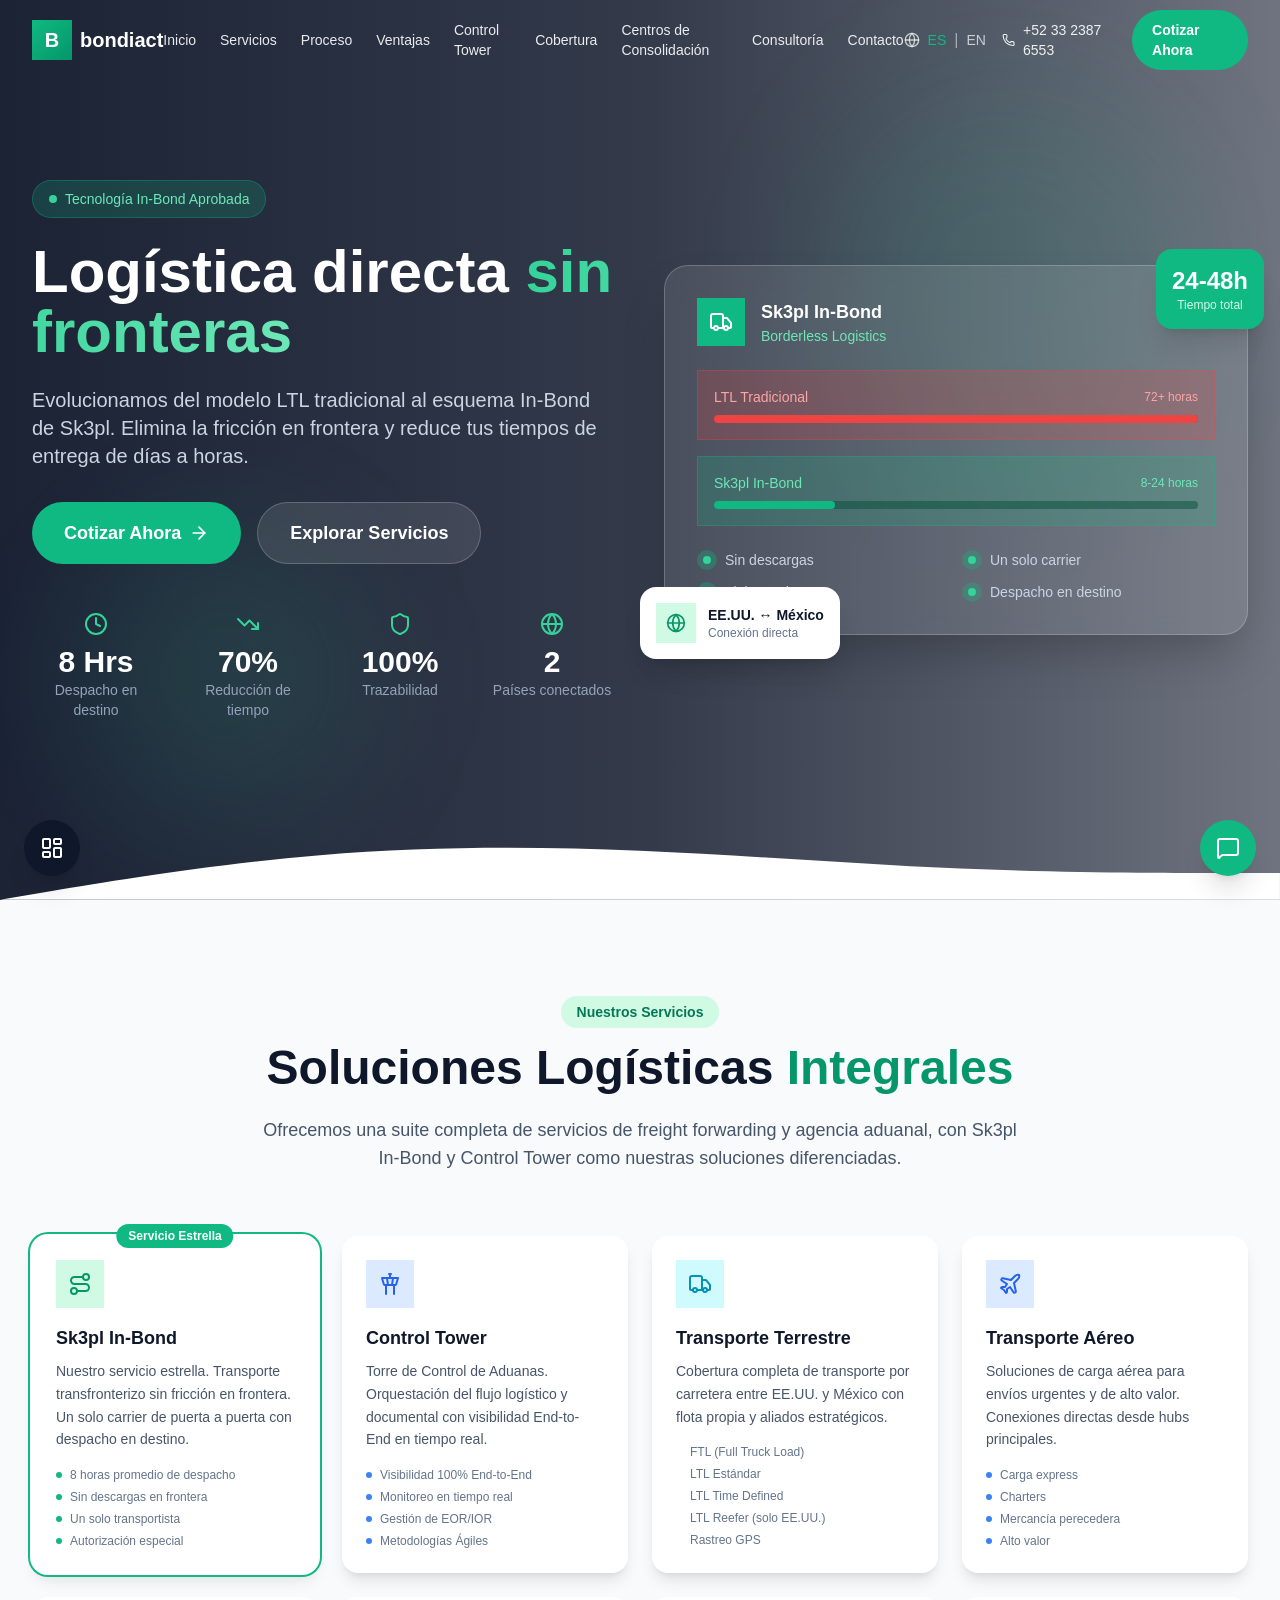
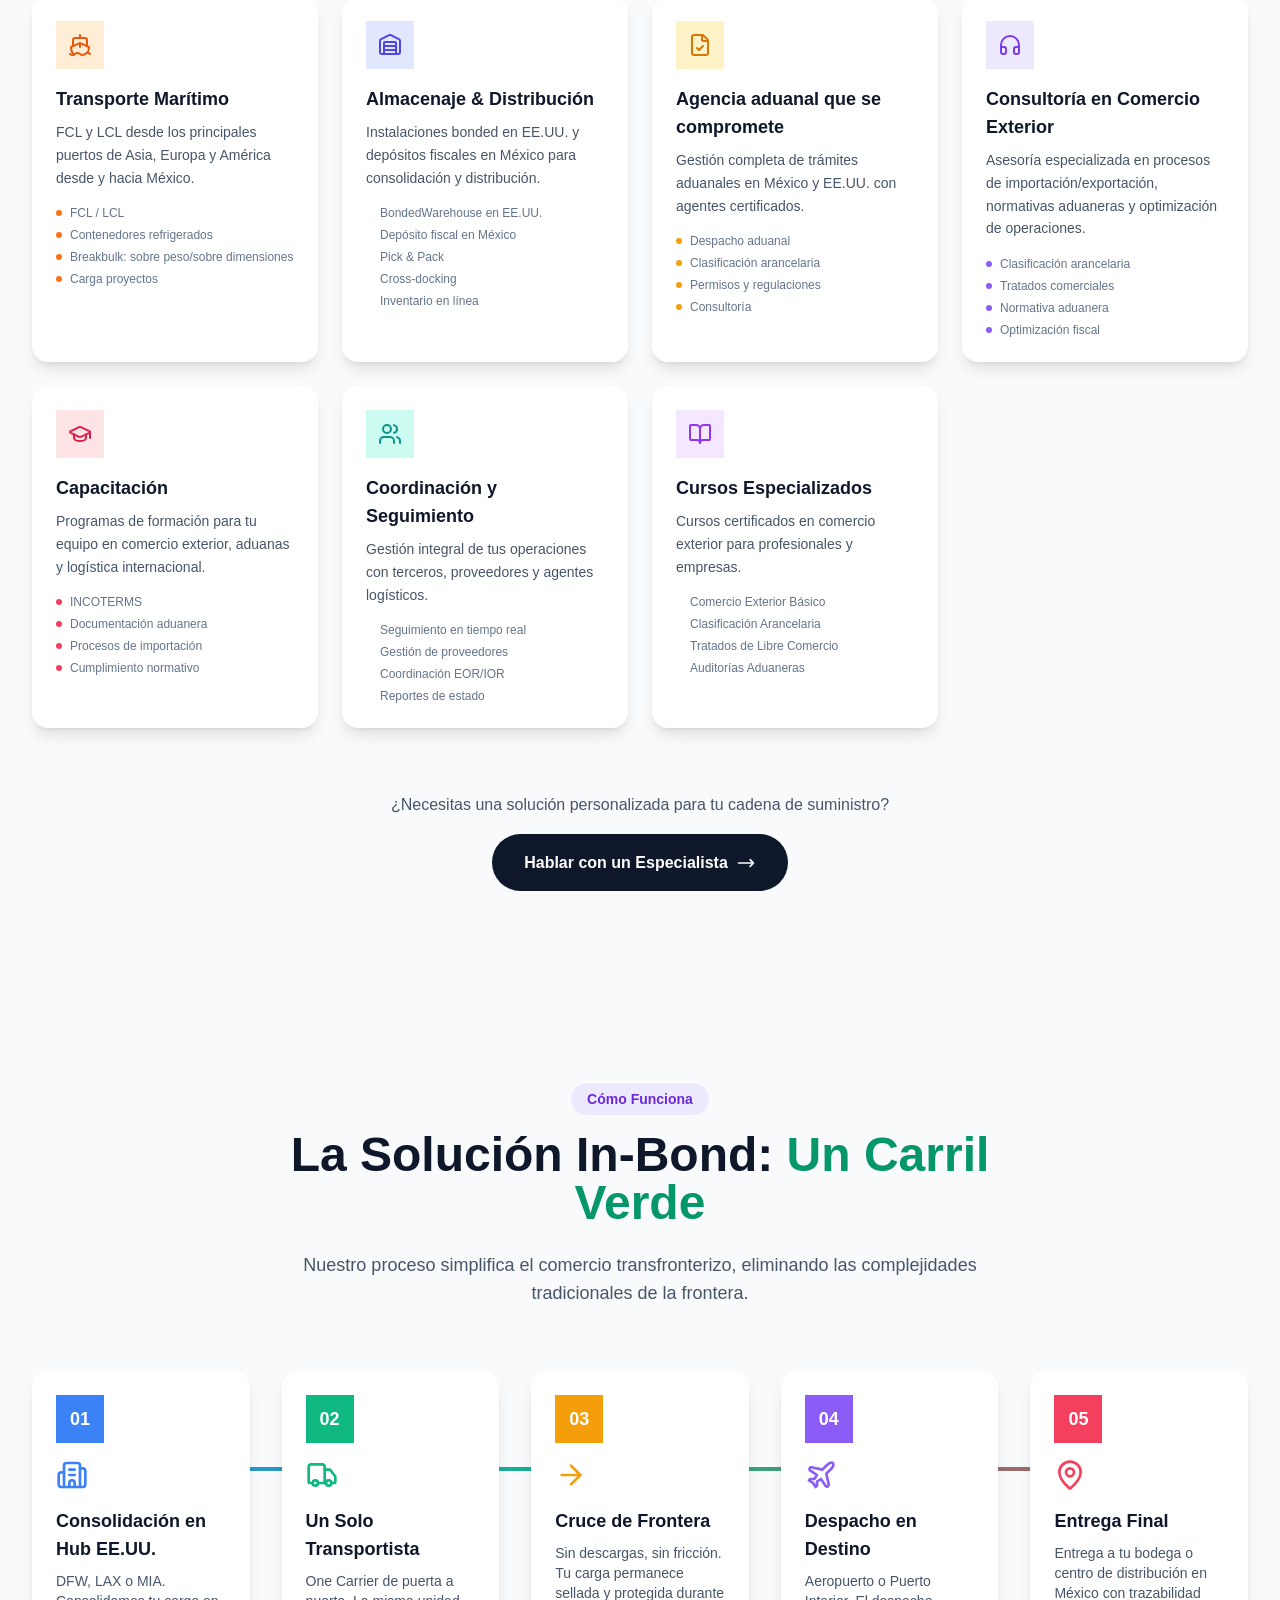
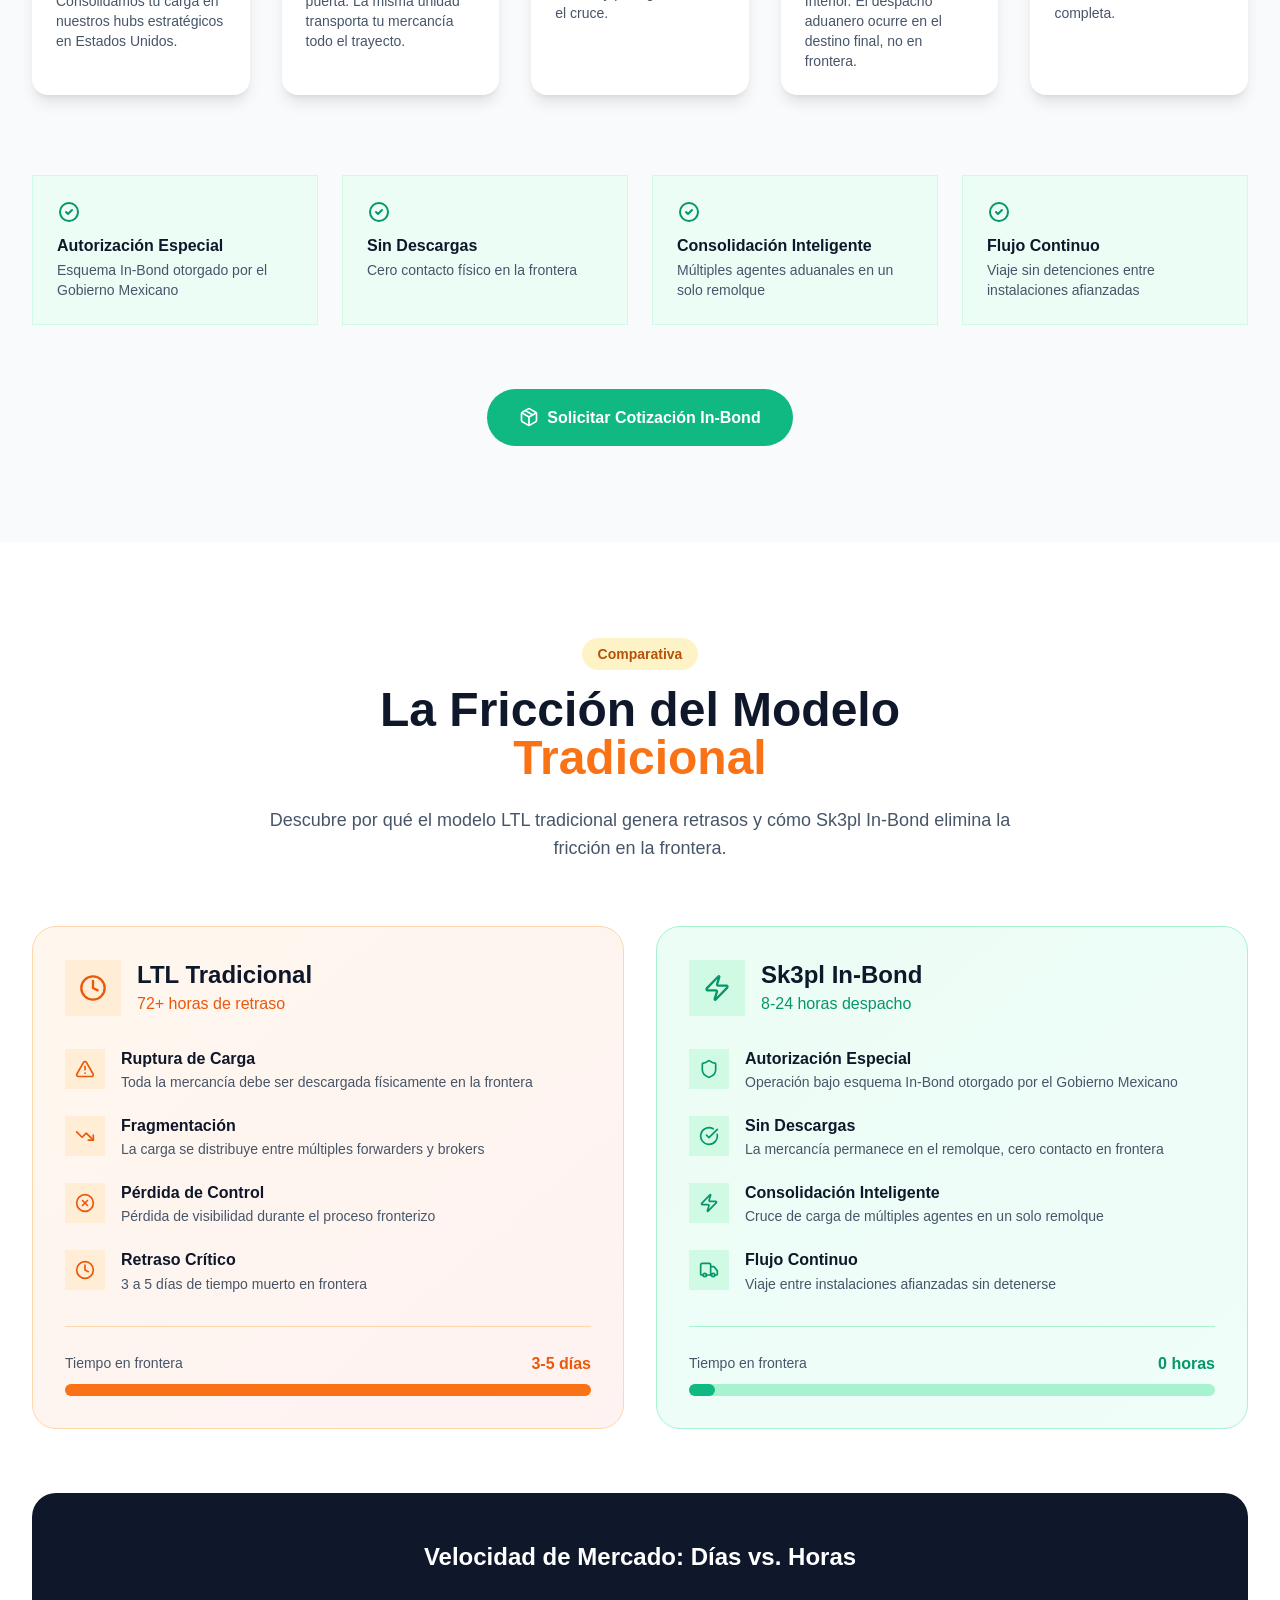
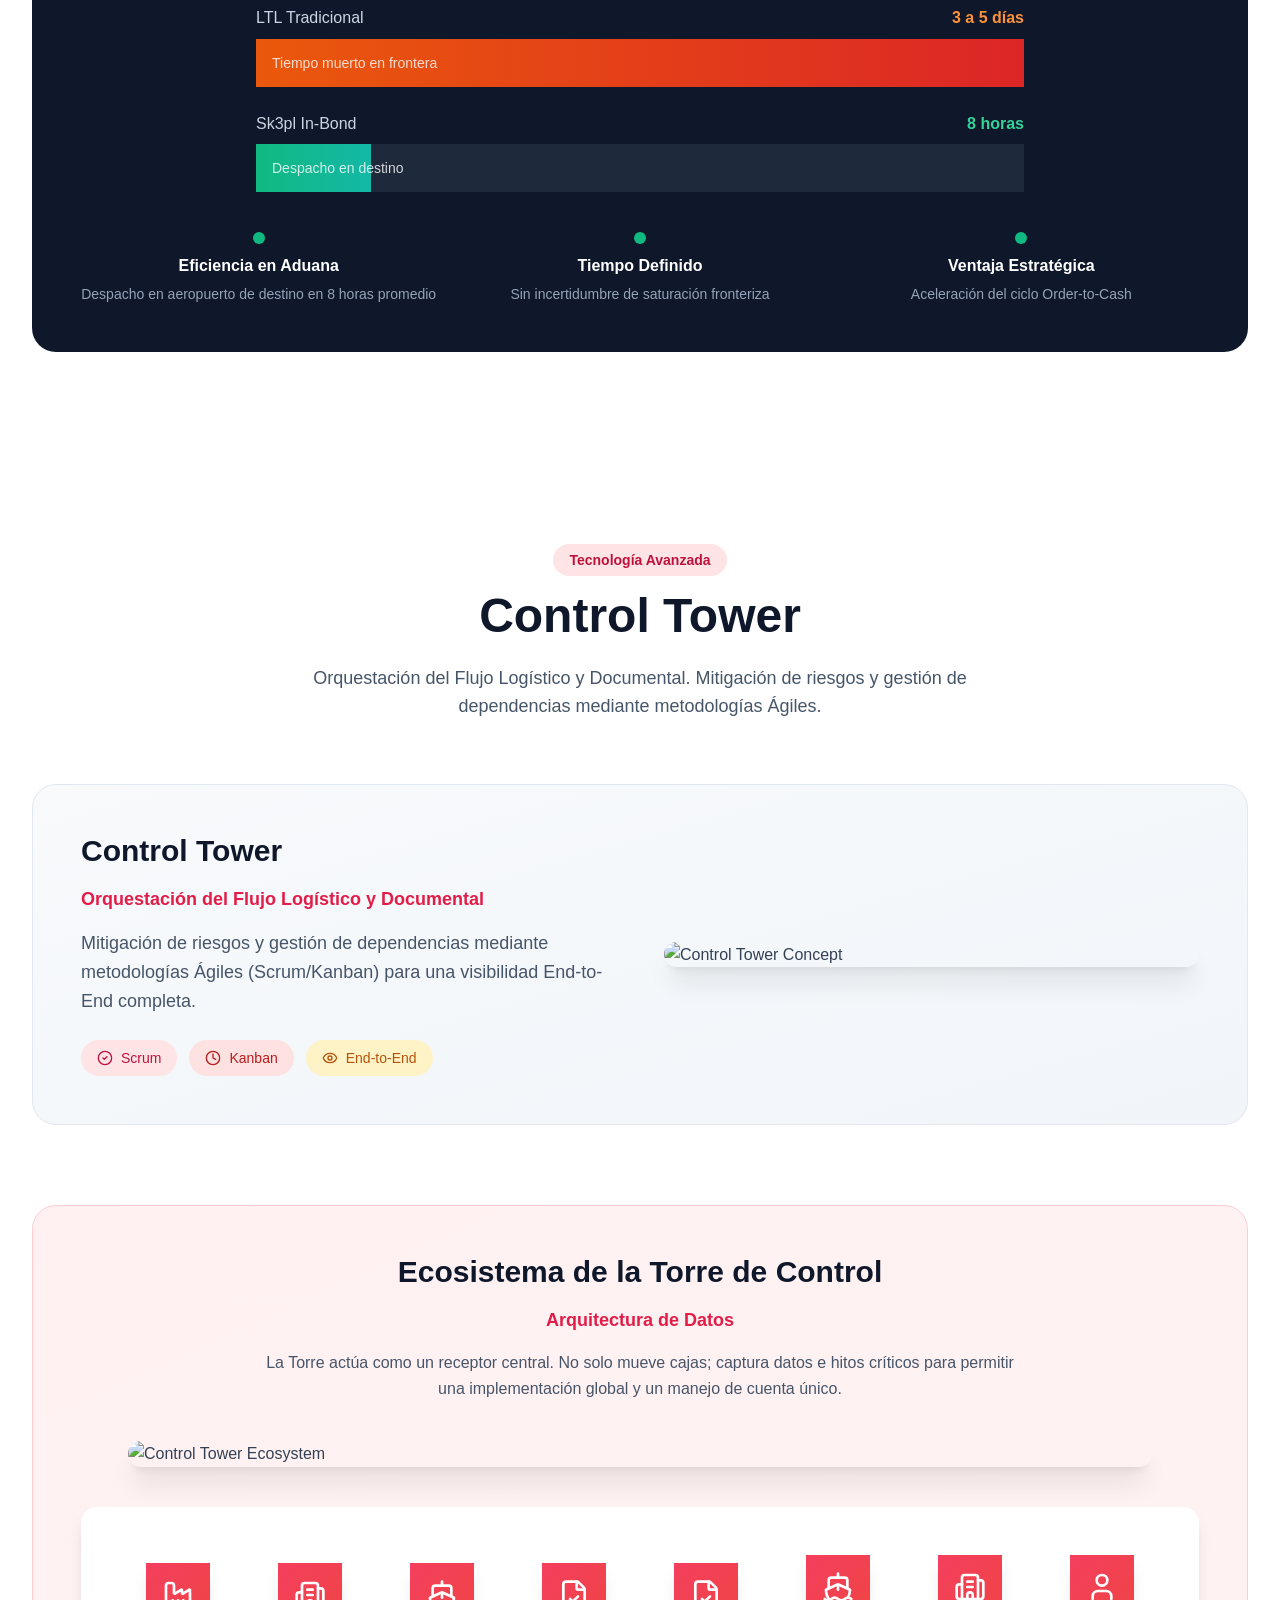
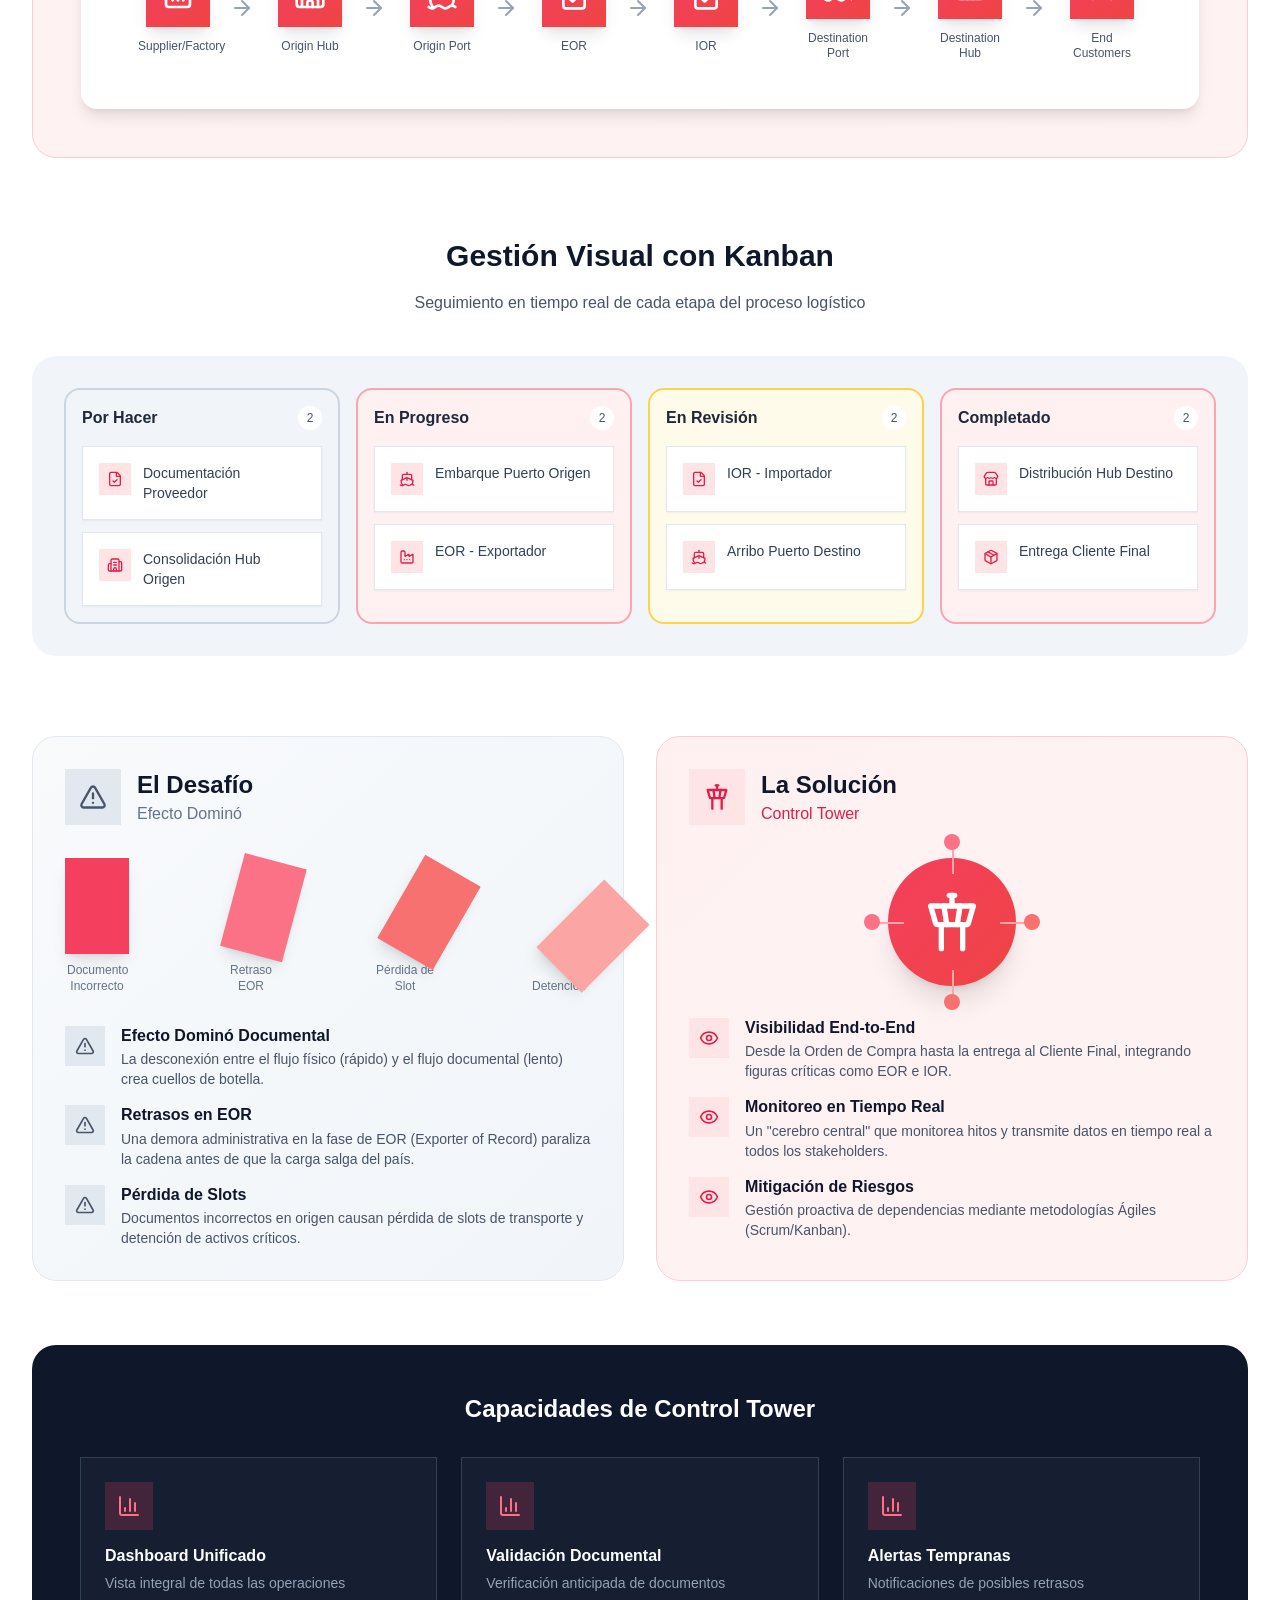
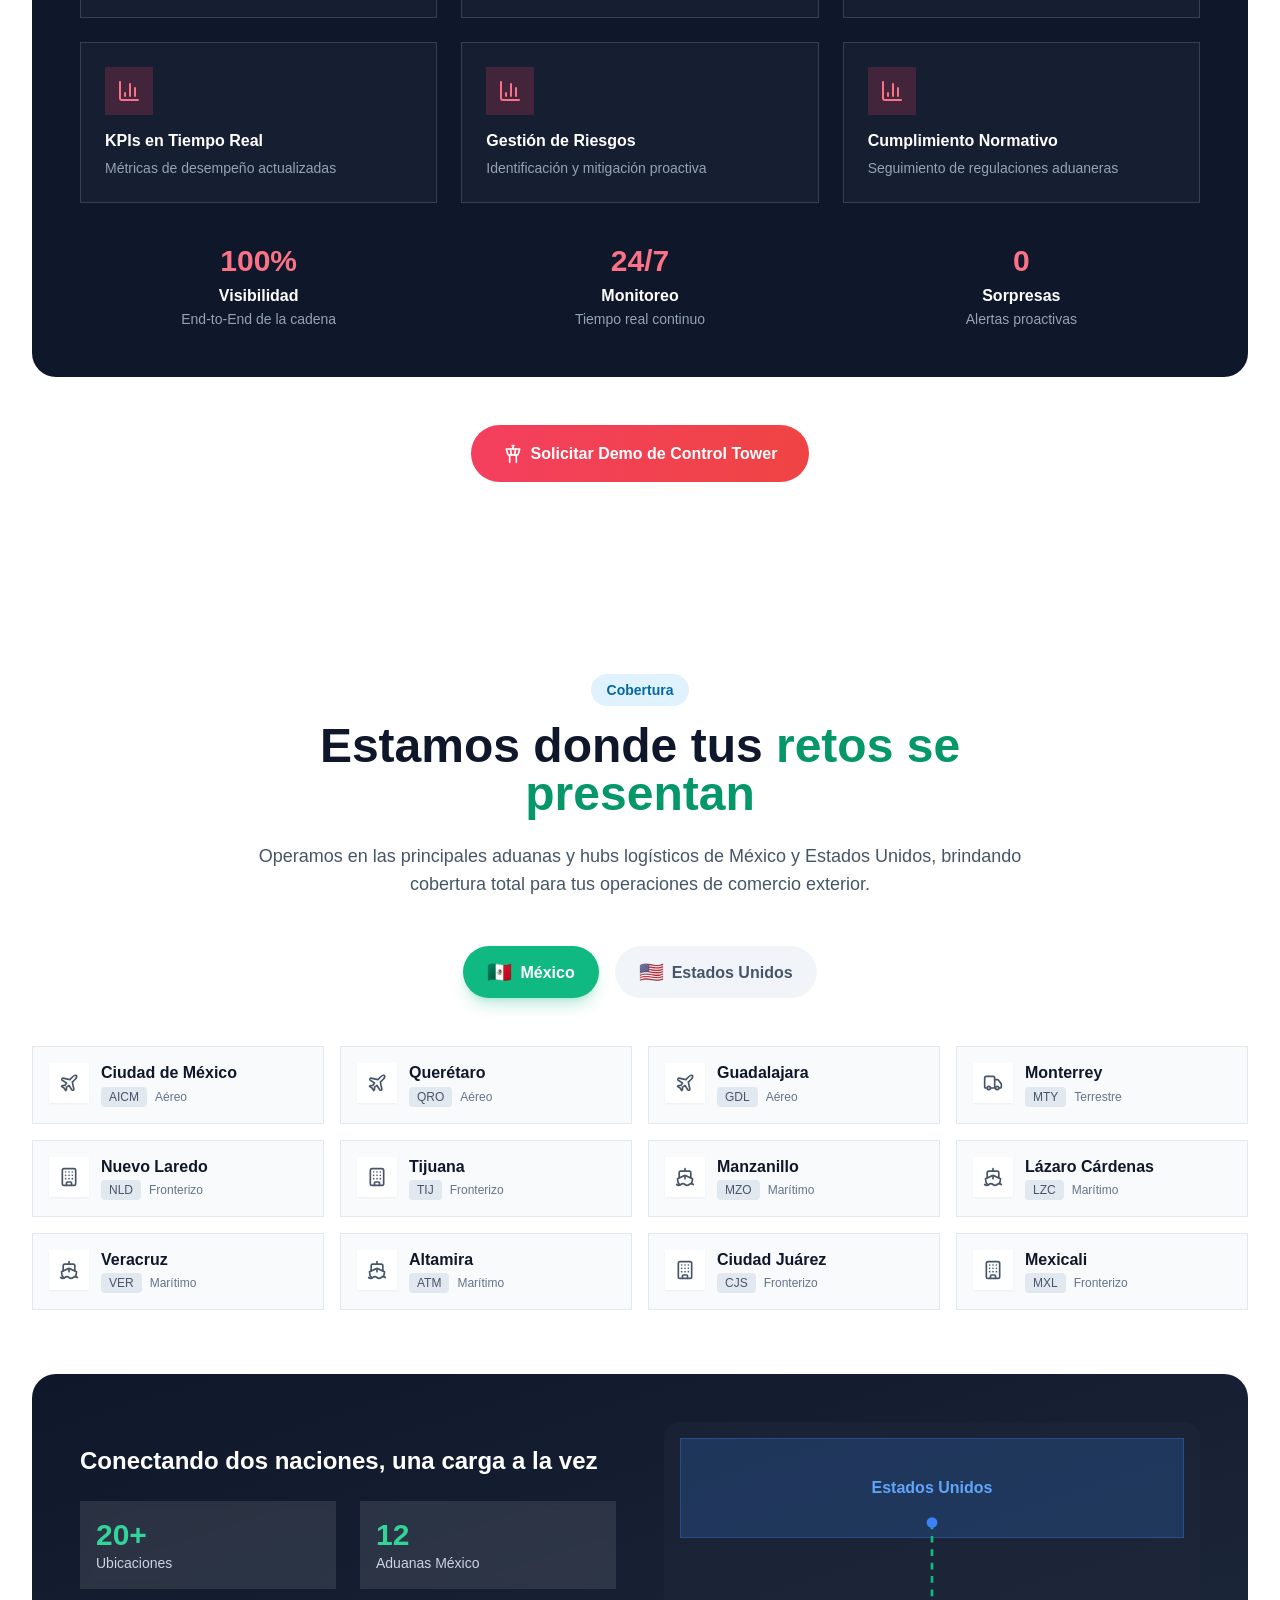
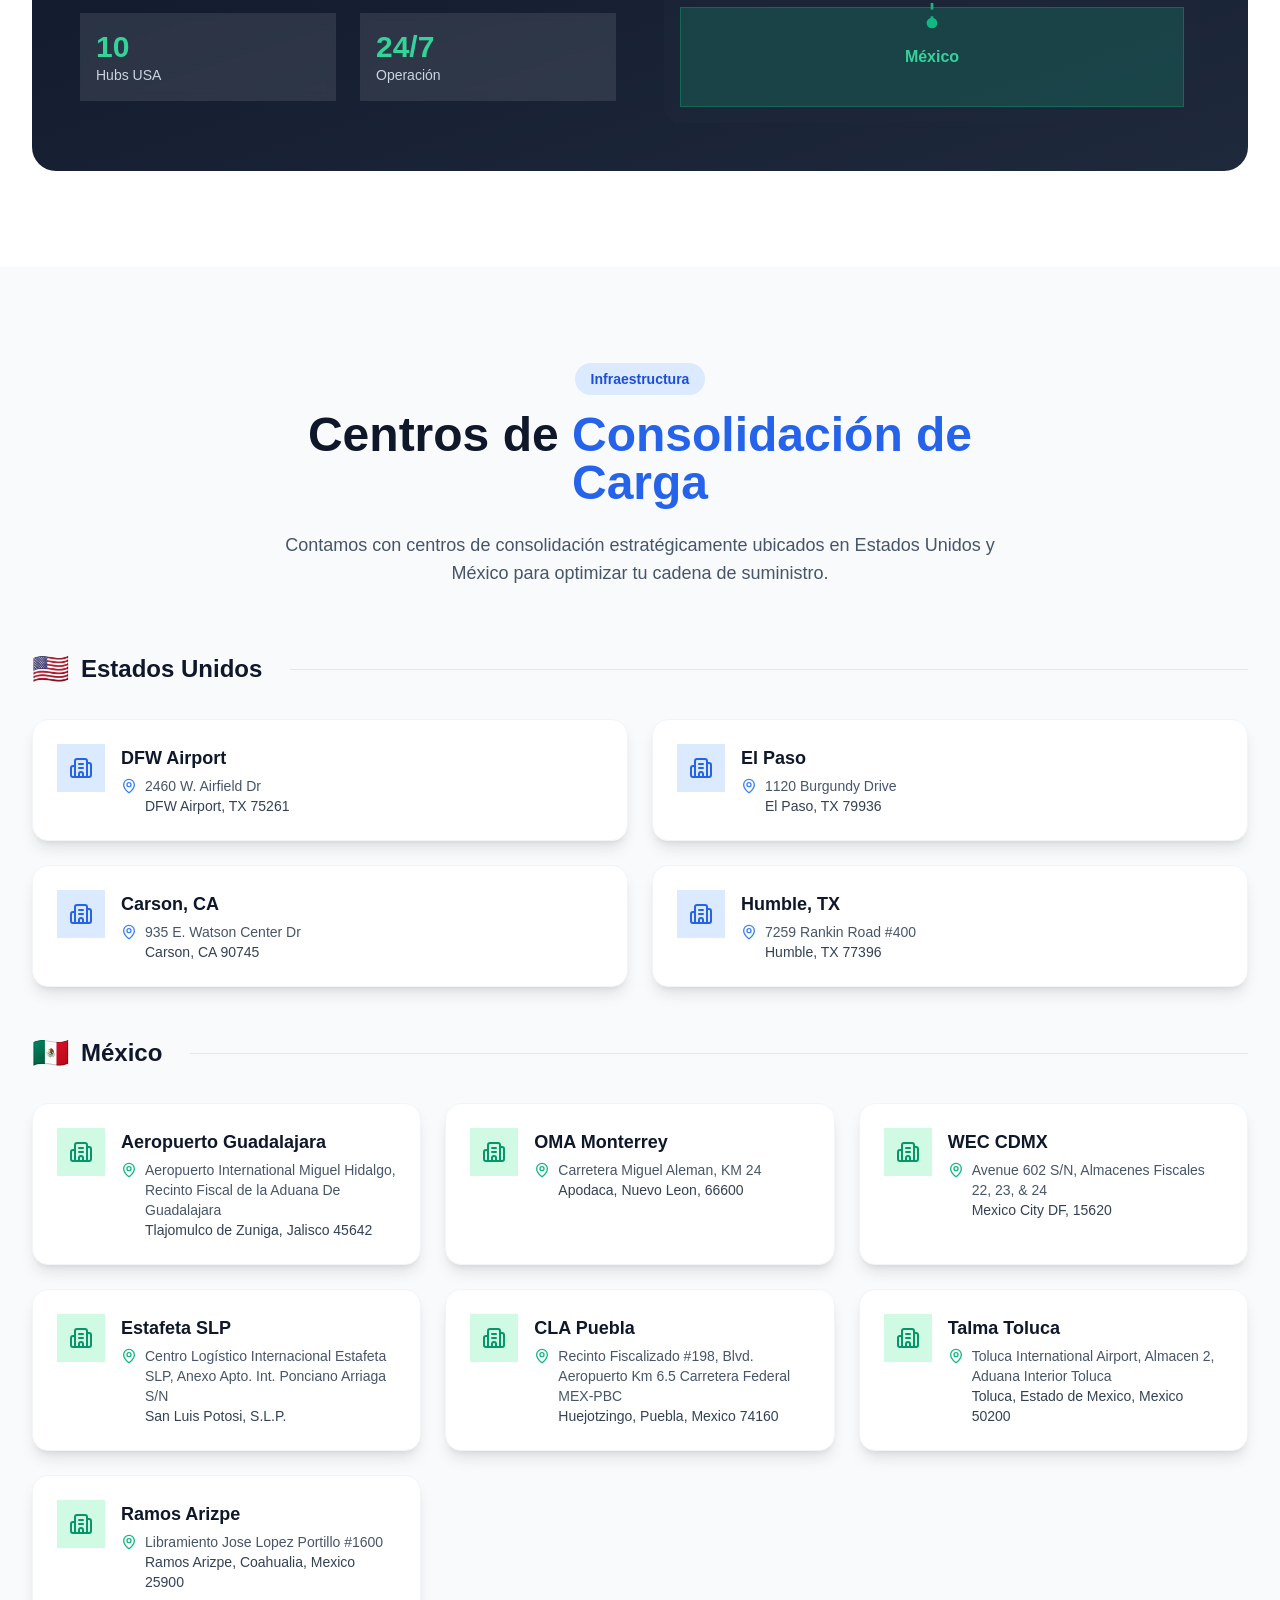
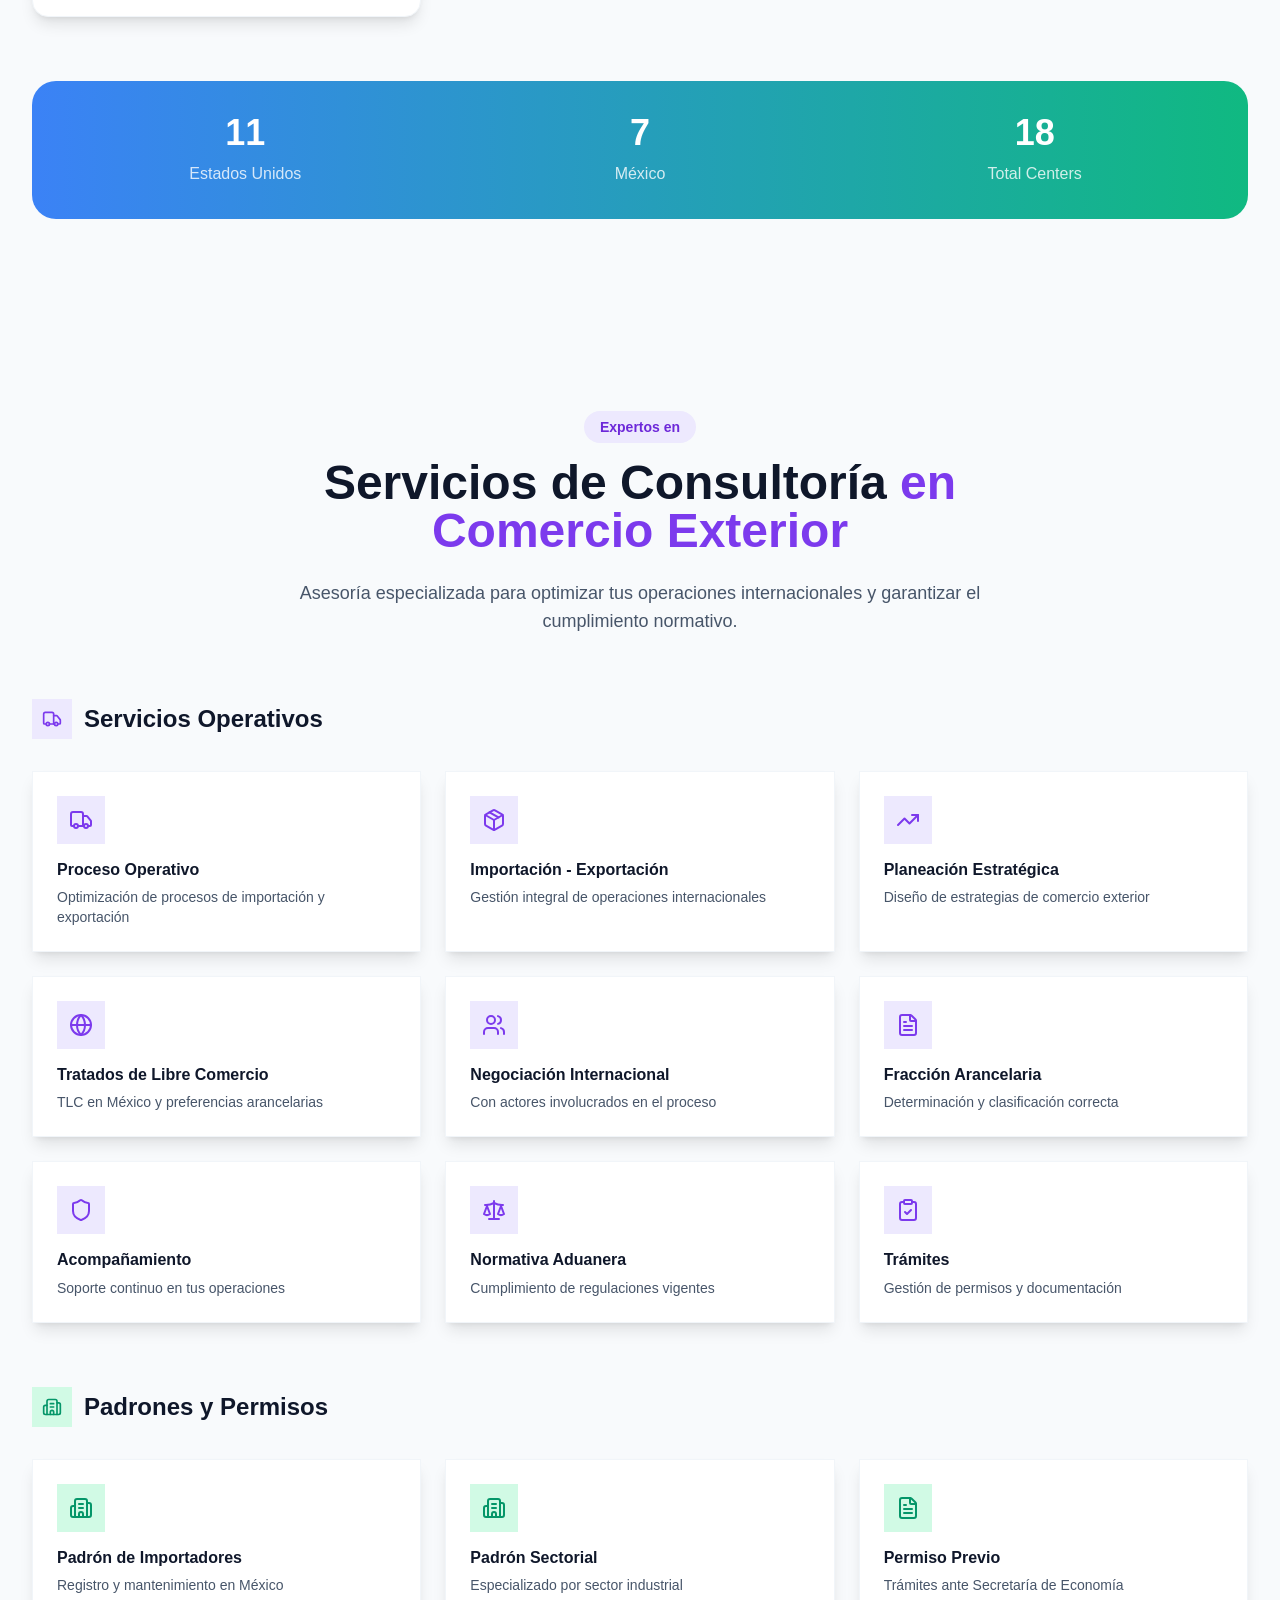
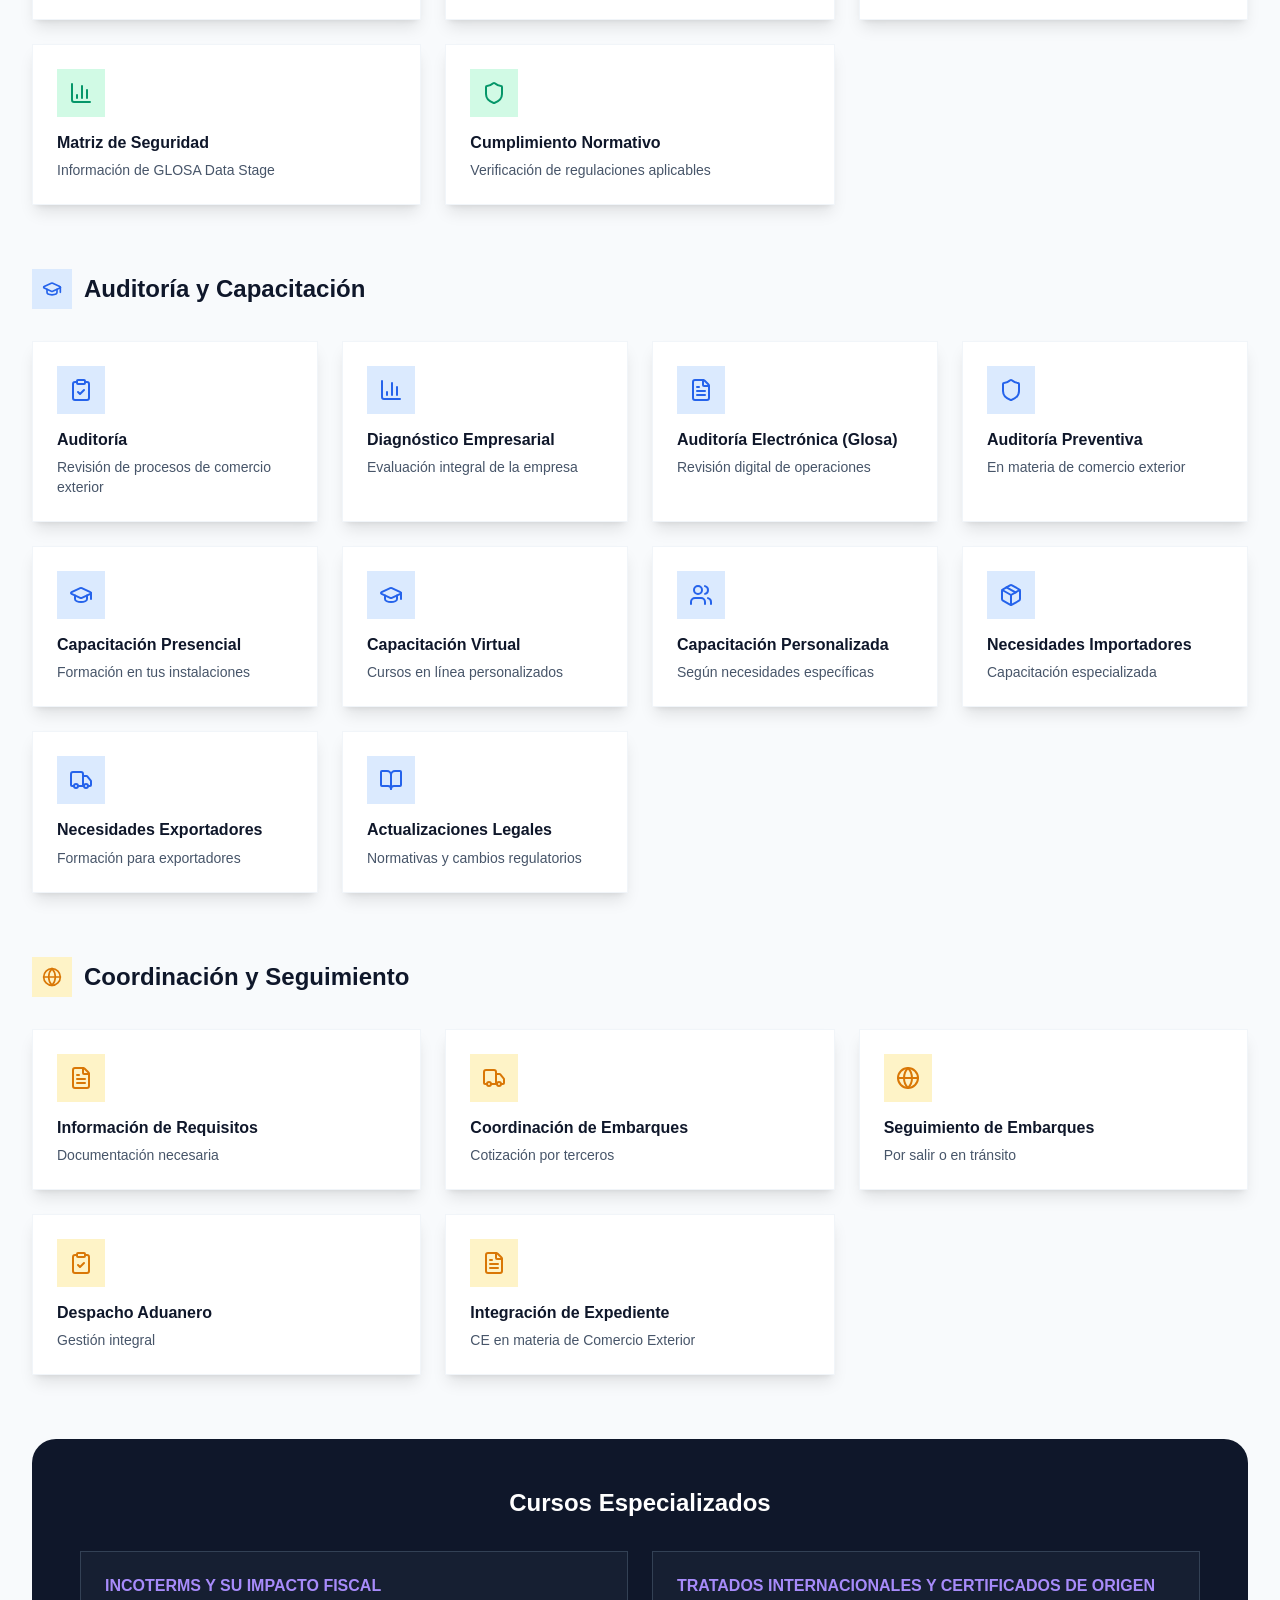
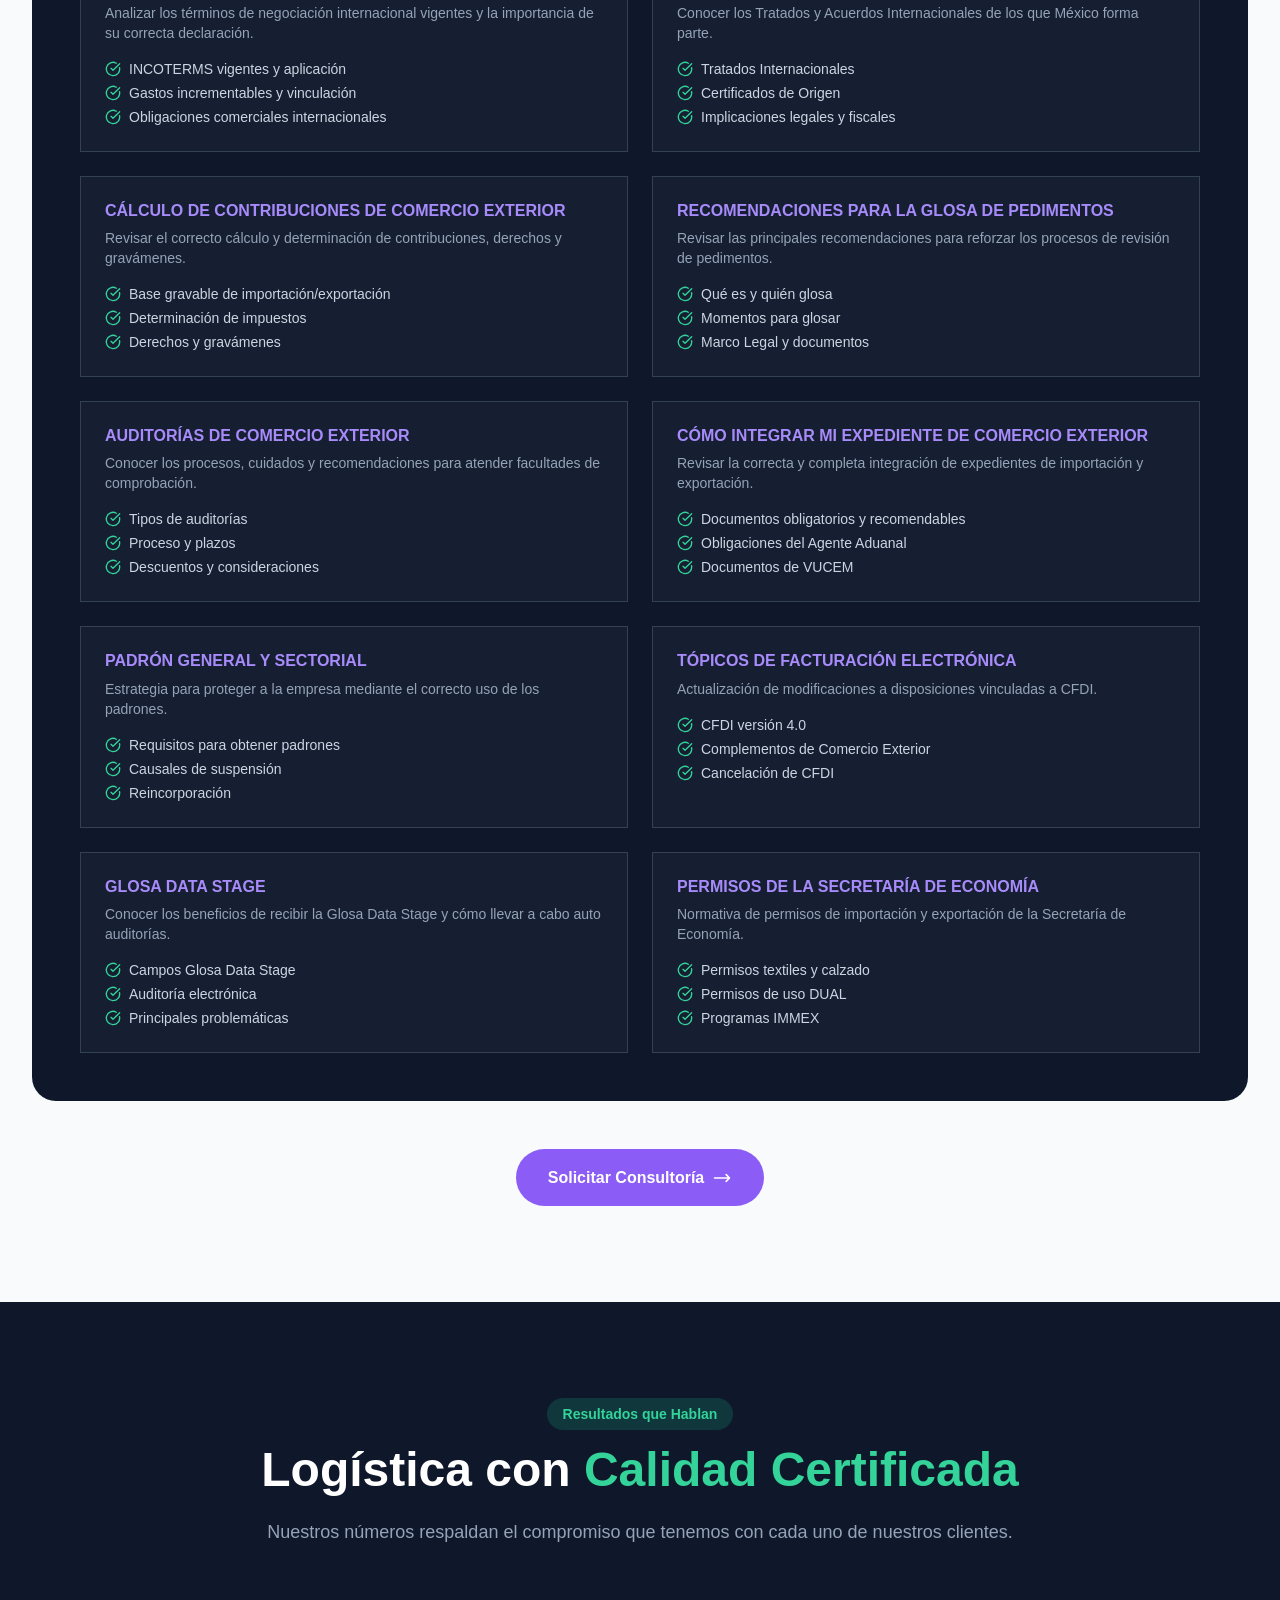
==== index.html @ b08fdb5d "Lanzamiento v1.0" ====
<!doctype html>
<html lang="es">
  <head>
    <meta charset="UTF-8" />
    <link rel="icon" type="image/svg+xml" href="/vite.svg" />
    <meta name="viewport" content="width=device-width, initial-scale=1.0" />
    <meta name="description" content="Bondiact - Logística Transfronteriza Sin Fronteras. Sk3pl In-Bond: De días a horas, de fricción a fluidez." />
    <meta name="keywords" content="logística, freight forwarding, agencia aduanal, In-Bond, Sk3pl, México, EE.UU., transporte, aduanas" />
    <meta name="author" content="Bondiact" />
    <meta name="robots" content="index, follow" />
    
    <!-- Security Headers - Protección contra ciberataques -->
    <!-- CSP: Previene XSS, clickjacking y ejecución de scripts maliciosos -->
    <meta http-equiv="Content-Security-Policy" content="
      default-src 'self'; 
      script-src 'self' 'unsafe-inline' https://www.googletagmanager.com https://www.google-analytics.com; 
      style-src 'self' 'unsafe-inline' https://fonts.googleapis.com; 
      font-src 'self' https://fonts.gstatic.com; 
      img-src 'self' data: https: blob:; 
      connect-src 'self' https://www.google-analytics.com https://*.ok.kimi.link https://wkf.ms; 
      frame-src 'self' https://wa.me; 
      frame-ancestors 'none'; 
      base-uri 'self'; 
      form-action 'self';
    " />
    
    <!-- Previene MIME sniffing -->
    <meta http-equiv="X-Content-Type-Options" content="nosniff" />
    
    <!-- Protección contra clickjacking -->
    <meta http-equiv="X-Frame-Options" content="DENY" />
    
    <!-- Protección XSS del navegador -->
    <meta http-equiv="X-XSS-Protection" content="1; mode=block" />
    
    <!-- Control de referrer - Limita información enviada a sitios externos -->
    <meta name="referrer" content="strict-origin-when-cross-origin" />
    
    <!-- Permissions Policy - Restringe acceso a APIs del navegador -->
    <meta http-equiv="Permissions-Policy" content="
      camera=(), 
      microphone=(), 
      geolocation=(self), 
      payment=(), 
      usb=(), 
      magnetometer=(), 
      gyroscope=(), 
      speaker=(), 
      vibrate=()
    " />
    
    <!-- HSTS - Fuerza conexiones HTTPS (solo en producción con HTTPS) -->
    <meta http-equiv="Strict-Transport-Security" content="max-age=31536000; includeSubDomains; preload" />
    
    <!-- Cache control - Previene cacheo de información sensible -->
    <meta http-equiv="Cache-Control" content="no-cache, no-store, must-revalidate" />
    <meta http-equiv="Pragma" content="no-cache" />
    <meta http-equiv="Expires" content="0" />
    
    <!-- Google Analytics 4 -->
    <script async src="https://www.googletagmanager.com/gtag/js?id=G-XXXXXXXXXX"></script>
    <script>
      window.dataLayer = window.dataLayer || [];
      function gtag(){dataLayer.push(arguments);}
      gtag('js', new Date());
      gtag('config', 'G-XXXXXXXXXX');
    </script>
    
    <title>Bondiact - Logística Transfronteriza Sin Fronteras</title>
    <script type="module" crossorigin src="/assets/index-DWK9QQ0p.js"></script>
    <link rel="stylesheet" crossorigin href="/assets/index-D4kapMqW.css">
  </head>
  <body>
    <div id="root"></div>
  </body>
</html>
---- assets/index-D4kapMqW.css ----
*,:before,:after{--tw-border-spacing-x: 0;--tw-border-spacing-y: 0;--tw-translate-x: 0;--tw-translate-y: 0;--tw-rotate: 0;--tw-skew-x: 0;--tw-skew-y: 0;--tw-scale-x: 1;--tw-scale-y: 1;--tw-pan-x: ;--tw-pan-y: ;--tw-pinch-zoom: ;--tw-scroll-snap-strictness: proximity;--tw-gradient-from-position: ;--tw-gradient-via-position: ;--tw-gradient-to-position: ;--tw-ordinal: ;--tw-slashed-zero: ;--tw-numeric-figure: ;--tw-numeric-spacing: ;--tw-numeric-fraction: ;--tw-ring-inset: ;--tw-ring-offset-width: 0px;--tw-ring-offset-color: #fff;--tw-ring-color: rgb(59 130 246 / .5);--tw-ring-offset-shadow: 0 0 #0000;--tw-ring-shadow: 0 0 #0000;--tw-shadow: 0 0 #0000;--tw-shadow-colored: 0 0 #0000;--tw-blur: ;--tw-brightness: ;--tw-contrast: ;--tw-grayscale: ;--tw-hue-rotate: ;--tw-invert: ;--tw-saturate: ;--tw-sepia: ;--tw-drop-shadow: ;--tw-backdrop-blur: ;--tw-backdrop-brightness: ;--tw-backdrop-contrast: ;--tw-backdrop-grayscale: ;--tw-backdrop-hue-rotate: ;--tw-backdrop-invert: ;--tw-backdrop-opacity: ;--tw-backdrop-saturate: ;--tw-backdrop-sepia: ;--tw-contain-size: ;--tw-contain-layout: ;--tw-contain-paint: ;--tw-contain-style: }::backdrop{--tw-border-spacing-x: 0;--tw-border-spacing-y: 0;--tw-translate-x: 0;--tw-translate-y: 0;--tw-rotate: 0;--tw-skew-x: 0;--tw-skew-y: 0;--tw-scale-x: 1;--tw-scale-y: 1;--tw-pan-x: ;--tw-pan-y: ;--tw-pinch-zoom: ;--tw-scroll-snap-strictness: proximity;--tw-gradient-from-position: ;--tw-gradient-via-position: ;--tw-gradient-to-position: ;--tw-ordinal: ;--tw-slashed-zero: ;--tw-numeric-figure: ;--tw-numeric-spacing: ;--tw-numeric-fraction: ;--tw-ring-inset: ;--tw-ring-offset-width: 0px;--tw-ring-offset-color: #fff;--tw-ring-color: rgb(59 130 246 / .5);--tw-ring-offset-shadow: 0 0 #0000;--tw-ring-shadow: 0 0 #0000;--tw-shadow: 0 0 #0000;--tw-shadow-colored: 0 0 #0000;--tw-blur: ;--tw-brightness: ;--tw-contrast: ;--tw-grayscale: ;--tw-hue-rotate: ;--tw-invert: ;--tw-saturate: ;--tw-sepia: ;--tw-drop-shadow: ;--tw-backdrop-blur: ;--tw-backdrop-brightness: ;--tw-backdrop-contrast: ;--tw-backdrop-grayscale: ;--tw-backdrop-hue-rotate: ;--tw-backdrop-invert: ;--tw-backdrop-opacity: ;--tw-backdrop-saturate: ;--tw-backdrop-sepia: ;--tw-contain-size: ;--tw-contain-layout: ;--tw-contain-paint: ;--tw-contain-style: }*,:before,:after{box-sizing:border-box;border-width:0;border-style:solid;border-color:#e5e7eb}:before,:after{--tw-content: ""}html,:host{line-height:1.5;-webkit-text-size-adjust:100%;-moz-tab-size:4;-o-tab-size:4;tab-size:4;font-family:ui-sans-serif,system-ui,sans-serif,"Apple Color Emoji","Segoe UI Emoji",Segoe UI Symbol,"Noto Color Emoji";font-feature-settings:normal;font-variation-settings:normal;-webkit-tap-highlight-color:transparent}body{margin:0;line-height:inherit}hr{height:0;color:inherit;border-top-width:1px}abbr:where([title]){-webkit-text-decoration:underline dotted;text-decoration:underline dotted}h1,h2,h3,h4,h5,h6{font-size:inherit;font-weight:inherit}a{color:inherit;text-decoration:inherit}b,strong{font-weight:bolder}code,kbd,samp,pre{font-family:ui-monospace,SFMono-Regular,Menlo,Monaco,Consolas,Liberation Mono,Courier New,monospace;font-feature-settings:normal;font-variation-settings:normal;font-size:1em}small{font-size:80%}sub,sup{font-size:75%;line-height:0;position:relative;vertical-align:baseline}sub{bottom:-.25em}sup{top:-.5em}table{text-indent:0;border-color:inherit;border-collapse:collapse}button,input,optgroup,select,textarea{font-family:inherit;font-feature-settings:inherit;font-variation-settings:inherit;font-size:100%;font-weight:inherit;line-height:inherit;letter-spacing:inherit;color:inherit;margin:0;padding:0}button,select{text-transform:none}button,input:where([type=button]),input:where([type=reset]),input:where([type=submit]){-webkit-appearance:button;background-color:transparent;background-image:none}:-moz-focusring{outline:auto}:-moz-ui-invalid{box-shadow:none}progress{vertical-align:baseline}::-webkit-inner-spin-button,::-webkit-outer-spin-button{height:auto}[type=search]{-webkit-appearance:textfield;outline-offset:-2px}::-webkit-search-decoration{-webkit-appearance:none}::-webkit-file-upload-button{-webkit-appearance:button;font:inherit}summary{display:list-item}blockquote,dl,dd,h1,h2,h3,h4,h5,h6,hr,figure,p,pre{margin:0}fieldset{margin:0;padding:0}legend{padding:0}ol,ul,menu{list-style:none;margin:0;padding:0}dialog{padding:0}textarea{resize:vertical}input::-moz-placeholder,textarea::-moz-placeholder{opacity:1;color:#9ca3af}input::placeholder,textarea::placeholder{opacity:1;color:#9ca3af}button,[role=button]{cursor:pointer}:disabled{cursor:default}img,svg,video,canvas,audio,iframe,embed,object{display:block;vertical-align:middle}img,video{max-width:100%;height:auto}[hidden]:where(:not([hidden=until-found])){display:none}.container{width:100%}@media(min-width:640px){.container{max-width:640px}}@media(min-width:768px){.container{max-width:768px}}@media(min-width:1024px){.container{max-width:1024px}}@media(min-width:1280px){.container{max-width:1280px}}@media(min-width:1536px){.container{max-width:1536px}}.sr-only{position:absolute;width:1px;height:1px;padding:0;margin:-1px;overflow:hidden;clip:rect(0,0,0,0);white-space:nowrap;border-width:0}.pointer-events-none{pointer-events:none}.visible{visibility:visible}.invisible{visibility:hidden}.fixed{position:fixed}.absolute{position:absolute}.relative{position:relative}.inset-0{inset:0}.inset-x-0{left:0;right:0}.inset-y-0{top:0;bottom:0}.-bottom-12{bottom:-3rem}.-bottom-4{bottom:-1rem}.-bottom-6{bottom:-1.5rem}.-left-12{left:-3rem}.-left-4{left:-1rem}.-left-6{left:-1.5rem}.-right-12{right:-3rem}.-right-4{right:-1rem}.-right-6{right:-1.5rem}.-top-12{top:-3rem}.-top-3{top:-.75rem}.-top-4{top:-1rem}.-top-6{top:-1.5rem}.bottom-0{bottom:0}.bottom-20{bottom:5rem}.bottom-24{bottom:6rem}.bottom-4{bottom:1rem}.bottom-6{bottom:1.5rem}.left-0{left:0}.left-1\/2{left:50%}.left-2{left:.5rem}.left-20{left:5rem}.left-3{left:.75rem}.left-4{left:1rem}.left-6{left:1.5rem}.left-\[50\%\]{left:50%}.right-0{right:0}.right-1{right:.25rem}.right-2{right:.5rem}.right-20{right:5rem}.right-3{right:.75rem}.right-4{right:1rem}.right-6{right:1.5rem}.top-0{top:0}.top-1\.5{top:.375rem}.top-1\/2{top:50%}.top-20{top:5rem}.top-24{top:6rem}.top-3\.5{top:.875rem}.top-4{top:1rem}.top-\[1px\]{top:1px}.top-\[50\%\]{top:50%}.top-\[60\%\]{top:60%}.top-full{top:100%}.isolate{isolation:isolate}.z-10{z-index:10}.z-20{z-index:20}.z-40{z-index:40}.z-50{z-index:50}.z-\[1\]{z-index:1}.order-first{order:-9999}.order-last{order:9999}.col-start-2{grid-column-start:2}.row-span-2{grid-row:span 2 / span 2}.row-start-1{grid-row-start:1}.\!m-0{margin:0!important}.-mx-1{margin-left:-.25rem;margin-right:-.25rem}.-my-2{margin-top:-.5rem;margin-bottom:-.5rem}.mx-2{margin-left:.5rem;margin-right:.5rem}.mx-3\.5{margin-left:.875rem;margin-right:.875rem}.mx-auto{margin-left:auto;margin-right:auto}.my-0{margin-top:0;margin-bottom:0}.my-0\.5{margin-top:.125rem;margin-bottom:.125rem}.my-1{margin-top:.25rem;margin-bottom:.25rem}.my-4{margin-top:1rem;margin-bottom:1rem}.-ml-4{margin-left:-1rem}.-mt-4{margin-top:-1rem}.mb-1{margin-bottom:.25rem}.mb-10{margin-bottom:2.5rem}.mb-12{margin-bottom:3rem}.mb-16{margin-bottom:4rem}.mb-2{margin-bottom:.5rem}.mb-20{margin-bottom:5rem}.mb-3{margin-bottom:.75rem}.mb-4{margin-bottom:1rem}.mb-6{margin-bottom:1.5rem}.mb-8{margin-bottom:2rem}.ml-1{margin-left:.25rem}.ml-4{margin-left:1rem}.ml-auto{margin-left:auto}.mr-1{margin-right:.25rem}.mt-0\.5{margin-top:.125rem}.mt-1{margin-top:.25rem}.mt-1\.5{margin-top:.375rem}.mt-10{margin-top:2.5rem}.mt-12{margin-top:3rem}.mt-16{margin-top:4rem}.mt-2{margin-top:.5rem}.mt-20{margin-top:5rem}.mt-3{margin-top:.75rem}.mt-4{margin-top:1rem}.mt-6{margin-top:1.5rem}.mt-8{margin-top:2rem}.mt-auto{margin-top:auto}.line-clamp-1{overflow:hidden;display:-webkit-box;-webkit-box-orient:vertical;-webkit-line-clamp:1}.line-clamp-2{overflow:hidden;display:-webkit-box;-webkit-box-orient:vertical;-webkit-line-clamp:2}.block{display:block}.inline-block{display:inline-block}.inline{display:inline}.flex{display:flex}.inline-flex{display:inline-flex}.table{display:table}.table-caption{display:table-caption}.table-cell{display:table-cell}.table-row{display:table-row}.grid{display:grid}.hidden{display:none}.aspect-square{aspect-ratio:1 / 1}.aspect-video{aspect-ratio:16 / 9}.size-10{width:2.5rem;height:2.5rem}.size-2{width:.5rem;height:.5rem}.size-2\.5{width:.625rem;height:.625rem}.size-3{width:.75rem;height:.75rem}.size-3\.5{width:.875rem;height:.875rem}.size-4{width:1rem;height:1rem}.size-6{width:1.5rem;height:1.5rem}.size-7{width:1.75rem;height:1.75rem}.size-8{width:2rem;height:2rem}.size-9{width:2.25rem;height:2.25rem}.size-auto{width:auto;height:auto}.size-full{width:100%;height:100%}.h-0\.5{height:.125rem}.h-1{height:.25rem}.h-1\.5{height:.375rem}.h-1\/3{height:33.333333%}.h-10{height:2.5rem}.h-12{height:3rem}.h-14{height:3.5rem}.h-16{height:4rem}.h-2{height:.5rem}.h-2\.5{height:.625rem}.h-20{height:5rem}.h-3{height:.75rem}.h-32{height:8rem}.h-4{height:1rem}.h-5{height:1.25rem}.h-6{height:1.5rem}.h-7{height:1.75rem}.h-72{height:18rem}.h-8{height:2rem}.h-9{height:2.25rem}.h-96{height:24rem}.h-\[1\.15rem\]{height:1.15rem}.h-\[calc\(100\%-1px\)\]{height:calc(100% - 1px)}.h-\[var\(--radix-navigation-menu-viewport-height\)\]{height:var(--radix-navigation-menu-viewport-height)}.h-\[var\(--radix-select-trigger-height\)\]{height:var(--radix-select-trigger-height)}.h-auto{height:auto}.h-full{height:100%}.h-px{height:1px}.h-svh{height:100svh}.max-h-32{max-height:8rem}.max-h-\[300px\]{max-height:300px}.max-h-\[600px\]{max-height:600px}.min-h-0{min-height:0px}.min-h-16{min-height:4rem}.min-h-4{min-height:1rem}.min-h-screen{min-height:100vh}.min-h-svh{min-height:100svh}.w-0{width:0px}.w-0\.5{width:.125rem}.w-1{width:.25rem}.w-1\.5{width:.375rem}.w-10{width:2.5rem}.w-12{width:3rem}.w-14{width:3.5rem}.w-16{width:4rem}.w-2{width:.5rem}.w-2\.5{width:.625rem}.w-20{width:5rem}.w-24{width:6rem}.w-3{width:.75rem}.w-3\/4{width:75%}.w-32{width:8rem}.w-4{width:1rem}.w-5{width:1.25rem}.w-6{width:1.5rem}.w-64{width:16rem}.w-7{width:1.75rem}.w-72{width:18rem}.w-8{width:2rem}.w-80{width:20rem}.w-9{width:2.25rem}.w-96{width:24rem}.w-\[100px\]{width:100px}.w-\[15\%\]{width:15%}.w-auto{width:auto}.w-fit{width:-moz-fit-content;width:fit-content}.w-full{width:100%}.w-max{width:-moz-max-content;width:max-content}.w-px{width:1px}.min-w-0{min-width:0px}.min-w-10{min-width:2.5rem}.min-w-5{min-width:1.25rem}.min-w-8{min-width:2rem}.min-w-9{min-width:2.25rem}.min-w-\[12rem\]{min-width:12rem}.min-w-\[800px\]{min-width:800px}.min-w-\[8rem\]{min-width:8rem}.min-w-\[var\(--radix-select-trigger-width\)\]{min-width:var(--radix-select-trigger-width)}.min-w-max{min-width:-moz-max-content;min-width:max-content}.max-w-3xl{max-width:48rem}.max-w-5xl{max-width:64rem}.max-w-\[60px\]{max-width:60px}.max-w-\[75\%\]{max-width:75%}.max-w-\[calc\(100\%-2rem\)\]{max-width:calc(100% - 2rem)}.max-w-\[calc\(100vw-3rem\)\]{max-width:calc(100vw - 3rem)}.max-w-max{max-width:-moz-max-content;max-width:max-content}.max-w-sm{max-width:24rem}.max-w-xl{max-width:36rem}.flex-1{flex:1 1 0%}.flex-shrink-0,.shrink-0{flex-shrink:0}.grow{flex-grow:1}.grow-0{flex-grow:0}.basis-full{flex-basis:100%}.caption-bottom{caption-side:bottom}.border-collapse{border-collapse:collapse}.-translate-x-1\/2{--tw-translate-x: -50%;transform:translate(var(--tw-translate-x),var(--tw-translate-y)) rotate(var(--tw-rotate)) skew(var(--tw-skew-x)) skewY(var(--tw-skew-y)) scaleX(var(--tw-scale-x)) scaleY(var(--tw-scale-y))}.-translate-x-px{--tw-translate-x: -1px;transform:translate(var(--tw-translate-x),var(--tw-translate-y)) rotate(var(--tw-rotate)) skew(var(--tw-skew-x)) skewY(var(--tw-skew-y)) scaleX(var(--tw-scale-x)) scaleY(var(--tw-scale-y))}.-translate-y-1\/2{--tw-translate-y: -50%;transform:translate(var(--tw-translate-x),var(--tw-translate-y)) rotate(var(--tw-rotate)) skew(var(--tw-skew-x)) skewY(var(--tw-skew-y)) scaleX(var(--tw-scale-x)) scaleY(var(--tw-scale-y))}.translate-x-\[-50\%\]{--tw-translate-x: -50%;transform:translate(var(--tw-translate-x),var(--tw-translate-y)) rotate(var(--tw-rotate)) skew(var(--tw-skew-x)) skewY(var(--tw-skew-y)) scaleX(var(--tw-scale-x)) scaleY(var(--tw-scale-y))}.translate-x-px{--tw-translate-x: 1px;transform:translate(var(--tw-translate-x),var(--tw-translate-y)) rotate(var(--tw-rotate)) skew(var(--tw-skew-x)) skewY(var(--tw-skew-y)) scaleX(var(--tw-scale-x)) scaleY(var(--tw-scale-y))}.translate-y-0\.5{--tw-translate-y: .125rem;transform:translate(var(--tw-translate-x),var(--tw-translate-y)) rotate(var(--tw-rotate)) skew(var(--tw-skew-x)) skewY(var(--tw-skew-y)) scaleX(var(--tw-scale-x)) scaleY(var(--tw-scale-y))}.translate-y-\[-50\%\]{--tw-translate-y: -50%;transform:translate(var(--tw-translate-x),var(--tw-translate-y)) rotate(var(--tw-rotate)) skew(var(--tw-skew-x)) skewY(var(--tw-skew-y)) scaleX(var(--tw-scale-x)) scaleY(var(--tw-scale-y))}.translate-y-\[calc\(-50\%_-_2px\)\]{--tw-translate-y: calc(-50% - 2px) ;transform:translate(var(--tw-translate-x),var(--tw-translate-y)) rotate(var(--tw-rotate)) skew(var(--tw-skew-x)) skewY(var(--tw-skew-y)) scaleX(var(--tw-scale-x)) scaleY(var(--tw-scale-y))}.rotate-45{--tw-rotate: 45deg;transform:translate(var(--tw-translate-x),var(--tw-translate-y)) rotate(var(--tw-rotate)) skew(var(--tw-skew-x)) skewY(var(--tw-skew-y)) scaleX(var(--tw-scale-x)) scaleY(var(--tw-scale-y))}.rotate-90{--tw-rotate: 90deg;transform:translate(var(--tw-translate-x),var(--tw-translate-y)) rotate(var(--tw-rotate)) skew(var(--tw-skew-x)) skewY(var(--tw-skew-y)) scaleX(var(--tw-scale-x)) scaleY(var(--tw-scale-y))}.transform{transform:translate(var(--tw-translate-x),var(--tw-translate-y)) rotate(var(--tw-rotate)) skew(var(--tw-skew-x)) skewY(var(--tw-skew-y)) scaleX(var(--tw-scale-x)) scaleY(var(--tw-scale-y))}@keyframes caret-blink{0%,70%,to{opacity:1}20%,50%{opacity:0}}.animate-caret-blink{animation:caret-blink 1.25s ease-out infinite}@keyframes pulse{50%{opacity:.5}}.animate-pulse{animation:pulse 2s cubic-bezier(.4,0,.6,1) infinite}@keyframes spin{to{transform:rotate(360deg)}}.animate-spin{animation:spin 1s linear infinite}.cursor-default{cursor:default}.cursor-pointer{cursor:pointer}.cursor-text{cursor:text}.touch-none{touch-action:none}.select-none{-webkit-user-select:none;-moz-user-select:none;user-select:none}.resize-none{resize:none}.scroll-my-1{scroll-margin-top:.25rem;scroll-margin-bottom:.25rem}.scroll-py-1{scroll-padding-top:.25rem;scroll-padding-bottom:.25rem}.list-disc{list-style-type:disc}.list-none{list-style-type:none}.appearance-none{-webkit-appearance:none;-moz-appearance:none;appearance:none}.auto-rows-min{grid-auto-rows:min-content}.grid-cols-2{grid-template-columns:repeat(2,minmax(0,1fr))}.grid-cols-3{grid-template-columns:repeat(3,minmax(0,1fr))}.grid-cols-4{grid-template-columns:repeat(4,minmax(0,1fr))}.grid-cols-\[0_1fr\]{grid-template-columns:0 1fr}.grid-rows-\[auto_auto\]{grid-template-rows:auto auto}.flex-row{flex-direction:row}.flex-row-reverse{flex-direction:row-reverse}.flex-col{flex-direction:column}.flex-col-reverse{flex-direction:column-reverse}.flex-wrap{flex-wrap:wrap}.place-content-center{place-content:center}.items-start{align-items:flex-start}.items-end{align-items:flex-end}.items-center{align-items:center}.items-stretch{align-items:stretch}.justify-start{justify-content:flex-start}.justify-center{justify-content:center}.justify-between{justify-content:space-between}.justify-items-start{justify-items:start}.gap-0\.5{gap:.125rem}.gap-1{gap:.25rem}.gap-1\.5{gap:.375rem}.gap-12{gap:3rem}.gap-2{gap:.5rem}.gap-2\.5{gap:.625rem}.gap-3{gap:.75rem}.gap-4{gap:1rem}.gap-6{gap:1.5rem}.gap-7{gap:1.75rem}.gap-8{gap:2rem}.gap-\[--spacing\(var\(--gap\)\)\]{gap:var(--spacing(var(--gap)))}.gap-y-0\.5{row-gap:.125rem}.space-y-1>:not([hidden])~:not([hidden]){--tw-space-y-reverse: 0;margin-top:calc(.25rem * calc(1 - var(--tw-space-y-reverse)));margin-bottom:calc(.25rem * var(--tw-space-y-reverse))}.space-y-1\.5>:not([hidden])~:not([hidden]){--tw-space-y-reverse: 0;margin-top:calc(.375rem * calc(1 - var(--tw-space-y-reverse)));margin-bottom:calc(.375rem * var(--tw-space-y-reverse))}.space-y-2>:not([hidden])~:not([hidden]){--tw-space-y-reverse: 0;margin-top:calc(.5rem * calc(1 - var(--tw-space-y-reverse)));margin-bottom:calc(.5rem * var(--tw-space-y-reverse))}.space-y-3>:not([hidden])~:not([hidden]){--tw-space-y-reverse: 0;margin-top:calc(.75rem * calc(1 - var(--tw-space-y-reverse)));margin-bottom:calc(.75rem * var(--tw-space-y-reverse))}.space-y-4>:not([hidden])~:not([hidden]){--tw-space-y-reverse: 0;margin-top:calc(1rem * calc(1 - var(--tw-space-y-reverse)));margin-bottom:calc(1rem * var(--tw-space-y-reverse))}.space-y-6>:not([hidden])~:not([hidden]){--tw-space-y-reverse: 0;margin-top:calc(1.5rem * calc(1 - var(--tw-space-y-reverse)));margin-bottom:calc(1.5rem * var(--tw-space-y-reverse))}.space-y-8>:not([hidden])~:not([hidden]){--tw-space-y-reverse: 0;margin-top:calc(2rem * calc(1 - var(--tw-space-y-reverse)));margin-bottom:calc(2rem * var(--tw-space-y-reverse))}.divide-y>:not([hidden])~:not([hidden]){--tw-divide-y-reverse: 0;border-top-width:calc(1px * calc(1 - var(--tw-divide-y-reverse)));border-bottom-width:calc(1px * var(--tw-divide-y-reverse))}.divide-slate-200>:not([hidden])~:not([hidden]){--tw-divide-opacity: 1;border-color:rgb(226 232 240 / var(--tw-divide-opacity, 1))}.self-start{align-self:flex-start}.self-stretch{align-self:stretch}.justify-self-end{justify-self:end}.overflow-auto{overflow:auto}.overflow-hidden{overflow:hidden}.overflow-x-auto{overflow-x:auto}.overflow-y-auto{overflow-y:auto}.overflow-x-hidden{overflow-x:hidden}.truncate{overflow:hidden;text-overflow:ellipsis;white-space:nowrap}.whitespace-nowrap{white-space:nowrap}.text-balance{text-wrap:balance}.break-words{overflow-wrap:break-word}.rounded{border-radius:.25rem}.rounded-2xl{border-radius:1rem}.rounded-3xl{border-radius:1.5rem}.rounded-\[2px\]{border-radius:2px}.rounded-\[4px\]{border-radius:4px}.rounded-\[calc\(var\(--radius\)-5px\)\]{border-radius:calc(var(--radius) - 5px)}.rounded-\[inherit\]{border-radius:inherit}.rounded-full{border-radius:9999px}.rounded-lg{border-radius:var(--radius)}.rounded-md{border-radius:calc(var(--radius) - 2px)}.rounded-none{border-radius:0}.rounded-sm{border-radius:calc(var(--radius) - 4px)}.rounded-xl{border-radius:calc(var(--radius) + 4px)}.rounded-xs{border-radius:calc(var(--radius) - 6px)}.rounded-l-md{border-top-left-radius:calc(var(--radius) - 2px);border-bottom-left-radius:calc(var(--radius) - 2px)}.rounded-r-md{border-top-right-radius:calc(var(--radius) - 2px);border-bottom-right-radius:calc(var(--radius) - 2px)}.rounded-tl-sm{border-top-left-radius:calc(var(--radius) - 4px)}.border{border-width:1px}.border-0{border-width:0px}.border-2{border-width:2px}.border-\[1\.5px\]{border-width:1.5px}.border-y{border-top-width:1px;border-bottom-width:1px}.border-b{border-bottom-width:1px}.border-l{border-left-width:1px}.border-r{border-right-width:1px}.border-t{border-top-width:1px}.border-dashed{border-style:dashed}.border-amber-300{--tw-border-opacity: 1;border-color:rgb(252 211 77 / var(--tw-border-opacity, 1))}.border-blue-500\/30{border-color:#3b82f64d}.border-border{border-color:hsl(var(--border))}.border-border\/50{border-color:hsl(var(--border) / .5)}.border-emerald-100{--tw-border-opacity: 1;border-color:rgb(209 250 229 / var(--tw-border-opacity, 1))}.border-emerald-200{--tw-border-opacity: 1;border-color:rgb(167 243 208 / var(--tw-border-opacity, 1))}.border-emerald-500\/20{border-color:#10b98133}.border-emerald-500\/30{border-color:#10b9814d}.border-input{border-color:hsl(var(--input))}.border-orange-200{--tw-border-opacity: 1;border-color:rgb(254 215 170 / var(--tw-border-opacity, 1))}.border-primary{border-color:hsl(var(--primary))}.border-red-500\/30{border-color:#ef44444d}.border-rose-200{--tw-border-opacity: 1;border-color:rgb(254 205 211 / var(--tw-border-opacity, 1))}.border-rose-300{--tw-border-opacity: 1;border-color:rgb(253 164 175 / var(--tw-border-opacity, 1))}.border-sidebar-border{border-color:hsl(var(--sidebar-border))}.border-slate-100{--tw-border-opacity: 1;border-color:rgb(241 245 249 / var(--tw-border-opacity, 1))}.border-slate-200{--tw-border-opacity: 1;border-color:rgb(226 232 240 / var(--tw-border-opacity, 1))}.border-slate-300{--tw-border-opacity: 1;border-color:rgb(203 213 225 / var(--tw-border-opacity, 1))}.border-slate-700{--tw-border-opacity: 1;border-color:rgb(51 65 85 / var(--tw-border-opacity, 1))}.border-slate-800{--tw-border-opacity: 1;border-color:rgb(30 41 59 / var(--tw-border-opacity, 1))}.border-transparent{border-color:transparent}.border-white\/20{border-color:#fff3}.border-l-transparent{border-left-color:transparent}.border-t-transparent{border-top-color:transparent}.bg-accent{background-color:hsl(var(--accent))}.bg-amber-100{--tw-bg-opacity: 1;background-color:rgb(254 243 199 / var(--tw-bg-opacity, 1))}.bg-amber-50{--tw-bg-opacity: 1;background-color:rgb(255 251 235 / var(--tw-bg-opacity, 1))}.bg-amber-500{--tw-bg-opacity: 1;background-color:rgb(245 158 11 / var(--tw-bg-opacity, 1))}.bg-background{background-color:hsl(var(--background))}.bg-black\/50{background-color:#00000080}.bg-blue-100{--tw-bg-opacity: 1;background-color:rgb(219 234 254 / var(--tw-bg-opacity, 1))}.bg-blue-500{--tw-bg-opacity: 1;background-color:rgb(59 130 246 / var(--tw-bg-opacity, 1))}.bg-blue-500\/20{background-color:#3b82f633}.bg-border{background-color:hsl(var(--border))}.bg-card{background-color:hsl(var(--card))}.bg-cyan-100{--tw-bg-opacity: 1;background-color:rgb(207 250 254 / var(--tw-bg-opacity, 1))}.bg-destructive{--tw-bg-opacity: 1;background-color:hsl(var(--destructive) / var(--tw-bg-opacity, 1))}.bg-emerald-100{--tw-bg-opacity: 1;background-color:rgb(209 250 229 / var(--tw-bg-opacity, 1))}.bg-emerald-200{--tw-bg-opacity: 1;background-color:rgb(167 243 208 / var(--tw-bg-opacity, 1))}.bg-emerald-400{--tw-bg-opacity: 1;background-color:rgb(52 211 153 / var(--tw-bg-opacity, 1))}.bg-emerald-400\/10{background-color:#34d3991a}.bg-emerald-50{--tw-bg-opacity: 1;background-color:rgb(236 253 245 / var(--tw-bg-opacity, 1))}.bg-emerald-500{--tw-bg-opacity: 1;background-color:rgb(16 185 129 / var(--tw-bg-opacity, 1))}.bg-emerald-500\/10{background-color:#10b9811a}.bg-emerald-500\/20{background-color:#10b98133}.bg-emerald-500\/30{background-color:#10b9814d}.bg-emerald-900\/50{background-color:#064e3b80}.bg-foreground{background-color:hsl(var(--foreground))}.bg-green-400{--tw-bg-opacity: 1;background-color:rgb(74 222 128 / var(--tw-bg-opacity, 1))}.bg-indigo-100{--tw-bg-opacity: 1;background-color:rgb(224 231 255 / var(--tw-bg-opacity, 1))}.bg-input{background-color:hsl(var(--input))}.bg-muted{background-color:hsl(var(--muted))}.bg-muted\/50{background-color:hsl(var(--muted) / .5)}.bg-orange-100{--tw-bg-opacity: 1;background-color:rgb(255 237 213 / var(--tw-bg-opacity, 1))}.bg-orange-200{--tw-bg-opacity: 1;background-color:rgb(254 215 170 / var(--tw-bg-opacity, 1))}.bg-orange-500{--tw-bg-opacity: 1;background-color:rgb(249 115 22 / var(--tw-bg-opacity, 1))}.bg-popover{background-color:hsl(var(--popover))}.bg-primary{background-color:hsl(var(--primary))}.bg-primary\/20{background-color:hsl(var(--primary) / .2)}.bg-purple-100{--tw-bg-opacity: 1;background-color:rgb(243 232 255 / var(--tw-bg-opacity, 1))}.bg-red-100{--tw-bg-opacity: 1;background-color:rgb(254 226 226 / var(--tw-bg-opacity, 1))}.bg-red-300{--tw-bg-opacity: 1;background-color:rgb(252 165 165 / var(--tw-bg-opacity, 1))}.bg-red-400{--tw-bg-opacity: 1;background-color:rgb(248 113 113 / var(--tw-bg-opacity, 1))}.bg-red-500{--tw-bg-opacity: 1;background-color:rgb(239 68 68 / var(--tw-bg-opacity, 1))}.bg-red-500\/20{background-color:#ef444433}.bg-red-900\/50{background-color:#7f1d1d80}.bg-rose-100{--tw-bg-opacity: 1;background-color:rgb(255 228 230 / var(--tw-bg-opacity, 1))}.bg-rose-300{--tw-bg-opacity: 1;background-color:rgb(253 164 175 / var(--tw-bg-opacity, 1))}.bg-rose-400{--tw-bg-opacity: 1;background-color:rgb(251 113 133 / var(--tw-bg-opacity, 1))}.bg-rose-50{--tw-bg-opacity: 1;background-color:rgb(255 241 242 / var(--tw-bg-opacity, 1))}.bg-rose-500{--tw-bg-opacity: 1;background-color:rgb(244 63 94 / var(--tw-bg-opacity, 1))}.bg-rose-500\/20{background-color:#f43f5e33}.bg-secondary{background-color:hsl(var(--secondary))}.bg-sidebar{background-color:hsl(var(--sidebar-background))}.bg-sidebar-border{background-color:hsl(var(--sidebar-border))}.bg-sky-100{--tw-bg-opacity: 1;background-color:rgb(224 242 254 / var(--tw-bg-opacity, 1))}.bg-slate-100{--tw-bg-opacity: 1;background-color:rgb(241 245 249 / var(--tw-bg-opacity, 1))}.bg-slate-200{--tw-bg-opacity: 1;background-color:rgb(226 232 240 / var(--tw-bg-opacity, 1))}.bg-slate-50{--tw-bg-opacity: 1;background-color:rgb(248 250 252 / var(--tw-bg-opacity, 1))}.bg-slate-800{--tw-bg-opacity: 1;background-color:rgb(30 41 59 / var(--tw-bg-opacity, 1))}.bg-slate-800\/50{background-color:#1e293b80}.bg-slate-900{--tw-bg-opacity: 1;background-color:rgb(15 23 42 / var(--tw-bg-opacity, 1))}.bg-teal-100{--tw-bg-opacity: 1;background-color:rgb(204 251 241 / var(--tw-bg-opacity, 1))}.bg-transparent{background-color:transparent}.bg-violet-100{--tw-bg-opacity: 1;background-color:rgb(237 233 254 / var(--tw-bg-opacity, 1))}.bg-violet-500{--tw-bg-opacity: 1;background-color:rgb(139 92 246 / var(--tw-bg-opacity, 1))}.bg-white{--tw-bg-opacity: 1;background-color:rgb(255 255 255 / var(--tw-bg-opacity, 1))}.bg-white\/10{background-color:#ffffff1a}.bg-white\/20{background-color:#fff3}.bg-white\/95{background-color:#fffffff2}.bg-gradient-to-br{background-image:linear-gradient(to bottom right,var(--tw-gradient-stops))}.bg-gradient-to-r{background-image:linear-gradient(to right,var(--tw-gradient-stops))}.from-blue-500{--tw-gradient-from: #3b82f6 var(--tw-gradient-from-position);--tw-gradient-to: rgb(59 130 246 / 0) var(--tw-gradient-to-position);--tw-gradient-stops: var(--tw-gradient-from), var(--tw-gradient-to)}.from-emerald-400{--tw-gradient-from: #34d399 var(--tw-gradient-from-position);--tw-gradient-to: rgb(52 211 153 / 0) var(--tw-gradient-to-position);--tw-gradient-stops: var(--tw-gradient-from), var(--tw-gradient-to)}.from-emerald-50{--tw-gradient-from: #ecfdf5 var(--tw-gradient-from-position);--tw-gradient-to: rgb(236 253 245 / 0) var(--tw-gradient-to-position);--tw-gradient-stops: var(--tw-gradient-from), var(--tw-gradient-to)}.from-emerald-500{--tw-gradient-from: #10b981 var(--tw-gradient-from-position);--tw-gradient-to: rgb(16 185 129 / 0) var(--tw-gradient-to-position);--tw-gradient-stops: var(--tw-gradient-from), var(--tw-gradient-to)}.from-emerald-500\/10{--tw-gradient-from: rgb(16 185 129 / .1) var(--tw-gradient-from-position);--tw-gradient-to: rgb(16 185 129 / 0) var(--tw-gradient-to-position);--tw-gradient-stops: var(--tw-gradient-from), var(--tw-gradient-to)}.from-orange-50{--tw-gradient-from: #fff7ed var(--tw-gradient-from-position);--tw-gradient-to: rgb(255 247 237 / 0) var(--tw-gradient-to-position);--tw-gradient-stops: var(--tw-gradient-from), var(--tw-gradient-to)}.from-orange-600{--tw-gradient-from: #ea580c var(--tw-gradient-from-position);--tw-gradient-to: rgb(234 88 12 / 0) var(--tw-gradient-to-position);--tw-gradient-stops: var(--tw-gradient-from), var(--tw-gradient-to)}.from-rose-50{--tw-gradient-from: #fff1f2 var(--tw-gradient-from-position);--tw-gradient-to: rgb(255 241 242 / 0) var(--tw-gradient-to-position);--tw-gradient-stops: var(--tw-gradient-from), var(--tw-gradient-to)}.from-rose-500{--tw-gradient-from: #f43f5e var(--tw-gradient-from-position);--tw-gradient-to: rgb(244 63 94 / 0) var(--tw-gradient-to-position);--tw-gradient-stops: var(--tw-gradient-from), var(--tw-gradient-to)}.from-slate-50{--tw-gradient-from: #f8fafc var(--tw-gradient-from-position);--tw-gradient-to: rgb(248 250 252 / 0) var(--tw-gradient-to-position);--tw-gradient-stops: var(--tw-gradient-from), var(--tw-gradient-to)}.from-slate-900{--tw-gradient-from: #0f172a var(--tw-gradient-from-position);--tw-gradient-to: rgb(15 23 42 / 0) var(--tw-gradient-to-position);--tw-gradient-stops: var(--tw-gradient-from), var(--tw-gradient-to)}.from-slate-900\/95{--tw-gradient-from: rgb(15 23 42 / .95) var(--tw-gradient-from-position);--tw-gradient-to: rgb(15 23 42 / 0) var(--tw-gradient-to-position);--tw-gradient-stops: var(--tw-gradient-from), var(--tw-gradient-to)}.via-emerald-500{--tw-gradient-to: rgb(16 185 129 / 0) var(--tw-gradient-to-position);--tw-gradient-stops: var(--tw-gradient-from), #10b981 var(--tw-gradient-via-position), var(--tw-gradient-to)}.via-slate-900\/85{--tw-gradient-to: rgb(15 23 42 / 0) var(--tw-gradient-to-position);--tw-gradient-stops: var(--tw-gradient-from), rgb(15 23 42 / .85) var(--tw-gradient-via-position), var(--tw-gradient-to)}.to-blue-500{--tw-gradient-to: #3b82f6 var(--tw-gradient-to-position)}.to-blue-500\/10{--tw-gradient-to: rgb(59 130 246 / .1) var(--tw-gradient-to-position)}.to-emerald-300{--tw-gradient-to: #6ee7b7 var(--tw-gradient-to-position)}.to-emerald-500{--tw-gradient-to: #10b981 var(--tw-gradient-to-position)}.to-emerald-600{--tw-gradient-to: #059669 var(--tw-gradient-to-position)}.to-red-50{--tw-gradient-to: #fef2f2 var(--tw-gradient-to-position)}.to-red-500{--tw-gradient-to: #ef4444 var(--tw-gradient-to-position)}.to-red-600{--tw-gradient-to: #dc2626 var(--tw-gradient-to-position)}.to-rose-500{--tw-gradient-to: #f43f5e var(--tw-gradient-to-position)}.to-slate-100{--tw-gradient-to: #f1f5f9 var(--tw-gradient-to-position)}.to-slate-800{--tw-gradient-to: #1e293b var(--tw-gradient-to-position)}.to-slate-900\/60{--tw-gradient-to: rgb(15 23 42 / .6) var(--tw-gradient-to-position)}.to-teal-50{--tw-gradient-to: #f0fdfa var(--tw-gradient-to-position)}.to-teal-500{--tw-gradient-to: #14b8a6 var(--tw-gradient-to-position)}.bg-cover{background-size:cover}.bg-clip-text{-webkit-background-clip:text;background-clip:text}.bg-center{background-position:center}.bg-no-repeat{background-repeat:no-repeat}.fill-current{fill:currentColor}.fill-foreground{fill:hsl(var(--foreground))}.fill-primary{fill:hsl(var(--primary))}.p-0{padding:0}.p-1{padding:.25rem}.p-2{padding:.5rem}.p-3{padding:.75rem}.p-4{padding:1rem}.p-6{padding:1.5rem}.p-8{padding:2rem}.p-\[3px\]{padding:3px}.p-px{padding:1px}.px-1{padding-left:.25rem;padding-right:.25rem}.px-1\.5{padding-left:.375rem;padding-right:.375rem}.px-2{padding-left:.5rem;padding-right:.5rem}.px-2\.5{padding-left:.625rem;padding-right:.625rem}.px-3{padding-left:.75rem;padding-right:.75rem}.px-4{padding-left:1rem;padding-right:1rem}.px-5{padding-left:1.25rem;padding-right:1.25rem}.px-6{padding-left:1.5rem;padding-right:1.5rem}.px-8{padding-left:2rem;padding-right:2rem}.py-0\.5{padding-top:.125rem;padding-bottom:.125rem}.py-1{padding-top:.25rem;padding-bottom:.25rem}.py-1\.5{padding-top:.375rem;padding-bottom:.375rem}.py-12{padding-top:3rem;padding-bottom:3rem}.py-16{padding-top:4rem;padding-bottom:4rem}.py-2{padding-top:.5rem;padding-bottom:.5rem}.py-2\.5{padding-top:.625rem;padding-bottom:.625rem}.py-24{padding-top:6rem;padding-bottom:6rem}.py-3{padding-top:.75rem;padding-bottom:.75rem}.py-4{padding-top:1rem;padding-bottom:1rem}.py-6{padding-top:1.5rem;padding-bottom:1.5rem}.py-8{padding-top:2rem;padding-bottom:2rem}.pb-20{padding-bottom:5rem}.pb-3{padding-bottom:.75rem}.pb-4{padding-bottom:1rem}.pl-10{padding-left:2.5rem}.pl-11{padding-left:2.75rem}.pl-2{padding-left:.5rem}.pl-3{padding-left:.75rem}.pl-4{padding-left:1rem}.pl-8{padding-left:2rem}.pr-1{padding-right:.25rem}.pr-2{padding-right:.5rem}.pr-2\.5{padding-right:.625rem}.pr-3{padding-right:.75rem}.pr-4{padding-right:1rem}.pr-8{padding-right:2rem}.pt-0{padding-top:0}.pt-24{padding-top:6rem}.pt-3{padding-top:.75rem}.pt-32{padding-top:8rem}.pt-4{padding-top:1rem}.pt-6{padding-top:1.5rem}.text-left{text-align:left}.text-center{text-align:center}.text-right{text-align:right}.align-middle{vertical-align:middle}.font-mono{font-family:ui-monospace,SFMono-Regular,Menlo,Monaco,Consolas,Liberation Mono,Courier New,monospace}.font-sans{font-family:ui-sans-serif,system-ui,sans-serif,"Apple Color Emoji","Segoe UI Emoji",Segoe UI Symbol,"Noto Color Emoji"}.text-2xl{font-size:1.5rem;line-height:2rem}.text-3xl{font-size:1.875rem;line-height:2.25rem}.text-4xl{font-size:2.25rem;line-height:2.5rem}.text-\[0\.8rem\]{font-size:.8rem}.text-base{font-size:1rem;line-height:1.5rem}.text-lg{font-size:1.125rem;line-height:1.75rem}.text-sm{font-size:.875rem;line-height:1.25rem}.text-sm\/relaxed{font-size:.875rem;line-height:1.625}.text-xl{font-size:1.25rem;line-height:1.75rem}.text-xs{font-size:.75rem;line-height:1rem}.font-bold{font-weight:700}.font-medium{font-weight:500}.font-normal{font-weight:400}.font-semibold{font-weight:600}.uppercase{text-transform:uppercase}.capitalize{text-transform:capitalize}.tabular-nums{--tw-numeric-spacing: tabular-nums;font-variant-numeric:var(--tw-ordinal) var(--tw-slashed-zero) var(--tw-numeric-figure) var(--tw-numeric-spacing) var(--tw-numeric-fraction)}.leading-none{line-height:1}.leading-normal{line-height:1.5}.leading-relaxed{line-height:1.625}.leading-snug{line-height:1.375}.leading-tight{line-height:1.25}.tracking-tight{letter-spacing:-.025em}.tracking-widest{letter-spacing:.1em}.text-accent-foreground{color:hsl(var(--accent-foreground))}.text-amber-500{--tw-text-opacity: 1;color:rgb(245 158 11 / var(--tw-text-opacity, 1))}.text-amber-600{--tw-text-opacity: 1;color:rgb(217 119 6 / var(--tw-text-opacity, 1))}.text-amber-700{--tw-text-opacity: 1;color:rgb(180 83 9 / var(--tw-text-opacity, 1))}.text-background{color:hsl(var(--background))}.text-blue-400{--tw-text-opacity: 1;color:rgb(96 165 250 / var(--tw-text-opacity, 1))}.text-blue-500{--tw-text-opacity: 1;color:rgb(59 130 246 / var(--tw-text-opacity, 1))}.text-blue-600{--tw-text-opacity: 1;color:rgb(37 99 235 / var(--tw-text-opacity, 1))}.text-blue-700{--tw-text-opacity: 1;color:rgb(29 78 216 / var(--tw-text-opacity, 1))}.text-card-foreground{color:hsl(var(--card-foreground))}.text-current{color:currentColor}.text-cyan-600{--tw-text-opacity: 1;color:rgb(8 145 178 / var(--tw-text-opacity, 1))}.text-destructive{--tw-text-opacity: 1;color:hsl(var(--destructive) / var(--tw-text-opacity, 1))}.text-emerald-100{--tw-text-opacity: 1;color:rgb(209 250 229 / var(--tw-text-opacity, 1))}.text-emerald-300{--tw-text-opacity: 1;color:rgb(110 231 183 / var(--tw-text-opacity, 1))}.text-emerald-400{--tw-text-opacity: 1;color:rgb(52 211 153 / var(--tw-text-opacity, 1))}.text-emerald-500{--tw-text-opacity: 1;color:rgb(16 185 129 / var(--tw-text-opacity, 1))}.text-emerald-600{--tw-text-opacity: 1;color:rgb(5 150 105 / var(--tw-text-opacity, 1))}.text-emerald-700{--tw-text-opacity: 1;color:rgb(4 120 87 / var(--tw-text-opacity, 1))}.text-foreground{color:hsl(var(--foreground))}.text-green-400{--tw-text-opacity: 1;color:rgb(74 222 128 / var(--tw-text-opacity, 1))}.text-indigo-600{--tw-text-opacity: 1;color:rgb(79 70 229 / var(--tw-text-opacity, 1))}.text-muted-foreground{color:hsl(var(--muted-foreground))}.text-orange-400{--tw-text-opacity: 1;color:rgb(251 146 60 / var(--tw-text-opacity, 1))}.text-orange-500{--tw-text-opacity: 1;color:rgb(249 115 22 / var(--tw-text-opacity, 1))}.text-orange-600{--tw-text-opacity: 1;color:rgb(234 88 12 / var(--tw-text-opacity, 1))}.text-popover-foreground{color:hsl(var(--popover-foreground))}.text-primary{color:hsl(var(--primary))}.text-primary-foreground{color:hsl(var(--primary-foreground))}.text-purple-600{--tw-text-opacity: 1;color:rgb(147 51 234 / var(--tw-text-opacity, 1))}.text-red-300{--tw-text-opacity: 1;color:rgb(252 165 165 / var(--tw-text-opacity, 1))}.text-red-500{--tw-text-opacity: 1;color:rgb(239 68 68 / var(--tw-text-opacity, 1))}.text-red-700{--tw-text-opacity: 1;color:rgb(185 28 28 / var(--tw-text-opacity, 1))}.text-rose-400{--tw-text-opacity: 1;color:rgb(251 113 133 / var(--tw-text-opacity, 1))}.text-rose-500{--tw-text-opacity: 1;color:rgb(244 63 94 / var(--tw-text-opacity, 1))}.text-rose-600{--tw-text-opacity: 1;color:rgb(225 29 72 / var(--tw-text-opacity, 1))}.text-rose-700{--tw-text-opacity: 1;color:rgb(190 18 60 / var(--tw-text-opacity, 1))}.text-secondary-foreground{color:hsl(var(--secondary-foreground))}.text-sidebar-foreground{color:hsl(var(--sidebar-foreground))}.text-sidebar-foreground\/70{color:hsl(var(--sidebar-foreground) / .7)}.text-sky-600{--tw-text-opacity: 1;color:rgb(2 132 199 / var(--tw-text-opacity, 1))}.text-sky-700{--tw-text-opacity: 1;color:rgb(3 105 161 / var(--tw-text-opacity, 1))}.text-slate-300{--tw-text-opacity: 1;color:rgb(203 213 225 / var(--tw-text-opacity, 1))}.text-slate-400{--tw-text-opacity: 1;color:rgb(148 163 184 / var(--tw-text-opacity, 1))}.text-slate-500{--tw-text-opacity: 1;color:rgb(100 116 139 / var(--tw-text-opacity, 1))}.text-slate-600{--tw-text-opacity: 1;color:rgb(71 85 105 / var(--tw-text-opacity, 1))}.text-slate-700{--tw-text-opacity: 1;color:rgb(51 65 85 / var(--tw-text-opacity, 1))}.text-slate-800{--tw-text-opacity: 1;color:rgb(30 41 59 / var(--tw-text-opacity, 1))}.text-slate-900{--tw-text-opacity: 1;color:rgb(15 23 42 / var(--tw-text-opacity, 1))}.text-teal-600{--tw-text-opacity: 1;color:rgb(13 148 136 / var(--tw-text-opacity, 1))}.text-transparent{color:transparent}.text-violet-400{--tw-text-opacity: 1;color:rgb(167 139 250 / var(--tw-text-opacity, 1))}.text-violet-500{--tw-text-opacity: 1;color:rgb(139 92 246 / var(--tw-text-opacity, 1))}.text-violet-600{--tw-text-opacity: 1;color:rgb(124 58 237 / var(--tw-text-opacity, 1))}.text-violet-700{--tw-text-opacity: 1;color:rgb(109 40 217 / var(--tw-text-opacity, 1))}.text-white{--tw-text-opacity: 1;color:rgb(255 255 255 / var(--tw-text-opacity, 1))}.text-white\/50{color:#ffffff80}.text-white\/70{color:#ffffffb3}.text-white\/80{color:#fffc}.text-white\/90{color:#ffffffe6}.underline{text-decoration-line:underline}.line-through{text-decoration-line:line-through}.underline-offset-4{text-underline-offset:4px}.opacity-0{opacity:0}.opacity-50{opacity:.5}.opacity-70{opacity:.7}.shadow{--tw-shadow: 0 1px 3px 0 rgb(0 0 0 / .1), 0 1px 2px -1px rgb(0 0 0 / .1);--tw-shadow-colored: 0 1px 3px 0 var(--tw-shadow-color), 0 1px 2px -1px var(--tw-shadow-color);box-shadow:var(--tw-ring-offset-shadow, 0 0 #0000),var(--tw-ring-shadow, 0 0 #0000),var(--tw-shadow)}.shadow-2xl{--tw-shadow: 0 25px 50px -12px rgb(0 0 0 / .25);--tw-shadow-colored: 0 25px 50px -12px var(--tw-shadow-color);box-shadow:var(--tw-ring-offset-shadow, 0 0 #0000),var(--tw-ring-shadow, 0 0 #0000),var(--tw-shadow)}.shadow-\[0_0_0_1px_hsl\(var\(--sidebar-border\)\)\]{--tw-shadow: 0 0 0 1px hsl(var(--sidebar-border));--tw-shadow-colored: 0 0 0 1px var(--tw-shadow-color);box-shadow:var(--tw-ring-offset-shadow, 0 0 #0000),var(--tw-ring-shadow, 0 0 #0000),var(--tw-shadow)}.shadow-lg{--tw-shadow: 0 10px 15px -3px rgb(0 0 0 / .1), 0 4px 6px -4px rgb(0 0 0 / .1);--tw-shadow-colored: 0 10px 15px -3px var(--tw-shadow-color), 0 4px 6px -4px var(--tw-shadow-color);box-shadow:var(--tw-ring-offset-shadow, 0 0 #0000),var(--tw-ring-shadow, 0 0 #0000),var(--tw-shadow)}.shadow-md{--tw-shadow: 0 4px 6px -1px rgb(0 0 0 / .1), 0 2px 4px -2px rgb(0 0 0 / .1);--tw-shadow-colored: 0 4px 6px -1px var(--tw-shadow-color), 0 2px 4px -2px var(--tw-shadow-color);box-shadow:var(--tw-ring-offset-shadow, 0 0 #0000),var(--tw-ring-shadow, 0 0 #0000),var(--tw-shadow)}.shadow-none{--tw-shadow: 0 0 #0000;--tw-shadow-colored: 0 0 #0000;box-shadow:var(--tw-ring-offset-shadow, 0 0 #0000),var(--tw-ring-shadow, 0 0 #0000),var(--tw-shadow)}.shadow-sm{--tw-shadow: 0 1px 2px 0 rgb(0 0 0 / .05);--tw-shadow-colored: 0 1px 2px 0 var(--tw-shadow-color);box-shadow:var(--tw-ring-offset-shadow, 0 0 #0000),var(--tw-ring-shadow, 0 0 #0000),var(--tw-shadow)}.shadow-xl{--tw-shadow: 0 20px 25px -5px rgb(0 0 0 / .1), 0 8px 10px -6px rgb(0 0 0 / .1);--tw-shadow-colored: 0 20px 25px -5px var(--tw-shadow-color), 0 8px 10px -6px var(--tw-shadow-color);box-shadow:var(--tw-ring-offset-shadow, 0 0 #0000),var(--tw-ring-shadow, 0 0 #0000),var(--tw-shadow)}.shadow-xs{--tw-shadow: 0 1px 2px 0 rgb(0 0 0 / .05);--tw-shadow-colored: 0 1px 2px 0 var(--tw-shadow-color);box-shadow:var(--tw-ring-offset-shadow, 0 0 #0000),var(--tw-ring-shadow, 0 0 #0000),var(--tw-shadow)}.shadow-blue-500\/25{--tw-shadow-color: rgb(59 130 246 / .25);--tw-shadow: var(--tw-shadow-colored)}.shadow-emerald-500\/25{--tw-shadow-color: rgb(16 185 129 / .25);--tw-shadow: var(--tw-shadow-colored)}.outline-none{outline:2px solid transparent;outline-offset:2px}.outline{outline-style:solid}.ring{--tw-ring-offset-shadow: var(--tw-ring-inset) 0 0 0 var(--tw-ring-offset-width) var(--tw-ring-offset-color);--tw-ring-shadow: var(--tw-ring-inset) 0 0 0 calc(3px + var(--tw-ring-offset-width)) var(--tw-ring-color);box-shadow:var(--tw-ring-offset-shadow),var(--tw-ring-shadow),var(--tw-shadow, 0 0 #0000)}.ring-0{--tw-ring-offset-shadow: var(--tw-ring-inset) 0 0 0 var(--tw-ring-offset-width) var(--tw-ring-offset-color);--tw-ring-shadow: var(--tw-ring-inset) 0 0 0 calc(0px + var(--tw-ring-offset-width)) var(--tw-ring-color);box-shadow:var(--tw-ring-offset-shadow),var(--tw-ring-shadow),var(--tw-shadow, 0 0 #0000)}.ring-2{--tw-ring-offset-shadow: var(--tw-ring-inset) 0 0 0 var(--tw-ring-offset-width) var(--tw-ring-offset-color);--tw-ring-shadow: var(--tw-ring-inset) 0 0 0 calc(2px + var(--tw-ring-offset-width)) var(--tw-ring-color);box-shadow:var(--tw-ring-offset-shadow),var(--tw-ring-shadow),var(--tw-shadow, 0 0 #0000)}.ring-amber-500{--tw-ring-opacity: 1;--tw-ring-color: rgb(245 158 11 / var(--tw-ring-opacity, 1))}.ring-blue-500{--tw-ring-opacity: 1;--tw-ring-color: rgb(59 130 246 / var(--tw-ring-opacity, 1))}.ring-cyan-500{--tw-ring-opacity: 1;--tw-ring-color: rgb(6 182 212 / var(--tw-ring-opacity, 1))}.ring-emerald-500{--tw-ring-opacity: 1;--tw-ring-color: rgb(16 185 129 / var(--tw-ring-opacity, 1))}.ring-indigo-500{--tw-ring-opacity: 1;--tw-ring-color: rgb(99 102 241 / var(--tw-ring-opacity, 1))}.ring-orange-500{--tw-ring-opacity: 1;--tw-ring-color: rgb(249 115 22 / var(--tw-ring-opacity, 1))}.ring-purple-500{--tw-ring-opacity: 1;--tw-ring-color: rgb(168 85 247 / var(--tw-ring-opacity, 1))}.ring-ring\/50{--tw-ring-color: hsl(var(--ring) / .5)}.ring-rose-500{--tw-ring-opacity: 1;--tw-ring-color: rgb(244 63 94 / var(--tw-ring-opacity, 1))}.ring-sidebar-ring{--tw-ring-color: hsl(var(--sidebar-ring))}.ring-sky-500{--tw-ring-opacity: 1;--tw-ring-color: rgb(14 165 233 / var(--tw-ring-opacity, 1))}.ring-teal-500{--tw-ring-opacity: 1;--tw-ring-color: rgb(20 184 166 / var(--tw-ring-opacity, 1))}.ring-violet-500{--tw-ring-opacity: 1;--tw-ring-color: rgb(139 92 246 / var(--tw-ring-opacity, 1))}.ring-offset-2{--tw-ring-offset-width: 2px}.ring-offset-background{--tw-ring-offset-color: hsl(var(--background))}.blur-3xl{--tw-blur: blur(64px);filter:var(--tw-blur) var(--tw-brightness) var(--tw-contrast) var(--tw-grayscale) var(--tw-hue-rotate) var(--tw-invert) var(--tw-saturate) var(--tw-sepia) var(--tw-drop-shadow)}.filter{filter:var(--tw-blur) var(--tw-brightness) var(--tw-contrast) var(--tw-grayscale) var(--tw-hue-rotate) var(--tw-invert) var(--tw-saturate) var(--tw-sepia) var(--tw-drop-shadow)}.backdrop-blur-md{--tw-backdrop-blur: blur(12px);-webkit-backdrop-filter:var(--tw-backdrop-blur) var(--tw-backdrop-brightness) var(--tw-backdrop-contrast) var(--tw-backdrop-grayscale) var(--tw-backdrop-hue-rotate) var(--tw-backdrop-invert) var(--tw-backdrop-opacity) var(--tw-backdrop-saturate) var(--tw-backdrop-sepia);backdrop-filter:var(--tw-backdrop-blur) var(--tw-backdrop-brightness) var(--tw-backdrop-contrast) var(--tw-backdrop-grayscale) var(--tw-backdrop-hue-rotate) var(--tw-backdrop-invert) var(--tw-backdrop-opacity) var(--tw-backdrop-saturate) var(--tw-backdrop-sepia)}.backdrop-blur-sm{--tw-backdrop-blur: blur(4px);-webkit-backdrop-filter:var(--tw-backdrop-blur) var(--tw-backdrop-brightness) var(--tw-backdrop-contrast) var(--tw-backdrop-grayscale) var(--tw-backdrop-hue-rotate) var(--tw-backdrop-invert) var(--tw-backdrop-opacity) var(--tw-backdrop-saturate) var(--tw-backdrop-sepia);backdrop-filter:var(--tw-backdrop-blur) var(--tw-backdrop-brightness) var(--tw-backdrop-contrast) var(--tw-backdrop-grayscale) var(--tw-backdrop-hue-rotate) var(--tw-backdrop-invert) var(--tw-backdrop-opacity) var(--tw-backdrop-saturate) var(--tw-backdrop-sepia)}.transition{transition-property:color,background-color,border-color,text-decoration-color,fill,stroke,opacity,box-shadow,transform,filter,backdrop-filter;transition-timing-function:cubic-bezier(.4,0,.2,1);transition-duration:.15s}.transition-\[color\,box-shadow\]{transition-property:color,box-shadow;transition-timing-function:cubic-bezier(.4,0,.2,1);transition-duration:.15s}.transition-\[left\,right\,width\]{transition-property:left,right,width;transition-timing-function:cubic-bezier(.4,0,.2,1);transition-duration:.15s}.transition-\[margin\,opacity\]{transition-property:margin,opacity;transition-timing-function:cubic-bezier(.4,0,.2,1);transition-duration:.15s}.transition-\[width\,height\,padding\]{transition-property:width,height,padding;transition-timing-function:cubic-bezier(.4,0,.2,1);transition-duration:.15s}.transition-\[width\]{transition-property:width;transition-timing-function:cubic-bezier(.4,0,.2,1);transition-duration:.15s}.transition-all{transition-property:all;transition-timing-function:cubic-bezier(.4,0,.2,1);transition-duration:.15s}.transition-colors{transition-property:color,background-color,border-color,text-decoration-color,fill,stroke;transition-timing-function:cubic-bezier(.4,0,.2,1);transition-duration:.15s}.transition-none{transition-property:none}.transition-opacity{transition-property:opacity;transition-timing-function:cubic-bezier(.4,0,.2,1);transition-duration:.15s}.transition-shadow{transition-property:box-shadow;transition-timing-function:cubic-bezier(.4,0,.2,1);transition-duration:.15s}.transition-transform{transition-property:transform;transition-timing-function:cubic-bezier(.4,0,.2,1);transition-duration:.15s}.duration-100{transition-duration:.1s}.duration-1000{transition-duration:1s}.duration-200{transition-duration:.2s}.duration-300{transition-duration:.3s}.ease-in-out{transition-timing-function:cubic-bezier(.4,0,.2,1)}.ease-linear{transition-timing-function:linear}@keyframes enter{0%{opacity:var(--tw-enter-opacity, 1);transform:translate3d(var(--tw-enter-translate-x, 0),var(--tw-enter-translate-y, 0),0) scale3d(var(--tw-enter-scale, 1),var(--tw-enter-scale, 1),var(--tw-enter-scale, 1)) rotate(var(--tw-enter-rotate, 0))}}@keyframes exit{to{opacity:var(--tw-exit-opacity, 1);transform:translate3d(var(--tw-exit-translate-x, 0),var(--tw-exit-translate-y, 0),0) scale3d(var(--tw-exit-scale, 1),var(--tw-exit-scale, 1),var(--tw-exit-scale, 1)) rotate(var(--tw-exit-rotate, 0))}}.animate-in{animation-name:enter;animation-duration:.15s;--tw-enter-opacity: initial;--tw-enter-scale: initial;--tw-enter-rotate: initial;--tw-enter-translate-x: initial;--tw-enter-translate-y: initial}.fade-in-0{--tw-enter-opacity: 0}.zoom-in-95{--tw-enter-scale: .95}.duration-100{animation-duration:.1s}.duration-1000{animation-duration:1s}.duration-200{animation-duration:.2s}.duration-300{animation-duration:.3s}.ease-in-out{animation-timing-function:cubic-bezier(.4,0,.2,1)}.ease-linear{animation-timing-function:linear}.\[--cell-size\:--spacing\(8\)\]{--cell-size: var(--spacing(8))}:root{--color-primary: #0f172a;--color-secondary: #1e293b;--color-accent: #10b981;--color-accent-light: #34d399;--color-orange: #f97316;--color-text: #334155;--color-text-light: #64748b;--color-white: #ffffff;--color-bg-light: #f8fafc}*{margin:0;padding:0;box-sizing:border-box}html{scroll-behavior:smooth}body{font-family:Inter,-apple-system,BlinkMacSystemFont,Segoe UI,Roboto,sans-serif;color:var(--color-text);background:var(--color-white);line-height:1.6;overflow-x:hidden}h1,h2,h3,h4,h5,h6{font-weight:700;line-height:1.2;color:var(--color-primary)}a{text-decoration:none;color:inherit}button{cursor:pointer;border:none;outline:none}img{max-width:100%;height:auto}.container{max-width:1280px;margin:0 auto;padding:0 1.5rem}@media(min-width:640px){.container{padding:0 2rem}}@media(min-width:1024px){.container{padding:0 3rem}}.gradient-primary{background:linear-gradient(135deg,var(--color-primary) 0%,var(--color-secondary) 100%)}.gradient-accent{background:linear-gradient(135deg,var(--color-accent) 0%,var(--color-accent-light) 100%)}.glass{background:#ffffffe6;backdrop-filter:blur(10px);-webkit-backdrop-filter:blur(10px)}@keyframes fadeInUp{0%{opacity:0;transform:translateY(30px)}to{opacity:1;transform:translateY(0)}}@keyframes float{0%,to{transform:translateY(0)}50%{transform:translateY(-20px)}}.animate-fade-in-up{animation:fadeInUp .8s ease-out forwards}.animate-float{animation:float 6s ease-in-out infinite}::-webkit-scrollbar{width:8px}::-webkit-scrollbar-track{background:#f1f5f9}::-webkit-scrollbar-thumb{background:var(--color-accent);border-radius:4px}::-webkit-scrollbar-thumb:hover{background:#059669}::-moz-selection{background:var(--color-accent);color:#fff}::selection{background:var(--color-accent);color:#fff}.selection\:bg-primary *::-moz-selection{background-color:hsl(var(--primary))}.selection\:bg-primary *::selection{background-color:hsl(var(--primary))}.selection\:text-primary-foreground *::-moz-selection{color:hsl(var(--primary-foreground))}.selection\:text-primary-foreground *::selection{color:hsl(var(--primary-foreground))}.selection\:bg-primary::-moz-selection{background-color:hsl(var(--primary))}.selection\:bg-primary::selection{background-color:hsl(var(--primary))}.selection\:text-primary-foreground::-moz-selection{color:hsl(var(--primary-foreground))}.selection\:text-primary-foreground::selection{color:hsl(var(--primary-foreground))}.file\:inline-flex::file-selector-button{display:inline-flex}.file\:h-7::file-selector-button{height:1.75rem}.file\:border-0::file-selector-button{border-width:0px}.file\:bg-transparent::file-selector-button{background-color:transparent}.file\:text-sm::file-selector-button{font-size:.875rem;line-height:1.25rem}.file\:font-medium::file-selector-button{font-weight:500}.file\:text-foreground::file-selector-button{color:hsl(var(--foreground))}.placeholder\:text-muted-foreground::-moz-placeholder{color:hsl(var(--muted-foreground))}.placeholder\:text-muted-foreground::placeholder{color:hsl(var(--muted-foreground))}.after\:absolute:after{content:var(--tw-content);position:absolute}.after\:-inset-2:after{content:var(--tw-content);inset:-.5rem}.after\:inset-y-0:after{content:var(--tw-content);top:0;bottom:0}.after\:left-1\/2:after{content:var(--tw-content);left:50%}.after\:w-1:after{content:var(--tw-content);width:.25rem}.after\:w-\[2px\]:after{content:var(--tw-content);width:2px}.after\:-translate-x-1\/2:after{content:var(--tw-content);--tw-translate-x: -50%;transform:translate(var(--tw-translate-x),var(--tw-translate-y)) rotate(var(--tw-rotate)) skew(var(--tw-skew-x)) skewY(var(--tw-skew-y)) scaleX(var(--tw-scale-x)) scaleY(var(--tw-scale-y))}.first\:rounded-l-md:first-child{border-top-left-radius:calc(var(--radius) - 2px);border-bottom-left-radius:calc(var(--radius) - 2px)}.first\:border-l:first-child{border-left-width:1px}.last\:mt-0:last-child{margin-top:0}.last\:rounded-r-md:last-child{border-top-right-radius:calc(var(--radius) - 2px);border-bottom-right-radius:calc(var(--radius) - 2px)}.last\:border-b-0:last-child{border-bottom-width:0px}.hover\:-translate-y-1:hover{--tw-translate-y: -.25rem;transform:translate(var(--tw-translate-x),var(--tw-translate-y)) rotate(var(--tw-rotate)) skew(var(--tw-skew-x)) skewY(var(--tw-skew-y)) scaleX(var(--tw-scale-x)) scaleY(var(--tw-scale-y))}.hover\:-translate-y-2:hover{--tw-translate-y: -.5rem;transform:translate(var(--tw-translate-x),var(--tw-translate-y)) rotate(var(--tw-rotate)) skew(var(--tw-skew-x)) skewY(var(--tw-skew-y)) scaleX(var(--tw-scale-x)) scaleY(var(--tw-scale-y))}.hover\:scale-110:hover{--tw-scale-x: 1.1;--tw-scale-y: 1.1;transform:translate(var(--tw-translate-x),var(--tw-translate-y)) rotate(var(--tw-rotate)) skew(var(--tw-skew-x)) skewY(var(--tw-skew-y)) scaleX(var(--tw-scale-x)) scaleY(var(--tw-scale-y))}.hover\:border-blue-200:hover{--tw-border-opacity: 1;border-color:rgb(191 219 254 / var(--tw-border-opacity, 1))}.hover\:border-emerald-200:hover{--tw-border-opacity: 1;border-color:rgb(167 243 208 / var(--tw-border-opacity, 1))}.hover\:border-emerald-300:hover{--tw-border-opacity: 1;border-color:rgb(110 231 183 / var(--tw-border-opacity, 1))}.hover\:border-emerald-500\/50:hover{border-color:#10b98180}.hover\:border-rose-500\/50:hover{border-color:#f43f5e80}.hover\:border-violet-500\/50:hover{border-color:#8b5cf680}.hover\:bg-accent:hover{background-color:hsl(var(--accent))}.hover\:bg-destructive\/90:hover{background-color:hsl(var(--destructive) / .9)}.hover\:bg-emerald-50:hover{--tw-bg-opacity: 1;background-color:rgb(236 253 245 / var(--tw-bg-opacity, 1))}.hover\:bg-emerald-500:hover{--tw-bg-opacity: 1;background-color:rgb(16 185 129 / var(--tw-bg-opacity, 1))}.hover\:bg-emerald-600:hover{--tw-bg-opacity: 1;background-color:rgb(5 150 105 / var(--tw-bg-opacity, 1))}.hover\:bg-muted:hover{background-color:hsl(var(--muted))}.hover\:bg-muted\/50:hover{background-color:hsl(var(--muted) / .5)}.hover\:bg-primary\/90:hover{background-color:hsl(var(--primary) / .9)}.hover\:bg-red-100:hover{--tw-bg-opacity: 1;background-color:rgb(254 226 226 / var(--tw-bg-opacity, 1))}.hover\:bg-secondary\/80:hover{background-color:hsl(var(--secondary) / .8)}.hover\:bg-sidebar-accent:hover{background-color:hsl(var(--sidebar-accent))}.hover\:bg-slate-100:hover{--tw-bg-opacity: 1;background-color:rgb(241 245 249 / var(--tw-bg-opacity, 1))}.hover\:bg-slate-200:hover{--tw-bg-opacity: 1;background-color:rgb(226 232 240 / var(--tw-bg-opacity, 1))}.hover\:bg-slate-50:hover{--tw-bg-opacity: 1;background-color:rgb(248 250 252 / var(--tw-bg-opacity, 1))}.hover\:bg-slate-800:hover{--tw-bg-opacity: 1;background-color:rgb(30 41 59 / var(--tw-bg-opacity, 1))}.hover\:bg-violet-600:hover{--tw-bg-opacity: 1;background-color:rgb(124 58 237 / var(--tw-bg-opacity, 1))}.hover\:bg-white\/20:hover{background-color:#fff3}.hover\:from-rose-600:hover{--tw-gradient-from: #e11d48 var(--tw-gradient-from-position);--tw-gradient-to: rgb(225 29 72 / 0) var(--tw-gradient-to-position);--tw-gradient-stops: var(--tw-gradient-from), var(--tw-gradient-to)}.hover\:to-red-600:hover{--tw-gradient-to: #dc2626 var(--tw-gradient-to-position)}.hover\:text-accent-foreground:hover{color:hsl(var(--accent-foreground))}.hover\:text-emerald-400:hover{--tw-text-opacity: 1;color:rgb(52 211 153 / var(--tw-text-opacity, 1))}.hover\:text-emerald-500:hover{--tw-text-opacity: 1;color:rgb(16 185 129 / var(--tw-text-opacity, 1))}.hover\:text-foreground:hover{color:hsl(var(--foreground))}.hover\:text-muted-foreground:hover{color:hsl(var(--muted-foreground))}.hover\:text-sidebar-accent-foreground:hover{color:hsl(var(--sidebar-accent-foreground))}.hover\:text-white:hover{--tw-text-opacity: 1;color:rgb(255 255 255 / var(--tw-text-opacity, 1))}.hover\:underline:hover{text-decoration-line:underline}.hover\:opacity-100:hover{opacity:1}.hover\:shadow-2xl:hover{--tw-shadow: 0 25px 50px -12px rgb(0 0 0 / .25);--tw-shadow-colored: 0 25px 50px -12px var(--tw-shadow-color);box-shadow:var(--tw-ring-offset-shadow, 0 0 #0000),var(--tw-ring-shadow, 0 0 #0000),var(--tw-shadow)}.hover\:shadow-\[0_0_0_1px_hsl\(var\(--sidebar-accent\)\)\]:hover{--tw-shadow: 0 0 0 1px hsl(var(--sidebar-accent));--tw-shadow-colored: 0 0 0 1px var(--tw-shadow-color);box-shadow:var(--tw-ring-offset-shadow, 0 0 #0000),var(--tw-ring-shadow, 0 0 #0000),var(--tw-shadow)}.hover\:shadow-lg:hover{--tw-shadow: 0 10px 15px -3px rgb(0 0 0 / .1), 0 4px 6px -4px rgb(0 0 0 / .1);--tw-shadow-colored: 0 10px 15px -3px var(--tw-shadow-color), 0 4px 6px -4px var(--tw-shadow-color);box-shadow:var(--tw-ring-offset-shadow, 0 0 #0000),var(--tw-ring-shadow, 0 0 #0000),var(--tw-shadow)}.hover\:shadow-md:hover{--tw-shadow: 0 4px 6px -1px rgb(0 0 0 / .1), 0 2px 4px -2px rgb(0 0 0 / .1);--tw-shadow-colored: 0 4px 6px -1px var(--tw-shadow-color), 0 2px 4px -2px var(--tw-shadow-color);box-shadow:var(--tw-ring-offset-shadow, 0 0 #0000),var(--tw-ring-shadow, 0 0 #0000),var(--tw-shadow)}.hover\:shadow-xl:hover{--tw-shadow: 0 20px 25px -5px rgb(0 0 0 / .1), 0 8px 10px -6px rgb(0 0 0 / .1);--tw-shadow-colored: 0 20px 25px -5px var(--tw-shadow-color), 0 8px 10px -6px var(--tw-shadow-color);box-shadow:var(--tw-ring-offset-shadow, 0 0 #0000),var(--tw-ring-shadow, 0 0 #0000),var(--tw-shadow)}.hover\:shadow-emerald-500\/25:hover{--tw-shadow-color: rgb(16 185 129 / .25);--tw-shadow: var(--tw-shadow-colored)}.hover\:shadow-rose-500\/25:hover{--tw-shadow-color: rgb(244 63 94 / .25);--tw-shadow: var(--tw-shadow-colored)}.hover\:shadow-violet-500\/25:hover{--tw-shadow-color: rgb(139 92 246 / .25);--tw-shadow: var(--tw-shadow-colored)}.hover\:ring-4:hover{--tw-ring-offset-shadow: var(--tw-ring-inset) 0 0 0 var(--tw-ring-offset-width) var(--tw-ring-offset-color);--tw-ring-shadow: var(--tw-ring-inset) 0 0 0 calc(4px + var(--tw-ring-offset-width)) var(--tw-ring-color);box-shadow:var(--tw-ring-offset-shadow),var(--tw-ring-shadow),var(--tw-shadow, 0 0 #0000)}.hover\:after\:bg-sidebar-border:hover:after{content:var(--tw-content);background-color:hsl(var(--sidebar-border))}.focus\:z-10:focus{z-index:10}.focus\:border-emerald-500:focus{--tw-border-opacity: 1;border-color:rgb(16 185 129 / var(--tw-border-opacity, 1))}.focus\:bg-accent:focus{background-color:hsl(var(--accent))}.focus\:text-accent-foreground:focus{color:hsl(var(--accent-foreground))}.focus\:ring-2:focus{--tw-ring-offset-shadow: var(--tw-ring-inset) 0 0 0 var(--tw-ring-offset-width) var(--tw-ring-offset-color);--tw-ring-shadow: var(--tw-ring-inset) 0 0 0 calc(2px + var(--tw-ring-offset-width)) var(--tw-ring-color);box-shadow:var(--tw-ring-offset-shadow),var(--tw-ring-shadow),var(--tw-shadow, 0 0 #0000)}.focus\:ring-emerald-500:focus{--tw-ring-opacity: 1;--tw-ring-color: rgb(16 185 129 / var(--tw-ring-opacity, 1))}.focus\:ring-ring:focus{--tw-ring-color: hsl(var(--ring))}.focus\:ring-offset-2:focus{--tw-ring-offset-width: 2px}.focus-visible\:z-10:focus-visible{z-index:10}.focus-visible\:border-ring:focus-visible{border-color:hsl(var(--ring))}.focus-visible\:outline-1:focus-visible{outline-width:1px}.focus-visible\:outline-ring:focus-visible{outline-color:hsl(var(--ring))}.focus-visible\:ring-0:focus-visible{--tw-ring-offset-shadow: var(--tw-ring-inset) 0 0 0 var(--tw-ring-offset-width) var(--tw-ring-offset-color);--tw-ring-shadow: var(--tw-ring-inset) 0 0 0 calc(0px + var(--tw-ring-offset-width)) var(--tw-ring-color);box-shadow:var(--tw-ring-offset-shadow),var(--tw-ring-shadow),var(--tw-shadow, 0 0 #0000)}.focus-visible\:ring-1:focus-visible{--tw-ring-offset-shadow: var(--tw-ring-inset) 0 0 0 var(--tw-ring-offset-width) var(--tw-ring-offset-color);--tw-ring-shadow: var(--tw-ring-inset) 0 0 0 calc(1px + var(--tw-ring-offset-width)) var(--tw-ring-color);box-shadow:var(--tw-ring-offset-shadow),var(--tw-ring-shadow),var(--tw-shadow, 0 0 #0000)}.focus-visible\:ring-2:focus-visible{--tw-ring-offset-shadow: var(--tw-ring-inset) 0 0 0 var(--tw-ring-offset-width) var(--tw-ring-offset-color);--tw-ring-shadow: var(--tw-ring-inset) 0 0 0 calc(2px + var(--tw-ring-offset-width)) var(--tw-ring-color);box-shadow:var(--tw-ring-offset-shadow),var(--tw-ring-shadow),var(--tw-shadow, 0 0 #0000)}.focus-visible\:ring-4:focus-visible{--tw-ring-offset-shadow: var(--tw-ring-inset) 0 0 0 var(--tw-ring-offset-width) var(--tw-ring-offset-color);--tw-ring-shadow: var(--tw-ring-inset) 0 0 0 calc(4px + var(--tw-ring-offset-width)) var(--tw-ring-color);box-shadow:var(--tw-ring-offset-shadow),var(--tw-ring-shadow),var(--tw-shadow, 0 0 #0000)}.focus-visible\:ring-\[3px\]:focus-visible{--tw-ring-offset-shadow: var(--tw-ring-inset) 0 0 0 var(--tw-ring-offset-width) var(--tw-ring-offset-color);--tw-ring-shadow: var(--tw-ring-inset) 0 0 0 calc(3px + var(--tw-ring-offset-width)) var(--tw-ring-color);box-shadow:var(--tw-ring-offset-shadow),var(--tw-ring-shadow),var(--tw-shadow, 0 0 #0000)}.focus-visible\:ring-destructive\/20:focus-visible{--tw-ring-color: hsl(var(--destructive) / .2)}.focus-visible\:ring-ring:focus-visible{--tw-ring-color: hsl(var(--ring))}.focus-visible\:ring-ring\/50:focus-visible{--tw-ring-color: hsl(var(--ring) / .5)}.focus-visible\:ring-offset-1:focus-visible{--tw-ring-offset-width: 1px}.active\:bg-sidebar-accent:active{background-color:hsl(var(--sidebar-accent))}.active\:text-sidebar-accent-foreground:active{color:hsl(var(--sidebar-accent-foreground))}.disabled\:pointer-events-none:disabled{pointer-events:none}.disabled\:cursor-not-allowed:disabled{cursor:not-allowed}.disabled\:opacity-50:disabled{opacity:.5}.group\/menu-item:focus-within .group-focus-within\/menu-item\:opacity-100{opacity:1}.group:hover .group-hover\:translate-x-1{--tw-translate-x: .25rem;transform:translate(var(--tw-translate-x),var(--tw-translate-y)) rotate(var(--tw-rotate)) skew(var(--tw-skew-x)) skewY(var(--tw-skew-y)) scaleX(var(--tw-scale-x)) scaleY(var(--tw-scale-y))}.group:hover .group-hover\:bg-blue-500{--tw-bg-opacity: 1;background-color:rgb(59 130 246 / var(--tw-bg-opacity, 1))}.group:hover .group-hover\:bg-emerald-500{--tw-bg-opacity: 1;background-color:rgb(16 185 129 / var(--tw-bg-opacity, 1))}.group:hover .group-hover\:bg-rose-500{--tw-bg-opacity: 1;background-color:rgb(244 63 94 / var(--tw-bg-opacity, 1))}.group:hover .group-hover\:text-emerald-700{--tw-text-opacity: 1;color:rgb(4 120 87 / var(--tw-text-opacity, 1))}.group:hover .group-hover\:text-white{--tw-text-opacity: 1;color:rgb(255 255 255 / var(--tw-text-opacity, 1))}.group\/menu-item:hover .group-hover\/menu-item\:opacity-100{opacity:1}.peer\/menu-button:hover~.peer-hover\/menu-button\:text-sidebar-accent-foreground{color:hsl(var(--sidebar-accent-foreground))}.peer:disabled~.peer-disabled\:cursor-not-allowed{cursor:not-allowed}.peer:disabled~.peer-disabled\:opacity-50{opacity:.5}.has-\[\>button\]\:ml-\[-0\.45rem\]:has(>button){margin-left:-.45rem}.has-\[\>button\]\:mr-\[-0\.45rem\]:has(>button){margin-right:-.45rem}.has-\[\>kbd\]\:ml-\[-0\.35rem\]:has(>kbd){margin-left:-.35rem}.has-\[\>kbd\]\:mr-\[-0\.35rem\]:has(>kbd){margin-right:-.35rem}.has-\[\>\[data-align\=block-end\]\]\:h-auto:has(>[data-align=block-end]){height:auto}.has-\[\>\[data-align\=block-start\]\]\:h-auto:has(>[data-align=block-start]){height:auto}.has-\[\>textarea\]\:h-auto:has(>textarea){height:auto}.has-\[\>\[data-slot\=field\]\]\:w-full:has(>[data-slot=field]){width:100%}.has-\[\>svg\]\:grid-cols-\[calc\(var\(--spacing\)\*4\)_1fr\]:has(>svg){grid-template-columns:calc(var(--spacing) * 4) 1fr}.has-\[\>\[data-align\=block-end\]\]\:flex-col:has(>[data-align=block-end]){flex-direction:column}.has-\[\>\[data-align\=block-start\]\]\:flex-col:has(>[data-align=block-start]){flex-direction:column}.has-\[\>\[data-slot\=field\]\]\:flex-col:has(>[data-slot=field]){flex-direction:column}.has-\[\>\[data-slot\=field-content\]\]\:items-start:has(>[data-slot=field-content]){align-items:flex-start}.has-\[\>\[data-slot\=button-group\]\]\:gap-2:has(>[data-slot=button-group]){gap:.5rem}.has-\[\>\[data-slot\=checkbox-group\]\]\:gap-3:has(>[data-slot=checkbox-group]){gap:.75rem}.has-\[\>\[data-slot\=radio-group\]\]\:gap-3:has(>[data-slot=radio-group]){gap:.75rem}.has-\[\>svg\]\:gap-x-3:has(>svg){-moz-column-gap:.75rem;column-gap:.75rem}.has-\[\>\[data-slot\=field\]\]\:rounded-md:has(>[data-slot=field]){border-radius:calc(var(--radius) - 2px)}.has-\[\>\[data-slot\=field\]\]\:border:has(>[data-slot=field]){border-width:1px}.has-\[\[data-slot\=input-group-control\]\:focus-visible\]\:border-ring:has([data-slot=input-group-control]:focus-visible){border-color:hsl(var(--ring))}.has-\[\[data-slot\]\[aria-invalid\=true\]\]\:border-destructive:has([data-slot][aria-invalid=true]){--tw-border-opacity: 1;border-color:hsl(var(--destructive) / var(--tw-border-opacity, 1))}.has-\[\>svg\]\:p-0:has(>svg){padding:0}.has-\[\>svg\]\:px-2:has(>svg){padding-left:.5rem;padding-right:.5rem}.has-\[\>svg\]\:px-2\.5:has(>svg){padding-left:.625rem;padding-right:.625rem}.has-\[\>svg\]\:px-3:has(>svg){padding-left:.75rem;padding-right:.75rem}.has-\[\>svg\]\:px-4:has(>svg){padding-left:1rem;padding-right:1rem}.has-\[\[data-slot\=input-group-control\]\:focus-visible\]\:ring-\[3px\]:has([data-slot=input-group-control]:focus-visible){--tw-ring-offset-shadow: var(--tw-ring-inset) 0 0 0 var(--tw-ring-offset-width) var(--tw-ring-offset-color);--tw-ring-shadow: var(--tw-ring-inset) 0 0 0 calc(3px + var(--tw-ring-offset-width)) var(--tw-ring-color);box-shadow:var(--tw-ring-offset-shadow),var(--tw-ring-shadow),var(--tw-shadow, 0 0 #0000)}.has-\[\[data-slot\=input-group-control\]\:focus-visible\]\:ring-ring\/50:has([data-slot=input-group-control]:focus-visible){--tw-ring-color: hsl(var(--ring) / .5)}.has-\[\[data-slot\]\[aria-invalid\=true\]\]\:ring-destructive\/20:has([data-slot][aria-invalid=true]){--tw-ring-color: hsl(var(--destructive) / .2)}.group\/item:has([data-slot=item-description]) .group-has-\[\[data-slot\=item-description\]\]\/item\:translate-y-0\.5{--tw-translate-y: .125rem;transform:translate(var(--tw-translate-x),var(--tw-translate-y)) rotate(var(--tw-rotate)) skew(var(--tw-skew-x)) skewY(var(--tw-skew-y)) scaleX(var(--tw-scale-x)) scaleY(var(--tw-scale-y))}.group\/item:has([data-slot=item-description]) .group-has-\[\[data-slot\=item-description\]\]\/item\:self-start{align-self:flex-start}.group\/field:has([data-orientation=horizontal]) .group-has-\[\[data-orientation\=horizontal\]\]\/field\:text-balance{text-wrap:balance}.group\/input-group:has(>input) .group-has-\[\>input\]\/input-group\:pb-2\.5{padding-bottom:.625rem}.group\/input-group:has(>input) .group-has-\[\>input\]\/input-group\:pt-2\.5{padding-top:.625rem}.aria-disabled\:pointer-events-none[aria-disabled=true]{pointer-events:none}.aria-disabled\:opacity-50[aria-disabled=true]{opacity:.5}.aria-selected\:text-muted-foreground[aria-selected=true]{color:hsl(var(--muted-foreground))}.data-\[disabled\=true\]\:pointer-events-none[data-disabled=true],.data-\[disabled\]\:pointer-events-none[data-disabled]{pointer-events:none}.data-\[vaul-drawer-direction\=bottom\]\:inset-x-0[data-vaul-drawer-direction=bottom]{left:0;right:0}.data-\[vaul-drawer-direction\=left\]\:inset-y-0[data-vaul-drawer-direction=left],.data-\[vaul-drawer-direction\=right\]\:inset-y-0[data-vaul-drawer-direction=right]{top:0;bottom:0}.data-\[vaul-drawer-direction\=top\]\:inset-x-0[data-vaul-drawer-direction=top]{left:0;right:0}.data-\[vaul-drawer-direction\=bottom\]\:bottom-0[data-vaul-drawer-direction=bottom]{bottom:0}.data-\[vaul-drawer-direction\=left\]\:left-0[data-vaul-drawer-direction=left]{left:0}.data-\[vaul-drawer-direction\=right\]\:right-0[data-vaul-drawer-direction=right]{right:0}.data-\[vaul-drawer-direction\=top\]\:top-0[data-vaul-drawer-direction=top]{top:0}.data-\[active\=true\]\:z-10[data-active=true]{z-index:10}.data-\[vaul-drawer-direction\=bottom\]\:mt-24[data-vaul-drawer-direction=bottom]{margin-top:6rem}.data-\[vaul-drawer-direction\=top\]\:mb-24[data-vaul-drawer-direction=top]{margin-bottom:6rem}.data-\[orientation\=horizontal\]\:h-1\.5[data-orientation=horizontal]{height:.375rem}.data-\[orientation\=horizontal\]\:h-full[data-orientation=horizontal]{height:100%}.data-\[orientation\=horizontal\]\:h-px[data-orientation=horizontal]{height:1px}.data-\[orientation\=vertical\]\:h-auto[data-orientation=vertical]{height:auto}.data-\[orientation\=vertical\]\:h-full[data-orientation=vertical]{height:100%}.data-\[panel-group-direction\=vertical\]\:h-px[data-panel-group-direction=vertical]{height:1px}.data-\[size\=default\]\:h-9[data-size=default]{height:2.25rem}.data-\[size\=sm\]\:h-8[data-size=sm]{height:2rem}.data-\[vaul-drawer-direction\=bottom\]\:max-h-\[80vh\][data-vaul-drawer-direction=bottom],.data-\[vaul-drawer-direction\=top\]\:max-h-\[80vh\][data-vaul-drawer-direction=top]{max-height:80vh}.data-\[orientation\=vertical\]\:min-h-44[data-orientation=vertical]{min-height:11rem}.data-\[orientation\=horizontal\]\:w-full[data-orientation=horizontal]{width:100%}.data-\[orientation\=vertical\]\:w-1\.5[data-orientation=vertical]{width:.375rem}.data-\[orientation\=vertical\]\:w-auto[data-orientation=vertical]{width:auto}.data-\[orientation\=vertical\]\:w-full[data-orientation=vertical]{width:100%}.data-\[orientation\=vertical\]\:w-px[data-orientation=vertical]{width:1px}.data-\[panel-group-direction\=vertical\]\:w-full[data-panel-group-direction=vertical]{width:100%}.data-\[vaul-drawer-direction\=left\]\:w-3\/4[data-vaul-drawer-direction=left],.data-\[vaul-drawer-direction\=right\]\:w-3\/4[data-vaul-drawer-direction=right]{width:75%}.data-\[side\=bottom\]\:translate-y-1[data-side=bottom]{--tw-translate-y: .25rem;transform:translate(var(--tw-translate-x),var(--tw-translate-y)) rotate(var(--tw-rotate)) skew(var(--tw-skew-x)) skewY(var(--tw-skew-y)) scaleX(var(--tw-scale-x)) scaleY(var(--tw-scale-y))}.data-\[side\=left\]\:-translate-x-1[data-side=left]{--tw-translate-x: -.25rem;transform:translate(var(--tw-translate-x),var(--tw-translate-y)) rotate(var(--tw-rotate)) skew(var(--tw-skew-x)) skewY(var(--tw-skew-y)) scaleX(var(--tw-scale-x)) scaleY(var(--tw-scale-y))}.data-\[side\=right\]\:translate-x-1[data-side=right]{--tw-translate-x: .25rem;transform:translate(var(--tw-translate-x),var(--tw-translate-y)) rotate(var(--tw-rotate)) skew(var(--tw-skew-x)) skewY(var(--tw-skew-y)) scaleX(var(--tw-scale-x)) scaleY(var(--tw-scale-y))}.data-\[side\=top\]\:-translate-y-1[data-side=top]{--tw-translate-y: -.25rem;transform:translate(var(--tw-translate-x),var(--tw-translate-y)) rotate(var(--tw-rotate)) skew(var(--tw-skew-x)) skewY(var(--tw-skew-y)) scaleX(var(--tw-scale-x)) scaleY(var(--tw-scale-y))}.data-\[state\=checked\]\:translate-x-\[calc\(100\%-2px\)\][data-state=checked]{--tw-translate-x: calc(100% - 2px) ;transform:translate(var(--tw-translate-x),var(--tw-translate-y)) rotate(var(--tw-rotate)) skew(var(--tw-skew-x)) skewY(var(--tw-skew-y)) scaleX(var(--tw-scale-x)) scaleY(var(--tw-scale-y))}.data-\[state\=unchecked\]\:translate-x-0[data-state=unchecked]{--tw-translate-x: 0px;transform:translate(var(--tw-translate-x),var(--tw-translate-y)) rotate(var(--tw-rotate)) skew(var(--tw-skew-x)) skewY(var(--tw-skew-y)) scaleX(var(--tw-scale-x)) scaleY(var(--tw-scale-y))}@keyframes accordion-up{0%{height:var(--radix-accordion-content-height)}to{height:0}}.data-\[state\=closed\]\:animate-accordion-up[data-state=closed]{animation:accordion-up .2s ease-out}@keyframes accordion-down{0%{height:0}to{height:var(--radix-accordion-content-height)}}.data-\[state\=open\]\:animate-accordion-down[data-state=open]{animation:accordion-down .2s ease-out}.data-\[orientation\=vertical\]\:flex-col[data-orientation=vertical],.data-\[panel-group-direction\=vertical\]\:flex-col[data-panel-group-direction=vertical]{flex-direction:column}.data-\[slot\=checkbox-group\]\:gap-3[data-slot=checkbox-group]{gap:.75rem}.data-\[range-end\=true\]\:rounded-md[data-range-end=true]{border-radius:calc(var(--radius) - 2px)}.data-\[range-middle\=true\]\:rounded-none[data-range-middle=true]{border-radius:0}.data-\[range-start\=true\]\:rounded-md[data-range-start=true]{border-radius:calc(var(--radius) - 2px)}.data-\[selected\=true\]\:rounded-none[data-selected=true],.data-\[spacing\=0\]\:rounded-none[data-spacing="0"]{border-radius:0}.data-\[range-end\=true\]\:rounded-r-md[data-range-end=true]{border-top-right-radius:calc(var(--radius) - 2px);border-bottom-right-radius:calc(var(--radius) - 2px)}.data-\[range-start\=true\]\:rounded-l-md[data-range-start=true]{border-top-left-radius:calc(var(--radius) - 2px);border-bottom-left-radius:calc(var(--radius) - 2px)}.data-\[vaul-drawer-direction\=bottom\]\:rounded-t-lg[data-vaul-drawer-direction=bottom]{border-top-left-radius:var(--radius);border-top-right-radius:var(--radius)}.data-\[vaul-drawer-direction\=top\]\:rounded-b-lg[data-vaul-drawer-direction=top]{border-bottom-right-radius:var(--radius);border-bottom-left-radius:var(--radius)}.data-\[spacing\=0\]\:data-\[variant\=outline\]\:border-l-0[data-variant=outline][data-spacing="0"]{border-left-width:0px}.data-\[vaul-drawer-direction\=bottom\]\:border-t[data-vaul-drawer-direction=bottom]{border-top-width:1px}.data-\[vaul-drawer-direction\=left\]\:border-r[data-vaul-drawer-direction=left]{border-right-width:1px}.data-\[vaul-drawer-direction\=right\]\:border-l[data-vaul-drawer-direction=right]{border-left-width:1px}.data-\[vaul-drawer-direction\=top\]\:border-b[data-vaul-drawer-direction=top]{border-bottom-width:1px}.data-\[active\=true\]\:border-ring[data-active=true]{border-color:hsl(var(--ring))}.data-\[state\=checked\]\:border-primary[data-state=checked]{border-color:hsl(var(--primary))}.data-\[active\=true\]\:bg-accent\/50[data-active=true]{background-color:hsl(var(--accent) / .5)}.data-\[active\=true\]\:bg-sidebar-accent[data-active=true]{background-color:hsl(var(--sidebar-accent))}.data-\[range-end\=true\]\:bg-primary[data-range-end=true]{background-color:hsl(var(--primary))}.data-\[range-middle\=true\]\:bg-accent[data-range-middle=true]{background-color:hsl(var(--accent))}.data-\[range-start\=true\]\:bg-primary[data-range-start=true],.data-\[selected-single\=true\]\:bg-primary[data-selected-single=true]{background-color:hsl(var(--primary))}.data-\[selected\=true\]\:bg-accent[data-selected=true]{background-color:hsl(var(--accent))}.data-\[state\=active\]\:bg-background[data-state=active]{background-color:hsl(var(--background))}.data-\[state\=checked\]\:bg-primary[data-state=checked]{background-color:hsl(var(--primary))}.data-\[state\=on\]\:bg-accent[data-state=on],.data-\[state\=open\]\:bg-accent[data-state=open]{background-color:hsl(var(--accent))}.data-\[state\=open\]\:bg-accent\/50[data-state=open]{background-color:hsl(var(--accent) / .5)}.data-\[state\=open\]\:bg-secondary[data-state=open]{background-color:hsl(var(--secondary))}.data-\[state\=selected\]\:bg-muted[data-state=selected]{background-color:hsl(var(--muted))}.data-\[state\=unchecked\]\:bg-input[data-state=unchecked]{background-color:hsl(var(--input))}.data-\[inset\]\:pl-8[data-inset]{padding-left:2rem}.data-\[variant\=label\]\:text-sm[data-variant=label]{font-size:.875rem;line-height:1.25rem}.data-\[variant\=legend\]\:text-base[data-variant=legend]{font-size:1rem;line-height:1.5rem}.data-\[active\=true\]\:font-medium[data-active=true]{font-weight:500}.data-\[active\=true\]\:text-accent-foreground[data-active=true]{color:hsl(var(--accent-foreground))}.data-\[active\=true\]\:text-sidebar-accent-foreground[data-active=true]{color:hsl(var(--sidebar-accent-foreground))}.data-\[error\=true\]\:text-destructive[data-error=true],.data-\[invalid\=true\]\:text-destructive[data-invalid=true]{--tw-text-opacity: 1;color:hsl(var(--destructive) / var(--tw-text-opacity, 1))}.data-\[placeholder\]\:text-muted-foreground[data-placeholder]{color:hsl(var(--muted-foreground))}.data-\[range-end\=true\]\:text-primary-foreground[data-range-end=true]{color:hsl(var(--primary-foreground))}.data-\[range-middle\=true\]\:text-accent-foreground[data-range-middle=true]{color:hsl(var(--accent-foreground))}.data-\[range-start\=true\]\:text-primary-foreground[data-range-start=true],.data-\[selected-single\=true\]\:text-primary-foreground[data-selected-single=true]{color:hsl(var(--primary-foreground))}.data-\[selected\=true\]\:text-accent-foreground[data-selected=true]{color:hsl(var(--accent-foreground))}.data-\[state\=checked\]\:text-primary-foreground[data-state=checked]{color:hsl(var(--primary-foreground))}.data-\[state\=on\]\:text-accent-foreground[data-state=on],.data-\[state\=open\]\:text-accent-foreground[data-state=open]{color:hsl(var(--accent-foreground))}.data-\[state\=open\]\:text-muted-foreground[data-state=open]{color:hsl(var(--muted-foreground))}.data-\[variant\=destructive\]\:text-destructive[data-variant=destructive]{--tw-text-opacity: 1;color:hsl(var(--destructive) / var(--tw-text-opacity, 1))}.data-\[disabled\=true\]\:opacity-50[data-disabled=true],.data-\[disabled\]\:opacity-50[data-disabled]{opacity:.5}.data-\[state\=open\]\:opacity-100[data-state=open]{opacity:1}.data-\[spacing\=0\]\:shadow-none[data-spacing="0"]{--tw-shadow: 0 0 #0000;--tw-shadow-colored: 0 0 #0000;box-shadow:var(--tw-ring-offset-shadow, 0 0 #0000),var(--tw-ring-shadow, 0 0 #0000),var(--tw-shadow)}.data-\[spacing\=default\]\:data-\[variant\=outline\]\:shadow-xs[data-variant=outline][data-spacing=default],.data-\[state\=active\]\:shadow-sm[data-state=active]{--tw-shadow: 0 1px 2px 0 rgb(0 0 0 / .05);--tw-shadow-colored: 0 1px 2px 0 var(--tw-shadow-color);box-shadow:var(--tw-ring-offset-shadow, 0 0 #0000),var(--tw-ring-shadow, 0 0 #0000),var(--tw-shadow)}.data-\[active\=true\]\:ring-\[3px\][data-active=true]{--tw-ring-offset-shadow: var(--tw-ring-inset) 0 0 0 var(--tw-ring-offset-width) var(--tw-ring-offset-color);--tw-ring-shadow: var(--tw-ring-inset) 0 0 0 calc(3px + var(--tw-ring-offset-width)) var(--tw-ring-color);box-shadow:var(--tw-ring-offset-shadow),var(--tw-ring-shadow),var(--tw-shadow, 0 0 #0000)}.data-\[active\=true\]\:ring-ring\/50[data-active=true]{--tw-ring-color: hsl(var(--ring) / .5)}.data-\[state\=closed\]\:duration-300[data-state=closed]{transition-duration:.3s}.data-\[state\=open\]\:duration-500[data-state=open]{transition-duration:.5s}.data-\[motion\^\=from-\]\:animate-in[data-motion^=from-],.data-\[state\=open\]\:animate-in[data-state=open],.data-\[state\=visible\]\:animate-in[data-state=visible]{animation-name:enter;animation-duration:.15s;--tw-enter-opacity: initial;--tw-enter-scale: initial;--tw-enter-rotate: initial;--tw-enter-translate-x: initial;--tw-enter-translate-y: initial}.data-\[motion\^\=to-\]\:animate-out[data-motion^=to-],.data-\[state\=closed\]\:animate-out[data-state=closed],.data-\[state\=hidden\]\:animate-out[data-state=hidden]{animation-name:exit;animation-duration:.15s;--tw-exit-opacity: initial;--tw-exit-scale: initial;--tw-exit-rotate: initial;--tw-exit-translate-x: initial;--tw-exit-translate-y: initial}.data-\[motion\^\=from-\]\:fade-in[data-motion^=from-]{--tw-enter-opacity: 0}.data-\[motion\^\=to-\]\:fade-out[data-motion^=to-],.data-\[state\=closed\]\:fade-out-0[data-state=closed],.data-\[state\=hidden\]\:fade-out[data-state=hidden]{--tw-exit-opacity: 0}.data-\[state\=open\]\:fade-in-0[data-state=open],.data-\[state\=visible\]\:fade-in[data-state=visible]{--tw-enter-opacity: 0}.data-\[state\=closed\]\:zoom-out-95[data-state=closed]{--tw-exit-scale: .95}.data-\[state\=open\]\:zoom-in-90[data-state=open]{--tw-enter-scale: .9}.data-\[state\=open\]\:zoom-in-95[data-state=open]{--tw-enter-scale: .95}.data-\[motion\=from-end\]\:slide-in-from-right-52[data-motion=from-end]{--tw-enter-translate-x: 13rem}.data-\[motion\=from-start\]\:slide-in-from-left-52[data-motion=from-start]{--tw-enter-translate-x: -13rem}.data-\[motion\=to-end\]\:slide-out-to-right-52[data-motion=to-end]{--tw-exit-translate-x: 13rem}.data-\[motion\=to-start\]\:slide-out-to-left-52[data-motion=to-start]{--tw-exit-translate-x: -13rem}.data-\[side\=bottom\]\:slide-in-from-top-2[data-side=bottom]{--tw-enter-translate-y: -.5rem}.data-\[side\=left\]\:slide-in-from-right-2[data-side=left]{--tw-enter-translate-x: .5rem}.data-\[side\=right\]\:slide-in-from-left-2[data-side=right]{--tw-enter-translate-x: -.5rem}.data-\[side\=top\]\:slide-in-from-bottom-2[data-side=top]{--tw-enter-translate-y: .5rem}.data-\[state\=closed\]\:slide-out-to-bottom[data-state=closed]{--tw-exit-translate-y: 100%}.data-\[state\=closed\]\:slide-out-to-left[data-state=closed]{--tw-exit-translate-x: -100%}.data-\[state\=closed\]\:slide-out-to-right[data-state=closed]{--tw-exit-translate-x: 100%}.data-\[state\=closed\]\:slide-out-to-top[data-state=closed]{--tw-exit-translate-y: -100%}.data-\[state\=open\]\:slide-in-from-bottom[data-state=open]{--tw-enter-translate-y: 100%}.data-\[state\=open\]\:slide-in-from-left[data-state=open]{--tw-enter-translate-x: -100%}.data-\[state\=open\]\:slide-in-from-right[data-state=open]{--tw-enter-translate-x: 100%}.data-\[state\=open\]\:slide-in-from-top[data-state=open]{--tw-enter-translate-y: -100%}.data-\[state\=closed\]\:duration-300[data-state=closed]{animation-duration:.3s}.data-\[state\=open\]\:duration-500[data-state=open]{animation-duration:.5s}.\*\:data-\[slot\=select-value\]\:line-clamp-1[data-slot=select-value]>*{overflow:hidden;display:-webkit-box;-webkit-box-orient:vertical;-webkit-line-clamp:1}.\*\:data-\[slot\=select-value\]\:flex[data-slot=select-value]>*{display:flex}.\*\:data-\[slot\=select-value\]\:items-center[data-slot=select-value]>*{align-items:center}.\*\:data-\[slot\=select-value\]\:gap-2[data-slot=select-value]>*{gap:.5rem}.\*\:data-\[slot\=alert-description\]\:text-destructive\/90[data-slot=alert-description]>*{color:hsl(var(--destructive) / .9)}.data-\[panel-group-direction\=vertical\]\:after\:left-0[data-panel-group-direction=vertical]:after{content:var(--tw-content);left:0}.data-\[panel-group-direction\=vertical\]\:after\:h-1[data-panel-group-direction=vertical]:after{content:var(--tw-content);height:.25rem}.data-\[panel-group-direction\=vertical\]\:after\:w-full[data-panel-group-direction=vertical]:after{content:var(--tw-content);width:100%}.data-\[panel-group-direction\=vertical\]\:after\:-translate-y-1\/2[data-panel-group-direction=vertical]:after{content:var(--tw-content);--tw-translate-y: -50%;transform:translate(var(--tw-translate-x),var(--tw-translate-y)) rotate(var(--tw-rotate)) skew(var(--tw-skew-x)) skewY(var(--tw-skew-y)) scaleX(var(--tw-scale-x)) scaleY(var(--tw-scale-y))}.data-\[panel-group-direction\=vertical\]\:after\:translate-x-0[data-panel-group-direction=vertical]:after{content:var(--tw-content);--tw-translate-x: 0px;transform:translate(var(--tw-translate-x),var(--tw-translate-y)) rotate(var(--tw-rotate)) skew(var(--tw-skew-x)) skewY(var(--tw-skew-y)) scaleX(var(--tw-scale-x)) scaleY(var(--tw-scale-y))}.data-\[spacing\=0\]\:first\:rounded-l-md:first-child[data-spacing="0"]{border-top-left-radius:calc(var(--radius) - 2px);border-bottom-left-radius:calc(var(--radius) - 2px)}.data-\[spacing\=0\]\:data-\[variant\=outline\]\:first\:border-l:first-child[data-variant=outline][data-spacing="0"]{border-left-width:1px}.data-\[spacing\=0\]\:last\:rounded-r-md:last-child[data-spacing="0"]{border-top-right-radius:calc(var(--radius) - 2px);border-bottom-right-radius:calc(var(--radius) - 2px)}.data-\[active\=true\]\:hover\:bg-accent:hover[data-active=true],.data-\[state\=open\]\:hover\:bg-accent:hover[data-state=open]{background-color:hsl(var(--accent))}.data-\[state\=open\]\:hover\:bg-sidebar-accent:hover[data-state=open]{background-color:hsl(var(--sidebar-accent))}.data-\[state\=open\]\:hover\:text-sidebar-accent-foreground:hover[data-state=open]{color:hsl(var(--sidebar-accent-foreground))}.data-\[active\=true\]\:focus\:bg-accent:focus[data-active=true]{background-color:hsl(var(--accent))}.data-\[state\=open\]\:focus\:bg-accent:focus[data-state=open]{background-color:hsl(var(--accent))}.data-\[variant\=destructive\]\:focus\:bg-destructive\/10:focus[data-variant=destructive]{background-color:hsl(var(--destructive) / .1)}.data-\[variant\=destructive\]\:focus\:text-destructive:focus[data-variant=destructive]{--tw-text-opacity: 1;color:hsl(var(--destructive) / var(--tw-text-opacity, 1))}.group[data-disabled=true] .group-data-\[disabled\=true\]\:pointer-events-none{pointer-events:none}.group\/day[data-focused=true] .group-data-\[focused\=true\]\/day\:relative{position:relative}.group[data-collapsible=offcanvas] .group-data-\[collapsible\=offcanvas\]\:left-\[calc\(var\(--sidebar-width\)\*-1\)\]{left:calc(var(--sidebar-width) * -1)}.group[data-collapsible=offcanvas] .group-data-\[collapsible\=offcanvas\]\:right-\[calc\(var\(--sidebar-width\)\*-1\)\]{right:calc(var(--sidebar-width) * -1)}.group[data-side=left] .group-data-\[side\=left\]\:-right-4{right:-1rem}.group[data-side=right] .group-data-\[side\=right\]\:left-0{left:0}.group\/navigation-menu[data-viewport=false] .group-data-\[viewport\=false\]\/navigation-menu\:top-full{top:100%}.group\/day[data-focused=true] .group-data-\[focused\=true\]\/day\:z-10{z-index:10}.group[data-collapsible=icon] .group-data-\[collapsible\=icon\]\:-mt-8{margin-top:-2rem}.group\/field-group[data-variant=outline] .group-data-\[variant\=outline\]\/field-group\:-mb-2{margin-bottom:-.5rem}.group\/navigation-menu[data-viewport=false] .group-data-\[viewport\=false\]\/navigation-menu\:mt-1\.5{margin-top:.375rem}.group\/drawer-content[data-vaul-drawer-direction=bottom] .group-data-\[vaul-drawer-direction\=bottom\]\/drawer-content\:block{display:block}.group[data-collapsible=icon] .group-data-\[collapsible\=icon\]\:hidden{display:none}.group[data-collapsible=icon] .group-data-\[collapsible\=icon\]\:w-\[calc\(var\(--sidebar-width-icon\)\+\(--spacing\(4\)\)\)\]{width:calc(var(--sidebar-width-icon) + (--spacing(4)))}.group[data-collapsible=icon] .group-data-\[collapsible\=icon\]\:w-\[calc\(var\(--sidebar-width-icon\)\+\(--spacing\(4\)\)\+2px\)\]{width:calc(var(--sidebar-width-icon) + (--spacing(4)) + 2px)}.group[data-collapsible=offcanvas] .group-data-\[collapsible\=offcanvas\]\:w-0{width:0px}.group[data-collapsible=offcanvas] .group-data-\[collapsible\=offcanvas\]\:translate-x-0{--tw-translate-x: 0px;transform:translate(var(--tw-translate-x),var(--tw-translate-y)) rotate(var(--tw-rotate)) skew(var(--tw-skew-x)) skewY(var(--tw-skew-y)) scaleX(var(--tw-scale-x)) scaleY(var(--tw-scale-y))}.group[data-side=right] .group-data-\[side\=right\]\:rotate-180,.group[data-state=open] .group-data-\[state\=open\]\:rotate-180{--tw-rotate: 180deg;transform:translate(var(--tw-translate-x),var(--tw-translate-y)) rotate(var(--tw-rotate)) skew(var(--tw-skew-x)) skewY(var(--tw-skew-y)) scaleX(var(--tw-scale-x)) scaleY(var(--tw-scale-y))}.group[data-collapsible=icon] .group-data-\[collapsible\=icon\]\:overflow-hidden,.group\/navigation-menu[data-viewport=false] .group-data-\[viewport\=false\]\/navigation-menu\:overflow-hidden{overflow:hidden}.group[data-variant=floating] .group-data-\[variant\=floating\]\:rounded-lg{border-radius:var(--radius)}.group\/navigation-menu[data-viewport=false] .group-data-\[viewport\=false\]\/navigation-menu\:rounded-md{border-radius:calc(var(--radius) - 2px)}.group[data-variant=floating] .group-data-\[variant\=floating\]\:border,.group\/navigation-menu[data-viewport=false] .group-data-\[viewport\=false\]\/navigation-menu\:border{border-width:1px}.group[data-side=left] .group-data-\[side\=left\]\:border-r{border-right-width:1px}.group[data-side=right] .group-data-\[side\=right\]\:border-l{border-left-width:1px}.group\/day[data-focused=true] .group-data-\[focused\=true\]\/day\:border-ring{border-color:hsl(var(--ring))}.group[data-variant=floating] .group-data-\[variant\=floating\]\:border-sidebar-border{border-color:hsl(var(--sidebar-border))}.group\/navigation-menu[data-viewport=false] .group-data-\[viewport\=false\]\/navigation-menu\:bg-popover{background-color:hsl(var(--popover))}.group\/drawer-content[data-vaul-drawer-direction=bottom] .group-data-\[vaul-drawer-direction\=bottom\]\/drawer-content\:text-center,.group\/drawer-content[data-vaul-drawer-direction=top] .group-data-\[vaul-drawer-direction\=top\]\/drawer-content\:text-center{text-align:center}.group\/navigation-menu[data-viewport=false] .group-data-\[viewport\=false\]\/navigation-menu\:text-popover-foreground{color:hsl(var(--popover-foreground))}.group[data-collapsible=icon] .group-data-\[collapsible\=icon\]\:opacity-0{opacity:0}.group\/field[data-disabled=true] .group-data-\[disabled\=true\]\/field\:opacity-50,.group\/input-group[data-disabled=true] .group-data-\[disabled\=true\]\/input-group\:opacity-50,.group[data-disabled=true] .group-data-\[disabled\=true\]\:opacity-50{opacity:.5}.group[data-variant=floating] .group-data-\[variant\=floating\]\:shadow-sm{--tw-shadow: 0 1px 2px 0 rgb(0 0 0 / .05);--tw-shadow-colored: 0 1px 2px 0 var(--tw-shadow-color);box-shadow:var(--tw-ring-offset-shadow, 0 0 #0000),var(--tw-ring-shadow, 0 0 #0000),var(--tw-shadow)}.group\/navigation-menu[data-viewport=false] .group-data-\[viewport\=false\]\/navigation-menu\:shadow{--tw-shadow: 0 1px 3px 0 rgb(0 0 0 / .1), 0 1px 2px -1px rgb(0 0 0 / .1);--tw-shadow-colored: 0 1px 3px 0 var(--tw-shadow-color), 0 1px 2px -1px var(--tw-shadow-color);box-shadow:var(--tw-ring-offset-shadow, 0 0 #0000),var(--tw-ring-shadow, 0 0 #0000),var(--tw-shadow)}.group\/day[data-focused=true] .group-data-\[focused\=true\]\/day\:ring-\[3px\]{--tw-ring-offset-shadow: var(--tw-ring-inset) 0 0 0 var(--tw-ring-offset-width) var(--tw-ring-offset-color);--tw-ring-shadow: var(--tw-ring-inset) 0 0 0 calc(3px + var(--tw-ring-offset-width)) var(--tw-ring-color);box-shadow:var(--tw-ring-offset-shadow),var(--tw-ring-shadow),var(--tw-shadow, 0 0 #0000)}.group\/day[data-focused=true] .group-data-\[focused\=true\]\/day\:ring-ring\/50{--tw-ring-color: hsl(var(--ring) / .5)}.group\/navigation-menu[data-viewport=false] .group-data-\[viewport\=false\]\/navigation-menu\:duration-200{transition-duration:.2s;animation-duration:.2s}.group[data-collapsible=offcanvas] .group-data-\[collapsible\=offcanvas\]\:after\:left-full:after{content:var(--tw-content);left:100%}.group[data-collapsible=offcanvas] .hover\:group-data-\[collapsible\=offcanvas\]\:bg-sidebar:hover{background-color:hsl(var(--sidebar-background))}.group\/navigation-menu[data-viewport=false] .group-data-\[viewport\=false\]\/navigation-menu\:data-\[state\=open\]\:animate-in[data-state=open]{animation-name:enter;animation-duration:.15s;--tw-enter-opacity: initial;--tw-enter-scale: initial;--tw-enter-rotate: initial;--tw-enter-translate-x: initial;--tw-enter-translate-y: initial}.group\/navigation-menu[data-viewport=false] .group-data-\[viewport\=false\]\/navigation-menu\:data-\[state\=closed\]\:animate-out[data-state=closed]{animation-name:exit;animation-duration:.15s;--tw-exit-opacity: initial;--tw-exit-scale: initial;--tw-exit-rotate: initial;--tw-exit-translate-x: initial;--tw-exit-translate-y: initial}.group\/navigation-menu[data-viewport=false] .group-data-\[viewport\=false\]\/navigation-menu\:data-\[state\=closed\]\:fade-out-0[data-state=closed]{--tw-exit-opacity: 0}.group\/navigation-menu[data-viewport=false] .group-data-\[viewport\=false\]\/navigation-menu\:data-\[state\=open\]\:fade-in-0[data-state=open]{--tw-enter-opacity: 0}.group\/navigation-menu[data-viewport=false] .group-data-\[viewport\=false\]\/navigation-menu\:data-\[state\=closed\]\:zoom-out-95[data-state=closed]{--tw-exit-scale: .95}.group\/navigation-menu[data-viewport=false] .group-data-\[viewport\=false\]\/navigation-menu\:data-\[state\=open\]\:zoom-in-95[data-state=open]{--tw-enter-scale: .95}.peer\/menu-button[data-size=default]~.peer-data-\[size\=default\]\/menu-button\:top-1\.5{top:.375rem}.peer\/menu-button[data-size=lg]~.peer-data-\[size\=lg\]\/menu-button\:top-2\.5{top:.625rem}.peer\/menu-button[data-size=sm]~.peer-data-\[size\=sm\]\/menu-button\:top-1{top:.25rem}.peer\/menu-button[data-active=true]~.peer-data-\[active\=true\]\/menu-button\:text-sidebar-accent-foreground{color:hsl(var(--sidebar-accent-foreground))}.dark\:border-input:is(.dark *){border-color:hsl(var(--input))}.dark\:bg-destructive\/60:is(.dark *){background-color:hsl(var(--destructive) / .6)}.dark\:bg-input\/30:is(.dark *){background-color:hsl(var(--input) / .3)}.dark\:bg-transparent:is(.dark *){background-color:transparent}.dark\:text-muted-foreground:is(.dark *){color:hsl(var(--muted-foreground))}.dark\:hover\:bg-accent\/50:hover:is(.dark *){background-color:hsl(var(--accent) / .5)}.dark\:hover\:bg-input\/50:hover:is(.dark *){background-color:hsl(var(--input) / .5)}.dark\:hover\:text-accent-foreground:hover:is(.dark *){color:hsl(var(--accent-foreground))}.dark\:focus-visible\:ring-destructive\/40:focus-visible:is(.dark *){--tw-ring-color: hsl(var(--destructive) / .4)}.dark\:has-\[\[data-slot\]\[aria-invalid\=true\]\]\:ring-destructive\/40:has([data-slot][aria-invalid=true]):is(.dark *){--tw-ring-color: hsl(var(--destructive) / .4)}.dark\:data-\[state\=active\]\:border-input[data-state=active]:is(.dark *){border-color:hsl(var(--input))}.dark\:data-\[state\=active\]\:bg-input\/30[data-state=active]:is(.dark *){background-color:hsl(var(--input) / .3)}.dark\:data-\[state\=checked\]\:bg-primary[data-state=checked]:is(.dark *){background-color:hsl(var(--primary))}.dark\:data-\[state\=checked\]\:bg-primary-foreground[data-state=checked]:is(.dark *){background-color:hsl(var(--primary-foreground))}.dark\:data-\[state\=unchecked\]\:bg-foreground[data-state=unchecked]:is(.dark *){background-color:hsl(var(--foreground))}.dark\:data-\[state\=unchecked\]\:bg-input\/80[data-state=unchecked]:is(.dark *){background-color:hsl(var(--input) / .8)}.dark\:data-\[state\=active\]\:text-foreground[data-state=active]:is(.dark *){color:hsl(var(--foreground))}.dark\:data-\[variant\=destructive\]\:focus\:bg-destructive\/20:focus[data-variant=destructive]:is(.dark *){background-color:hsl(var(--destructive) / .2)}@media(min-width:640px){.sm\:block{display:block}.sm\:flex{display:flex}.sm\:h-24{height:6rem}.sm\:w-16{width:4rem}.sm\:max-w-lg{max-width:32rem}.sm\:max-w-sm{max-width:24rem}.sm\:grid-cols-2{grid-template-columns:repeat(2,minmax(0,1fr))}.sm\:grid-cols-3{grid-template-columns:repeat(3,minmax(0,1fr))}.sm\:grid-cols-4{grid-template-columns:repeat(4,minmax(0,1fr))}.sm\:flex-row{flex-direction:row}.sm\:justify-end{justify-content:flex-end}.sm\:gap-2\.5{gap:.625rem}.sm\:px-6{padding-left:1.5rem;padding-right:1.5rem}.sm\:pl-2\.5{padding-left:.625rem}.sm\:pr-2\.5{padding-right:.625rem}.sm\:text-left{text-align:left}.sm\:text-3xl{font-size:1.875rem;line-height:2.25rem}.sm\:text-4xl{font-size:2.25rem;line-height:2.5rem}.sm\:text-5xl{font-size:3rem;line-height:1}.sm\:text-sm{font-size:.875rem;line-height:1.25rem}.sm\:text-xl{font-size:1.25rem;line-height:1.75rem}.data-\[vaul-drawer-direction\=left\]\:sm\:max-w-sm[data-vaul-drawer-direction=left],.data-\[vaul-drawer-direction\=right\]\:sm\:max-w-sm[data-vaul-drawer-direction=right]{max-width:24rem}}@media(min-width:768px){.md\:absolute{position:absolute}.md\:block{display:block}.md\:flex{display:flex}.md\:w-\[var\(--radix-navigation-menu-viewport-width\)\]{width:var(--radix-navigation-menu-viewport-width)}.md\:w-auto{width:auto}.md\:grid-cols-2{grid-template-columns:repeat(2,minmax(0,1fr))}.md\:flex-row{flex-direction:row}.md\:gap-1\.5{gap:.375rem}.md\:p-12{padding:3rem}.md\:text-left{text-align:left}.md\:text-sm{font-size:.875rem;line-height:1.25rem}.md\:opacity-0{opacity:0}.md\:after\:hidden:after{content:var(--tw-content);display:none}.peer[data-variant=inset]~.md\:peer-data-\[variant\=inset\]\:m-2{margin:.5rem}.peer[data-variant=inset]~.md\:peer-data-\[variant\=inset\]\:ml-0{margin-left:0}.peer[data-variant=inset][data-state=collapsed]~.md\:peer-data-\[variant\=inset\]\:peer-data-\[state\=collapsed\]\:ml-2{margin-left:.5rem}.peer[data-variant=inset]~.md\:peer-data-\[variant\=inset\]\:rounded-xl{border-radius:calc(var(--radius) + 4px)}.peer[data-variant=inset]~.md\:peer-data-\[variant\=inset\]\:shadow-sm{--tw-shadow: 0 1px 2px 0 rgb(0 0 0 / .05);--tw-shadow-colored: 0 1px 2px 0 var(--tw-shadow-color);box-shadow:var(--tw-ring-offset-shadow, 0 0 #0000),var(--tw-ring-shadow, 0 0 #0000),var(--tw-shadow)}}@media(min-width:1024px){.lg\:static{position:static}.lg\:col-span-2{grid-column:span 2 / span 2}.lg\:col-span-3{grid-column:span 3 / span 3}.lg\:mb-4{margin-bottom:1rem}.lg\:mt-0{margin-top:0}.lg\:block{display:block}.lg\:flex{display:flex}.lg\:hidden{display:none}.lg\:translate-x-0{--tw-translate-x: 0px;transform:translate(var(--tw-translate-x),var(--tw-translate-y)) rotate(var(--tw-rotate)) skew(var(--tw-skew-x)) skewY(var(--tw-skew-y)) scaleX(var(--tw-scale-x)) scaleY(var(--tw-scale-y))}.lg\:grid-cols-2{grid-template-columns:repeat(2,minmax(0,1fr))}.lg\:grid-cols-3{grid-template-columns:repeat(3,minmax(0,1fr))}.lg\:grid-cols-4{grid-template-columns:repeat(4,minmax(0,1fr))}.lg\:grid-cols-5{grid-template-columns:repeat(5,minmax(0,1fr))}.lg\:justify-start{justify-content:flex-start}.lg\:p-12{padding:3rem}.lg\:p-8{padding:2rem}.lg\:px-8{padding-left:2rem;padding-right:2rem}.lg\:text-left{text-align:left}.lg\:text-3xl{font-size:1.875rem;line-height:2.25rem}.lg\:text-5xl{font-size:3rem;line-height:1}.lg\:text-6xl{font-size:3.75rem;line-height:1}}@media(min-width:1280px){.xl\:grid-cols-4{grid-template-columns:repeat(4,minmax(0,1fr))}}.\[\&\+\[data-slot\=item-content\]\]\:flex-none+[data-slot=item-content]{flex:none}.\[\&\:first-child\[data-selected\=true\]_button\]\:rounded-l-md:first-child[data-selected=true] button{border-top-left-radius:calc(var(--radius) - 2px);border-bottom-left-radius:calc(var(--radius) - 2px)}.\[\&\:has\(\[role\=checkbox\]\)\]\:pr-0:has([role=checkbox]){padding-right:0}.\[\&\:last-child\[data-selected\=true\]_button\]\:rounded-r-md:last-child[data-selected=true] button{border-top-right-radius:calc(var(--radius) - 2px);border-bottom-right-radius:calc(var(--radius) - 2px)}.\[\&\:nth-child\(2\)\[data-selected\=true\]_button\]\:rounded-l-md:nth-child(2)[data-selected=true] button{border-top-left-radius:calc(var(--radius) - 2px);border-bottom-left-radius:calc(var(--radius) - 2px)}.\[\&\>\*\:not\(\:first-child\)\]\:rounded-l-none>*:not(:first-child){border-top-left-radius:0;border-bottom-left-radius:0}.\[\&\>\*\:not\(\:first-child\)\]\:rounded-t-none>*:not(:first-child){border-top-left-radius:0;border-top-right-radius:0}.\[\&\>\*\:not\(\:first-child\)\]\:border-l-0>*:not(:first-child){border-left-width:0px}.\[\&\>\*\:not\(\:first-child\)\]\:border-t-0>*:not(:first-child){border-top-width:0px}.\[\&\>\*\:not\(\:last-child\)\]\:rounded-b-none>*:not(:last-child){border-bottom-right-radius:0;border-bottom-left-radius:0}.\[\&\>\*\:not\(\:last-child\)\]\:rounded-r-none>*:not(:last-child){border-top-right-radius:0;border-bottom-right-radius:0}.\[\&\>\*\]\:w-full>*{width:100%}.\[\&\>\*\]\:focus-visible\:relative:focus-visible>*{position:relative}.\[\&\>\*\]\:focus-visible\:z-10:focus-visible>*{z-index:10}.\[\&\>\*\]\:data-\[slot\=field\]\:p-4[data-slot=field]>*{padding:1rem}.\[\&\>\.sr-only\]\:w-auto>.sr-only{width:auto}.\[\&\>\[data-slot\=field-group\]\]\:gap-4>[data-slot=field-group]{gap:1rem}.\[\&\>\[data-slot\=field-label\]\]\:flex-auto>[data-slot=field-label]{flex:1 1 auto}.has-\[select\[aria-hidden\=true\]\:last-child\]\:\[\&\>\[data-slot\=select-trigger\]\:last-of-type\]\:rounded-r-md>[data-slot=select-trigger]:last-of-type:has(select[aria-hidden=true]:last-child){border-top-right-radius:calc(var(--radius) - 2px);border-bottom-right-radius:calc(var(--radius) - 2px)}.\[\&\>\[data-slot\=select-trigger\]\:not\(\[class\*\=\'w-\'\]\)\]\:w-fit>[data-slot=select-trigger]:not([class*=w-]){width:-moz-fit-content;width:fit-content}.\[\&\>\[role\=checkbox\]\]\:translate-y-\[2px\]>[role=checkbox]{--tw-translate-y: 2px;transform:translate(var(--tw-translate-x),var(--tw-translate-y)) rotate(var(--tw-rotate)) skew(var(--tw-skew-x)) skewY(var(--tw-skew-y)) scaleX(var(--tw-scale-x)) scaleY(var(--tw-scale-y))}.\[\&\>a\:hover\]\:text-primary>a:hover{color:hsl(var(--primary))}.\[\&\>a\]\:underline>a{text-decoration-line:underline}.\[\&\>a\]\:underline-offset-4>a{text-underline-offset:4px}.\[\&\>button\]\:hidden>button{display:none}.\[\&\>input\]\:flex-1>input{flex:1 1 0%}.has-\[\>\[data-align\=block-end\]\]\:\[\&\>input\]\:pt-3>input:has(>[data-align=block-end]){padding-top:.75rem}.has-\[\>\[data-align\=block-start\]\]\:\[\&\>input\]\:pb-3>input:has(>[data-align=block-start]){padding-bottom:.75rem}.has-\[\>\[data-align\=inline-end\]\]\:\[\&\>input\]\:pr-2>input:has(>[data-align=inline-end]){padding-right:.5rem}.has-\[\>\[data-align\=inline-start\]\]\:\[\&\>input\]\:pl-2>input:has(>[data-align=inline-start]){padding-left:.5rem}.\[\&\>kbd\]\:rounded-\[calc\(var\(--radius\)-5px\)\]>kbd{border-radius:calc(var(--radius) - 5px)}.\[\&\>span\:last-child\]\:truncate>span:last-child{overflow:hidden;text-overflow:ellipsis;white-space:nowrap}.\[\&\>span\]\:text-xs>span{font-size:.75rem;line-height:1rem}.\[\&\>span\]\:opacity-70>span{opacity:.7}.\[\&\>svg\:not\(\[class\*\=\'size-\'\]\)\]\:size-3\.5>svg:not([class*=size-]){width:.875rem;height:.875rem}.\[\&\>svg\:not\(\[class\*\=\'size-\'\]\)\]\:size-4>svg:not([class*=size-]){width:1rem;height:1rem}.\[\&\>svg\]\:pointer-events-none>svg{pointer-events:none}.\[\&\>svg\]\:size-3>svg{width:.75rem;height:.75rem}.\[\&\>svg\]\:size-3\.5>svg{width:.875rem;height:.875rem}.\[\&\>svg\]\:size-4>svg{width:1rem;height:1rem}.\[\&\>svg\]\:h-2\.5>svg{height:.625rem}.\[\&\>svg\]\:h-3>svg{height:.75rem}.\[\&\>svg\]\:w-2\.5>svg{width:.625rem}.\[\&\>svg\]\:w-3>svg{width:.75rem}.\[\&\>svg\]\:shrink-0>svg{flex-shrink:0}.\[\&\>svg\]\:translate-y-0\.5>svg{--tw-translate-y: .125rem;transform:translate(var(--tw-translate-x),var(--tw-translate-y)) rotate(var(--tw-rotate)) skew(var(--tw-skew-x)) skewY(var(--tw-skew-y)) scaleX(var(--tw-scale-x)) scaleY(var(--tw-scale-y))}.\[\&\>svg\]\:text-current>svg{color:currentColor}.\[\&\>svg\]\:text-muted-foreground>svg{color:hsl(var(--muted-foreground))}.\[\&\>svg\]\:text-sidebar-accent-foreground>svg{color:hsl(var(--sidebar-accent-foreground))}.\[\&\>tr\]\:last\:border-b-0:last-child>tr{border-bottom-width:0px}.\[\&\[data-panel-group-direction\=vertical\]\>div\]\:rotate-90[data-panel-group-direction=vertical]>div{--tw-rotate: 90deg;transform:translate(var(--tw-translate-x),var(--tw-translate-y)) rotate(var(--tw-rotate)) skew(var(--tw-skew-x)) skewY(var(--tw-skew-y)) scaleX(var(--tw-scale-x)) scaleY(var(--tw-scale-y))}.\[\&\[data-state\=open\]\>svg\]\:rotate-180[data-state=open]>svg{--tw-rotate: 180deg;transform:translate(var(--tw-translate-x),var(--tw-translate-y)) rotate(var(--tw-rotate)) skew(var(--tw-skew-x)) skewY(var(--tw-skew-y)) scaleX(var(--tw-scale-x)) scaleY(var(--tw-scale-y))}.\[\&_\.recharts-cartesian-axis-tick_text\]\:fill-muted-foreground .recharts-cartesian-axis-tick text{fill:hsl(var(--muted-foreground))}.\[\&_\.recharts-cartesian-grid_line\[stroke\=\'\#ccc\'\]\]\:stroke-border\/50 .recharts-cartesian-grid line[stroke="#ccc"]{stroke:hsl(var(--border) / .5)}.\[\&_\.recharts-curve\.recharts-tooltip-cursor\]\:stroke-border .recharts-curve.recharts-tooltip-cursor{stroke:hsl(var(--border))}.\[\&_\.recharts-dot\[stroke\=\'\#fff\'\]\]\:stroke-transparent .recharts-dot[stroke="#fff"]{stroke:transparent}.\[\&_\.recharts-polar-grid_\[stroke\=\'\#ccc\'\]\]\:stroke-border .recharts-polar-grid [stroke="#ccc"]{stroke:hsl(var(--border))}.\[\&_\.recharts-radial-bar-background-sector\]\:fill-muted .recharts-radial-bar-background-sector,.\[\&_\.recharts-rectangle\.recharts-tooltip-cursor\]\:fill-muted .recharts-rectangle.recharts-tooltip-cursor{fill:hsl(var(--muted))}.\[\&_\.recharts-reference-line_\[stroke\=\'\#ccc\'\]\]\:stroke-border .recharts-reference-line [stroke="#ccc"]{stroke:hsl(var(--border))}.\[\&_\.recharts-sector\[stroke\=\'\#fff\'\]\]\:stroke-transparent .recharts-sector[stroke="#fff"]{stroke:transparent}.\[\&_\[cmdk-group-heading\]\]\:px-2 [cmdk-group-heading]{padding-left:.5rem;padding-right:.5rem}.\[\&_\[cmdk-group-heading\]\]\:py-1\.5 [cmdk-group-heading]{padding-top:.375rem;padding-bottom:.375rem}.\[\&_\[cmdk-group-heading\]\]\:text-xs [cmdk-group-heading]{font-size:.75rem;line-height:1rem}.\[\&_\[cmdk-group-heading\]\]\:font-medium [cmdk-group-heading]{font-weight:500}.\[\&_\[cmdk-group-heading\]\]\:text-muted-foreground [cmdk-group-heading]{color:hsl(var(--muted-foreground))}.\[\&_\[cmdk-group\]\:not\(\[hidden\]\)_\~\[cmdk-group\]\]\:pt-0 [cmdk-group]:not([hidden])~[cmdk-group]{padding-top:0}.\[\&_\[cmdk-group\]\]\:px-2 [cmdk-group]{padding-left:.5rem;padding-right:.5rem}.\[\&_\[cmdk-input-wrapper\]_svg\]\:h-5 [cmdk-input-wrapper] svg{height:1.25rem}.\[\&_\[cmdk-input-wrapper\]_svg\]\:w-5 [cmdk-input-wrapper] svg{width:1.25rem}.\[\&_\[cmdk-input\]\]\:h-12 [cmdk-input]{height:3rem}.\[\&_\[cmdk-item\]\]\:px-2 [cmdk-item]{padding-left:.5rem;padding-right:.5rem}.\[\&_\[cmdk-item\]\]\:py-3 [cmdk-item]{padding-top:.75rem;padding-bottom:.75rem}.\[\&_\[cmdk-item\]_svg\]\:h-5 [cmdk-item] svg{height:1.25rem}.\[\&_\[cmdk-item\]_svg\]\:w-5 [cmdk-item] svg{width:1.25rem}.\[\&_img\]\:size-full img{width:100%;height:100%}.\[\&_img\]\:object-cover img{-o-object-fit:cover;object-fit:cover}.\[\&_p\]\:leading-relaxed p{line-height:1.625}.\[\&_svg\:not\(\[class\*\=\'size-\'\]\)\]\:size-3 svg:not([class*=size-]){width:.75rem;height:.75rem}.\[\&_svg\:not\(\[class\*\=\'size-\'\]\)\]\:size-4 svg:not([class*=size-]){width:1rem;height:1rem}.\[\&_svg\:not\(\[class\*\=\'size-\'\]\)\]\:size-6 svg:not([class*=size-]){width:1.5rem;height:1.5rem}.\[\&_svg\:not\(\[class\*\=\'text-\'\]\)\]\:text-muted-foreground svg:not([class*=text-]){color:hsl(var(--muted-foreground))}.\[\&_svg\]\:pointer-events-none svg{pointer-events:none}.\[\&_svg\]\:shrink-0 svg{flex-shrink:0}.\[\&_tr\:last-child\]\:border-0 tr:last-child{border-width:0px}.\[\&_tr\]\:border-b tr{border-bottom-width:1px}[data-side=left][data-collapsible=offcanvas] .\[\[data-side\=left\]\[data-collapsible\=offcanvas\]_\&\]\:-right-2{right:-.5rem}[data-side=left][data-state=collapsed] .\[\[data-side\=left\]\[data-state\=collapsed\]_\&\]\:cursor-e-resize{cursor:e-resize}[data-side=right][data-collapsible=offcanvas] .\[\[data-side\=right\]\[data-collapsible\=offcanvas\]_\&\]\:-left-2{left:-.5rem}[data-side=right][data-state=collapsed] .\[\[data-side\=right\]\[data-state\=collapsed\]_\&\]\:cursor-w-resize{cursor:w-resize}[data-slot=card-content] .\[\[data-slot\=card-content\]_\&\]\:bg-transparent,[data-slot=popover-content] .\[\[data-slot\=popover-content\]_\&\]\:bg-transparent{background-color:transparent}[data-slot=tooltip-content] .\[\[data-slot\=tooltip-content\]_\&\]\:bg-background\/20{background-color:hsl(var(--background) / .2)}[data-slot=tooltip-content] .\[\[data-slot\=tooltip-content\]_\&\]\:text-background{color:hsl(var(--background))}[data-slot=tooltip-content] .dark\:\[\[data-slot\=tooltip-content\]_\&\]\:bg-background\/10:is(.dark *){background-color:hsl(var(--background) / .1)}[data-variant=legend]+.\[\[data-variant\=legend\]\+\&\]\:-mt-1\.5{margin-top:-.375rem}a.\[a\&\]\:hover\:bg-accent:hover{background-color:hsl(var(--accent))}a.\[a\&\]\:hover\:bg-destructive\/90:hover{background-color:hsl(var(--destructive) / .9)}a.\[a\&\]\:hover\:bg-primary\/90:hover{background-color:hsl(var(--primary) / .9)}a.\[a\&\]\:hover\:bg-secondary\/90:hover{background-color:hsl(var(--secondary) / .9)}a.\[a\&\]\:hover\:text-accent-foreground:hover{color:hsl(var(--accent-foreground))}
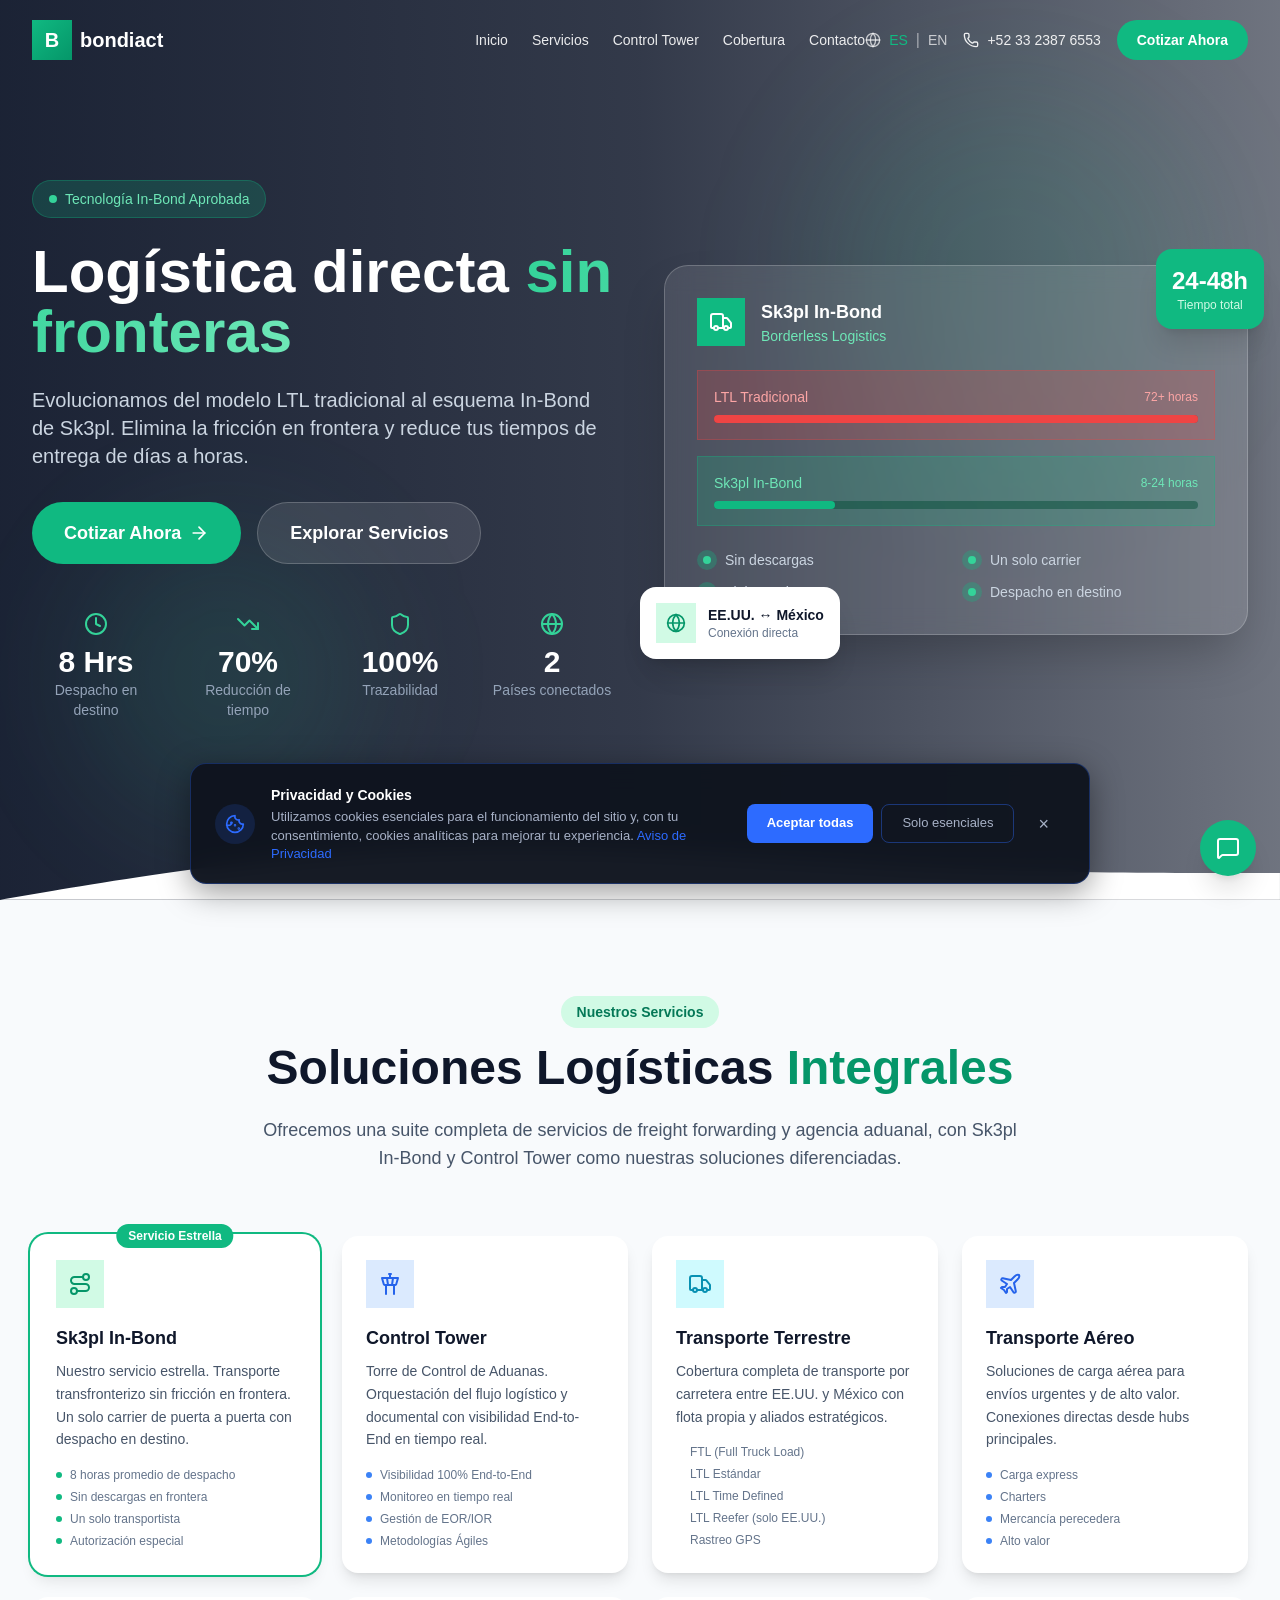
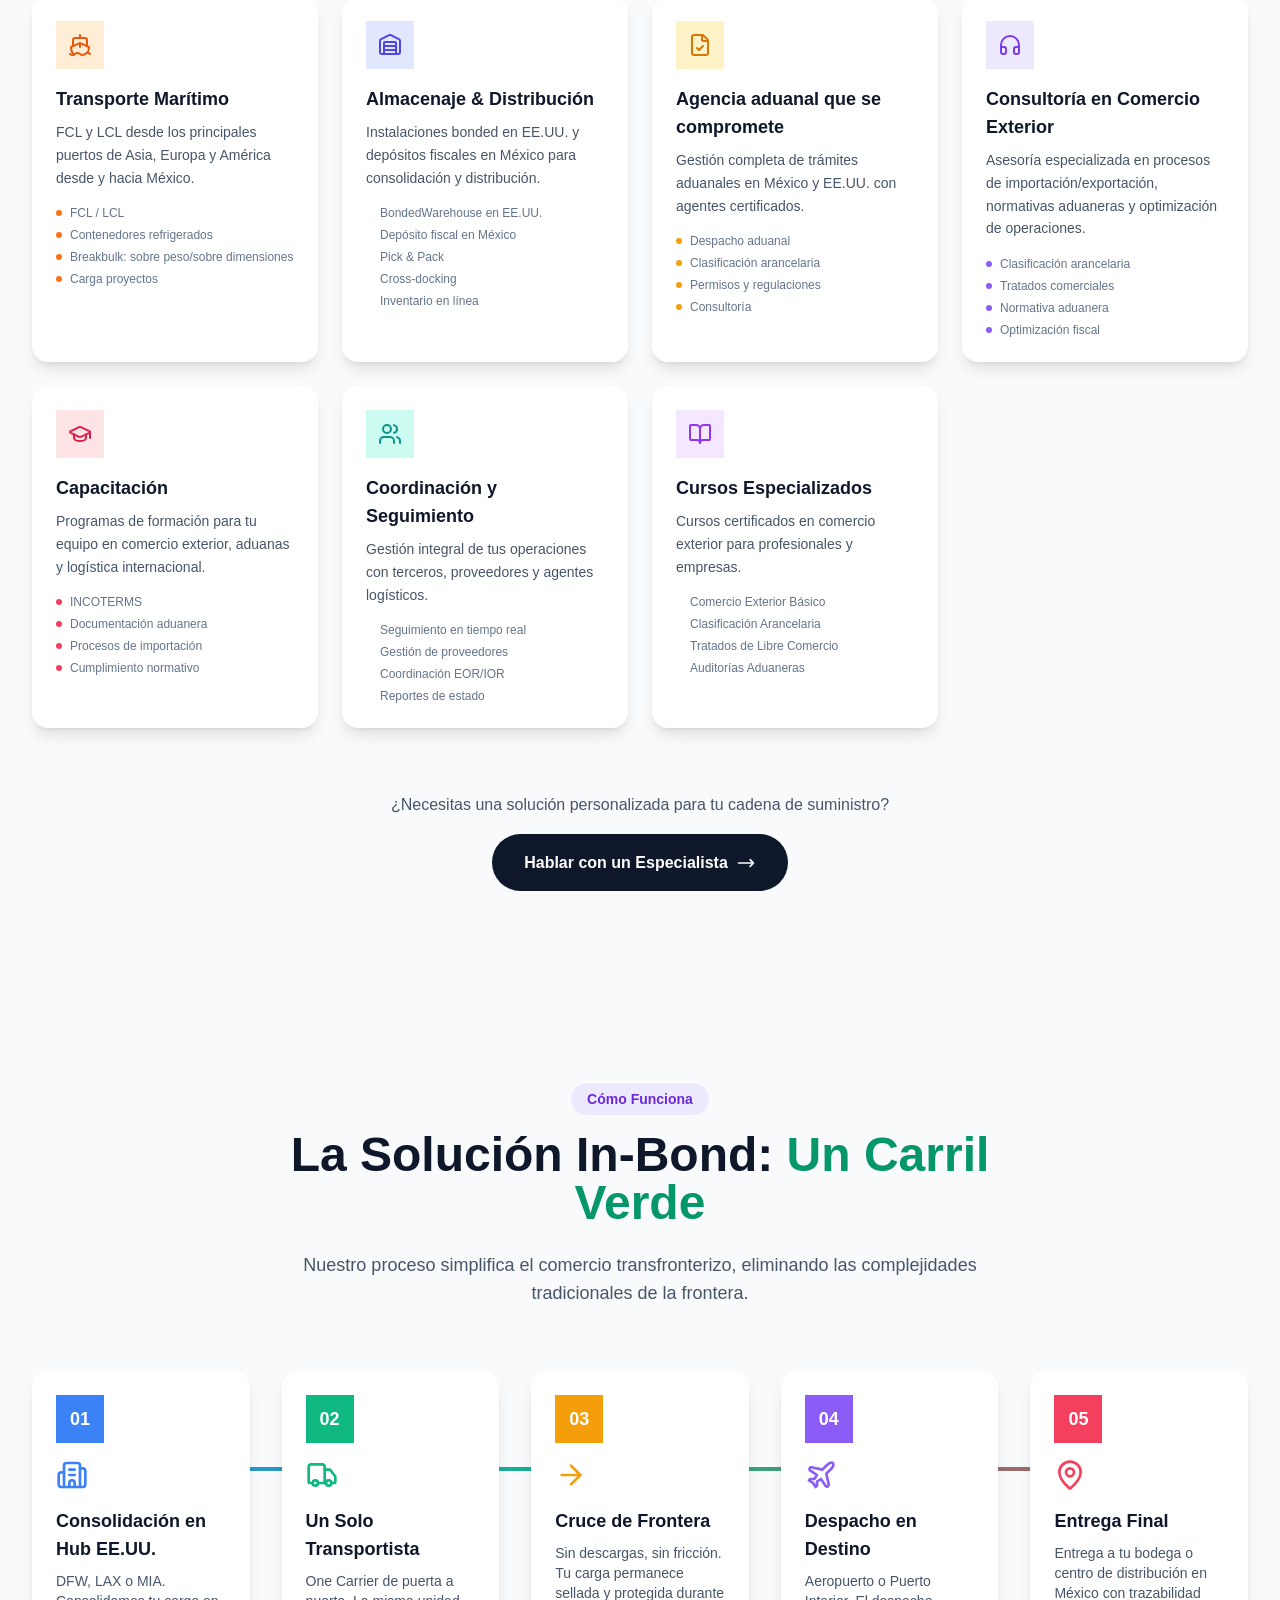
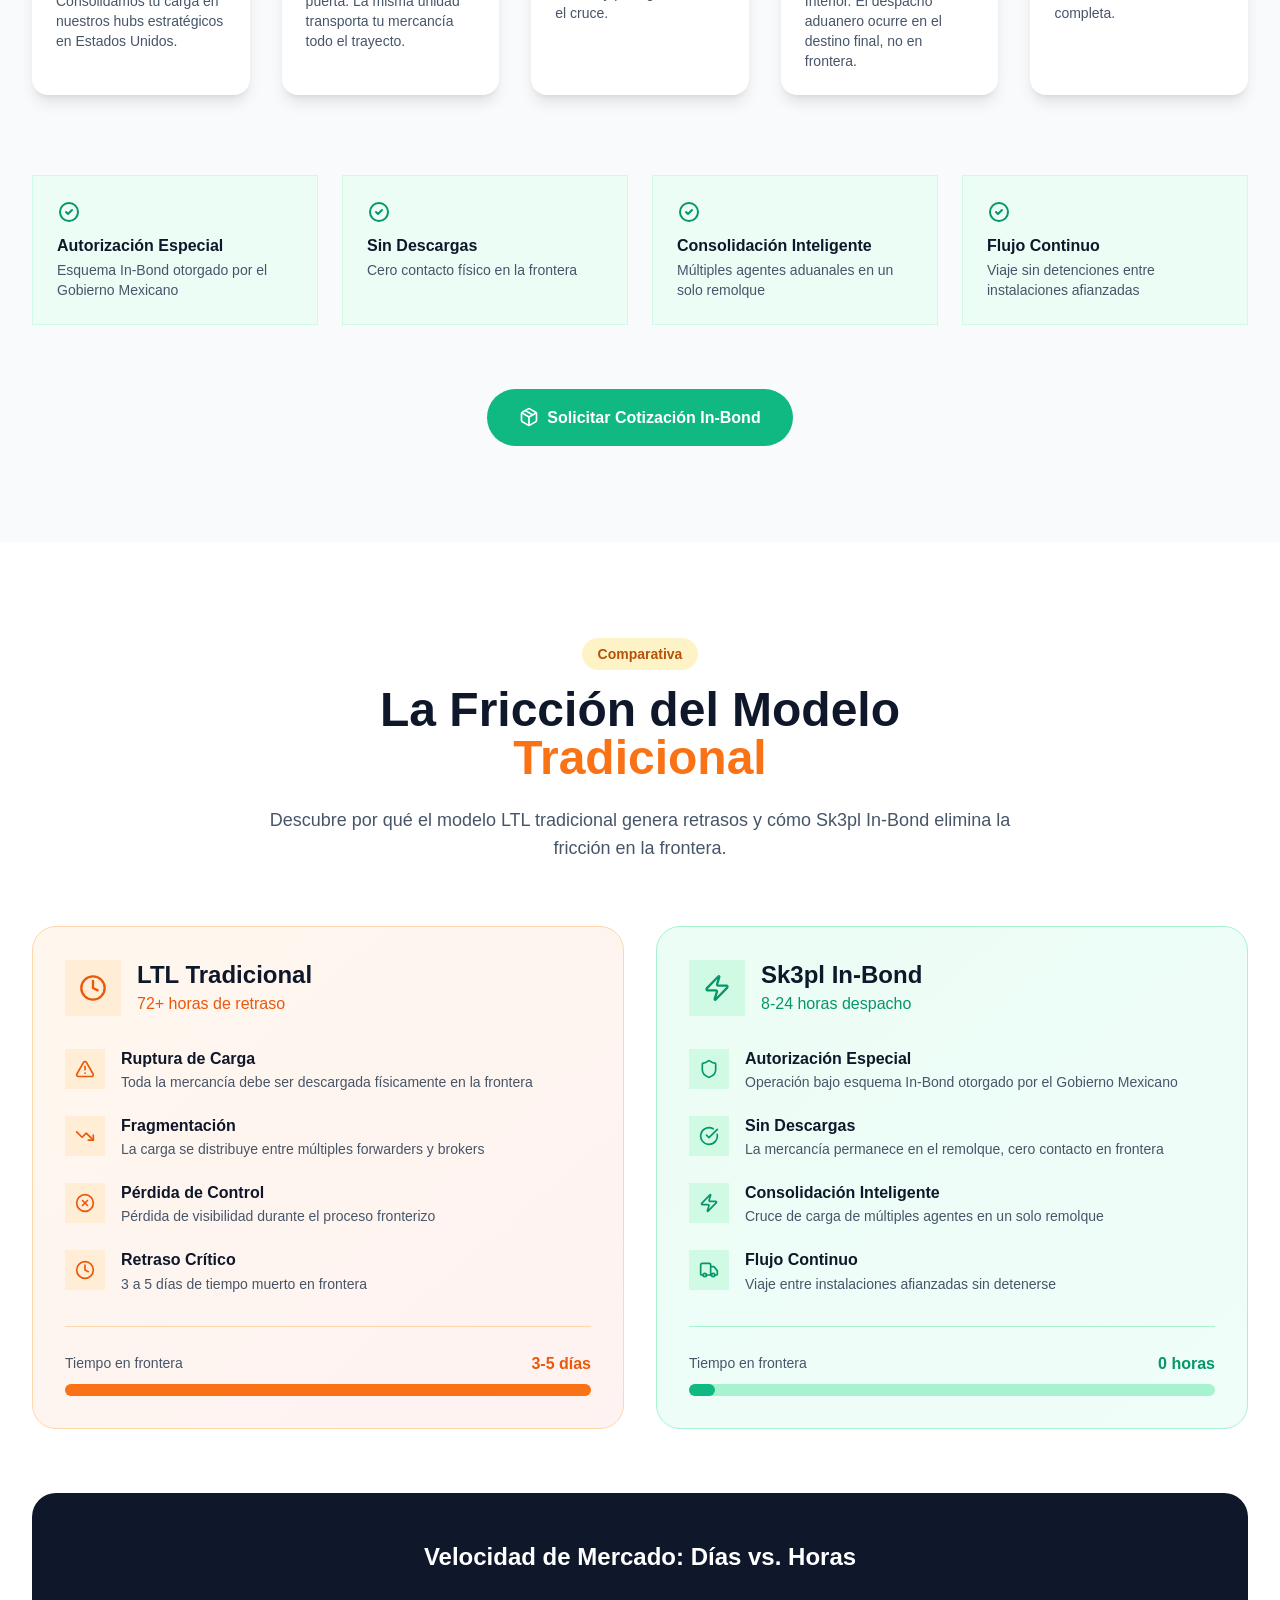
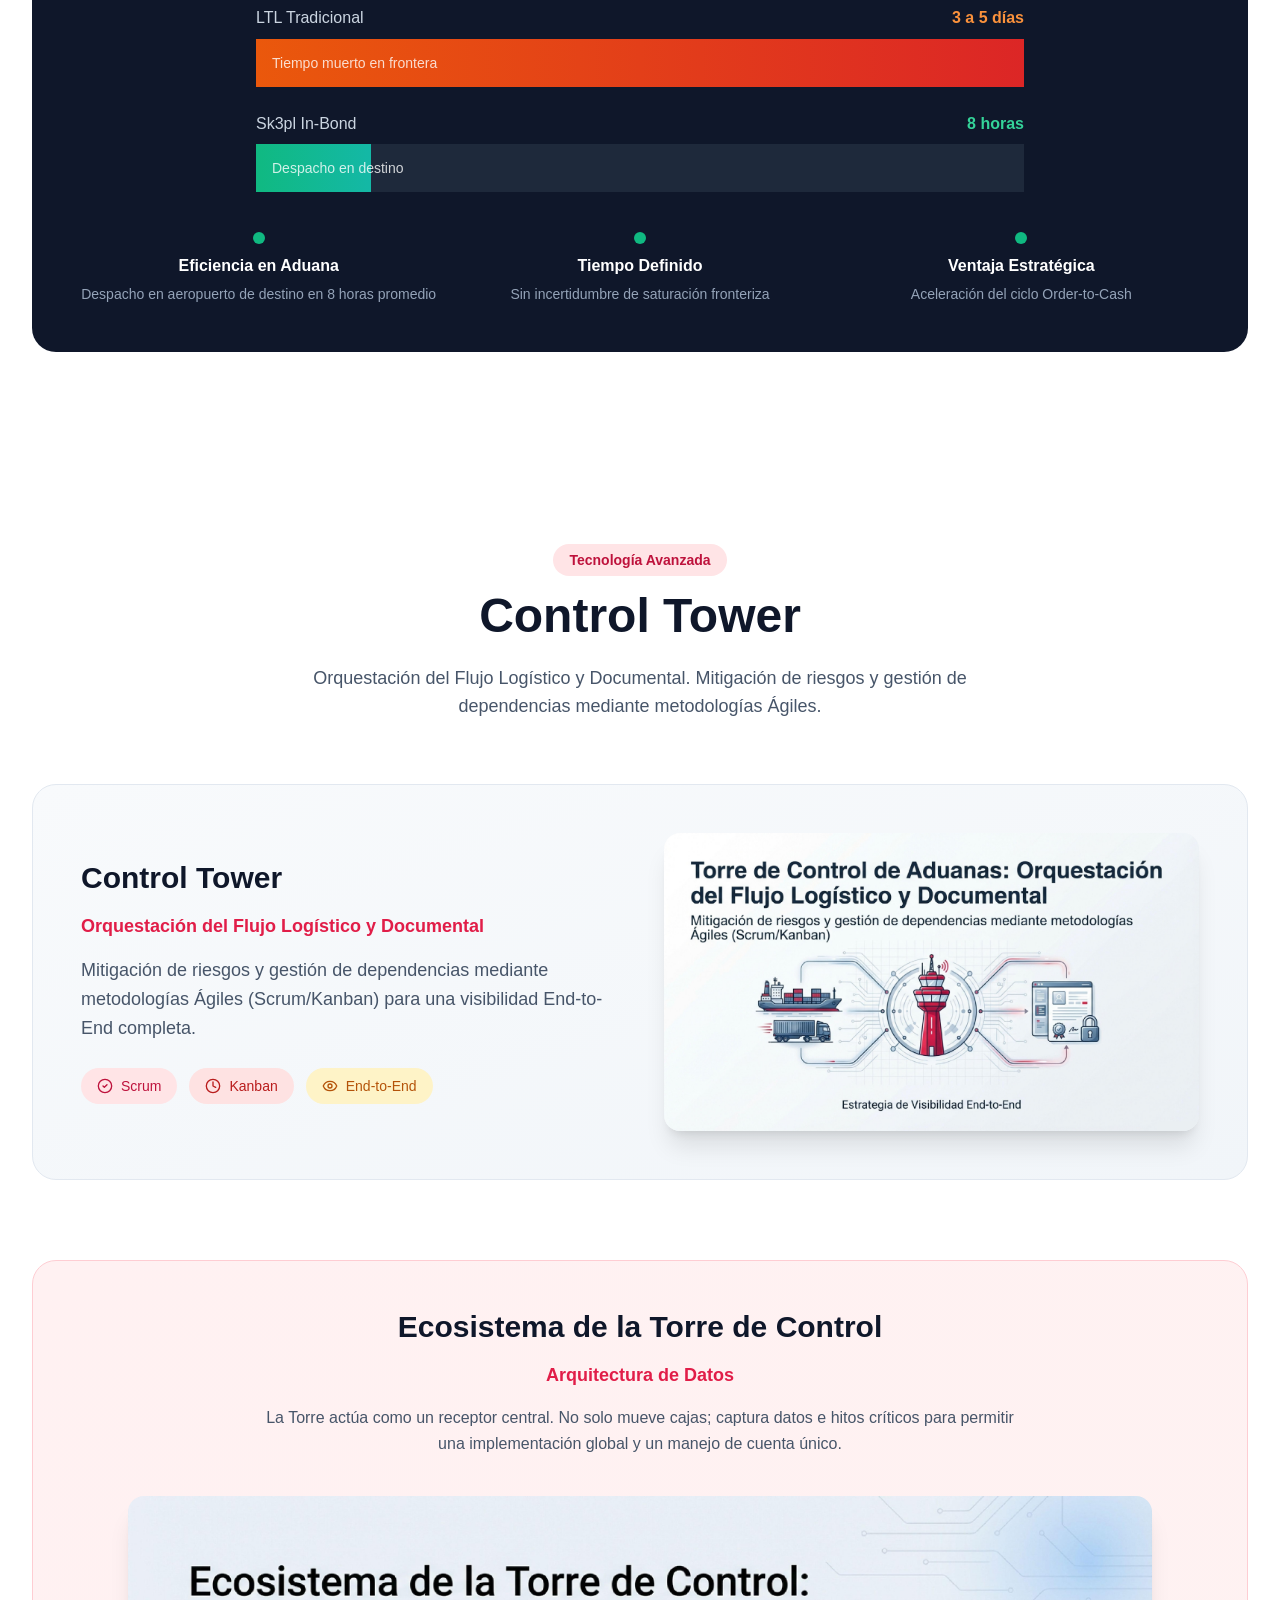
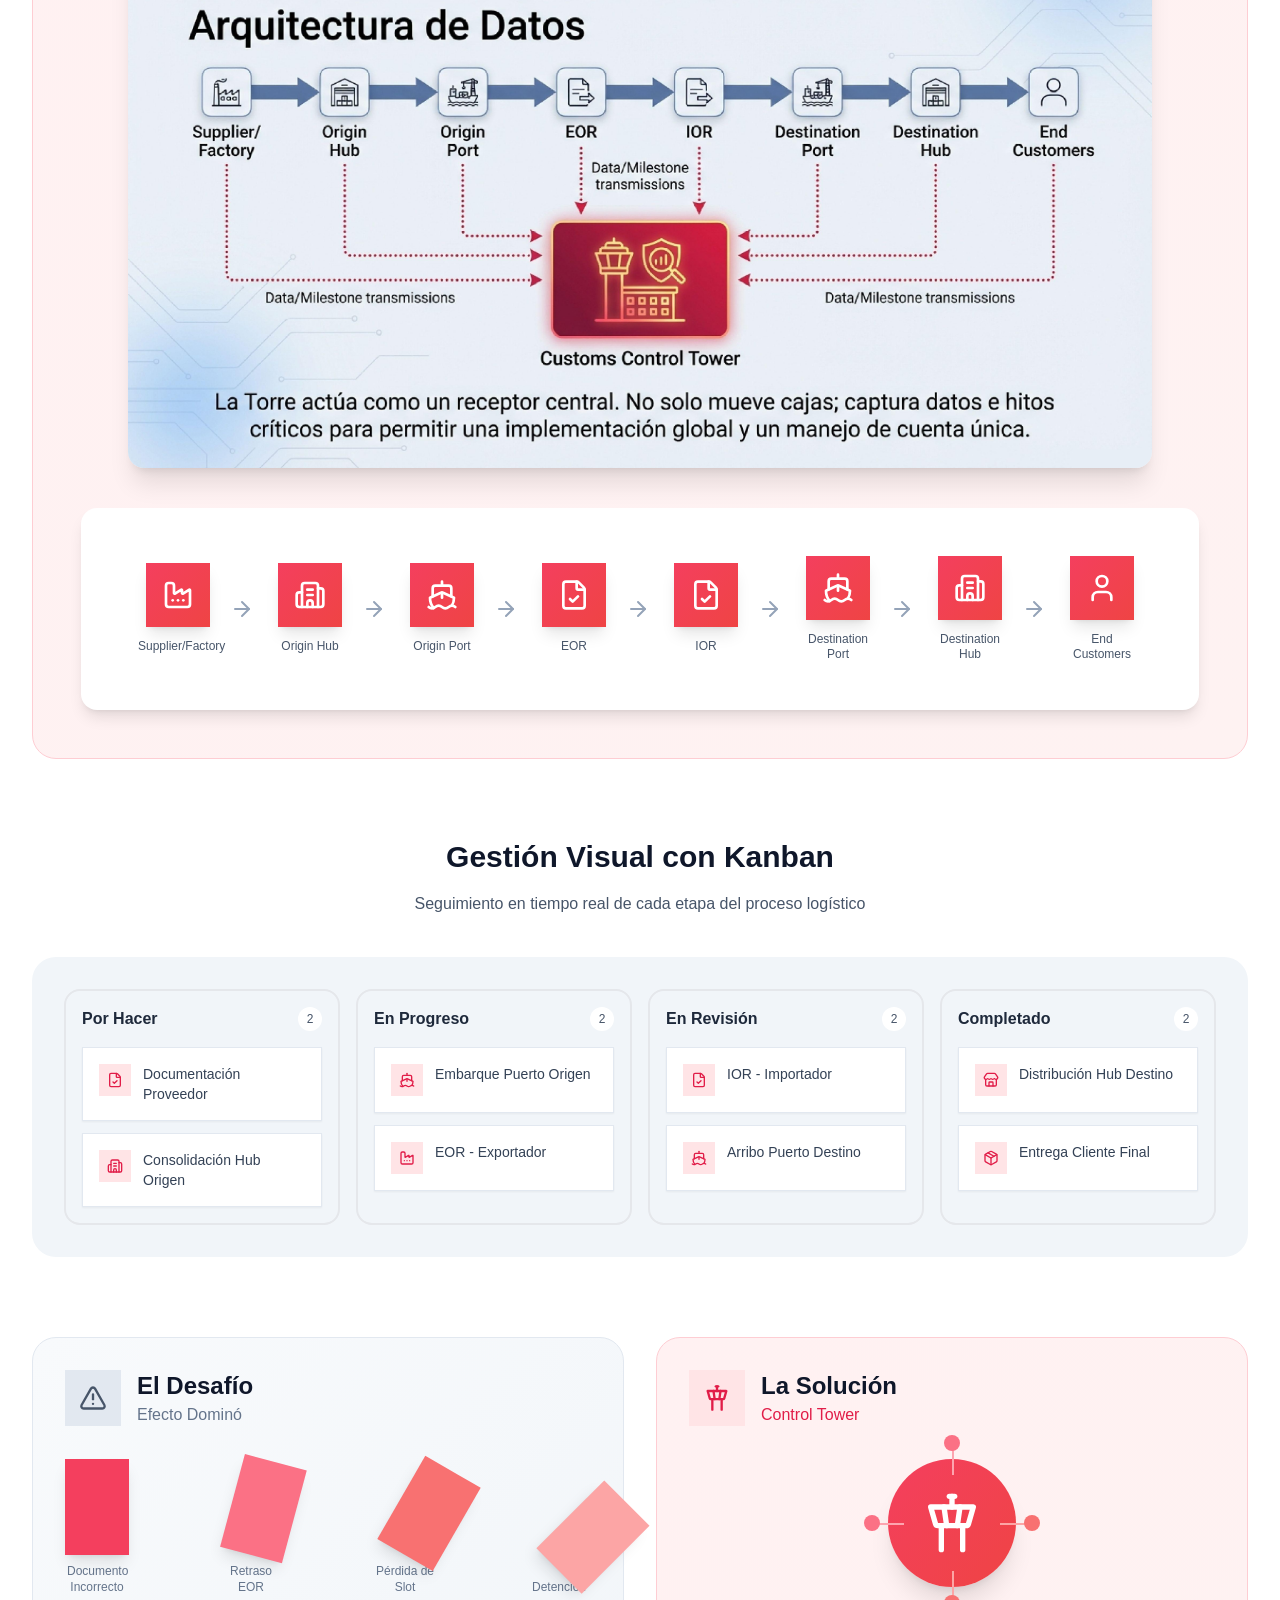
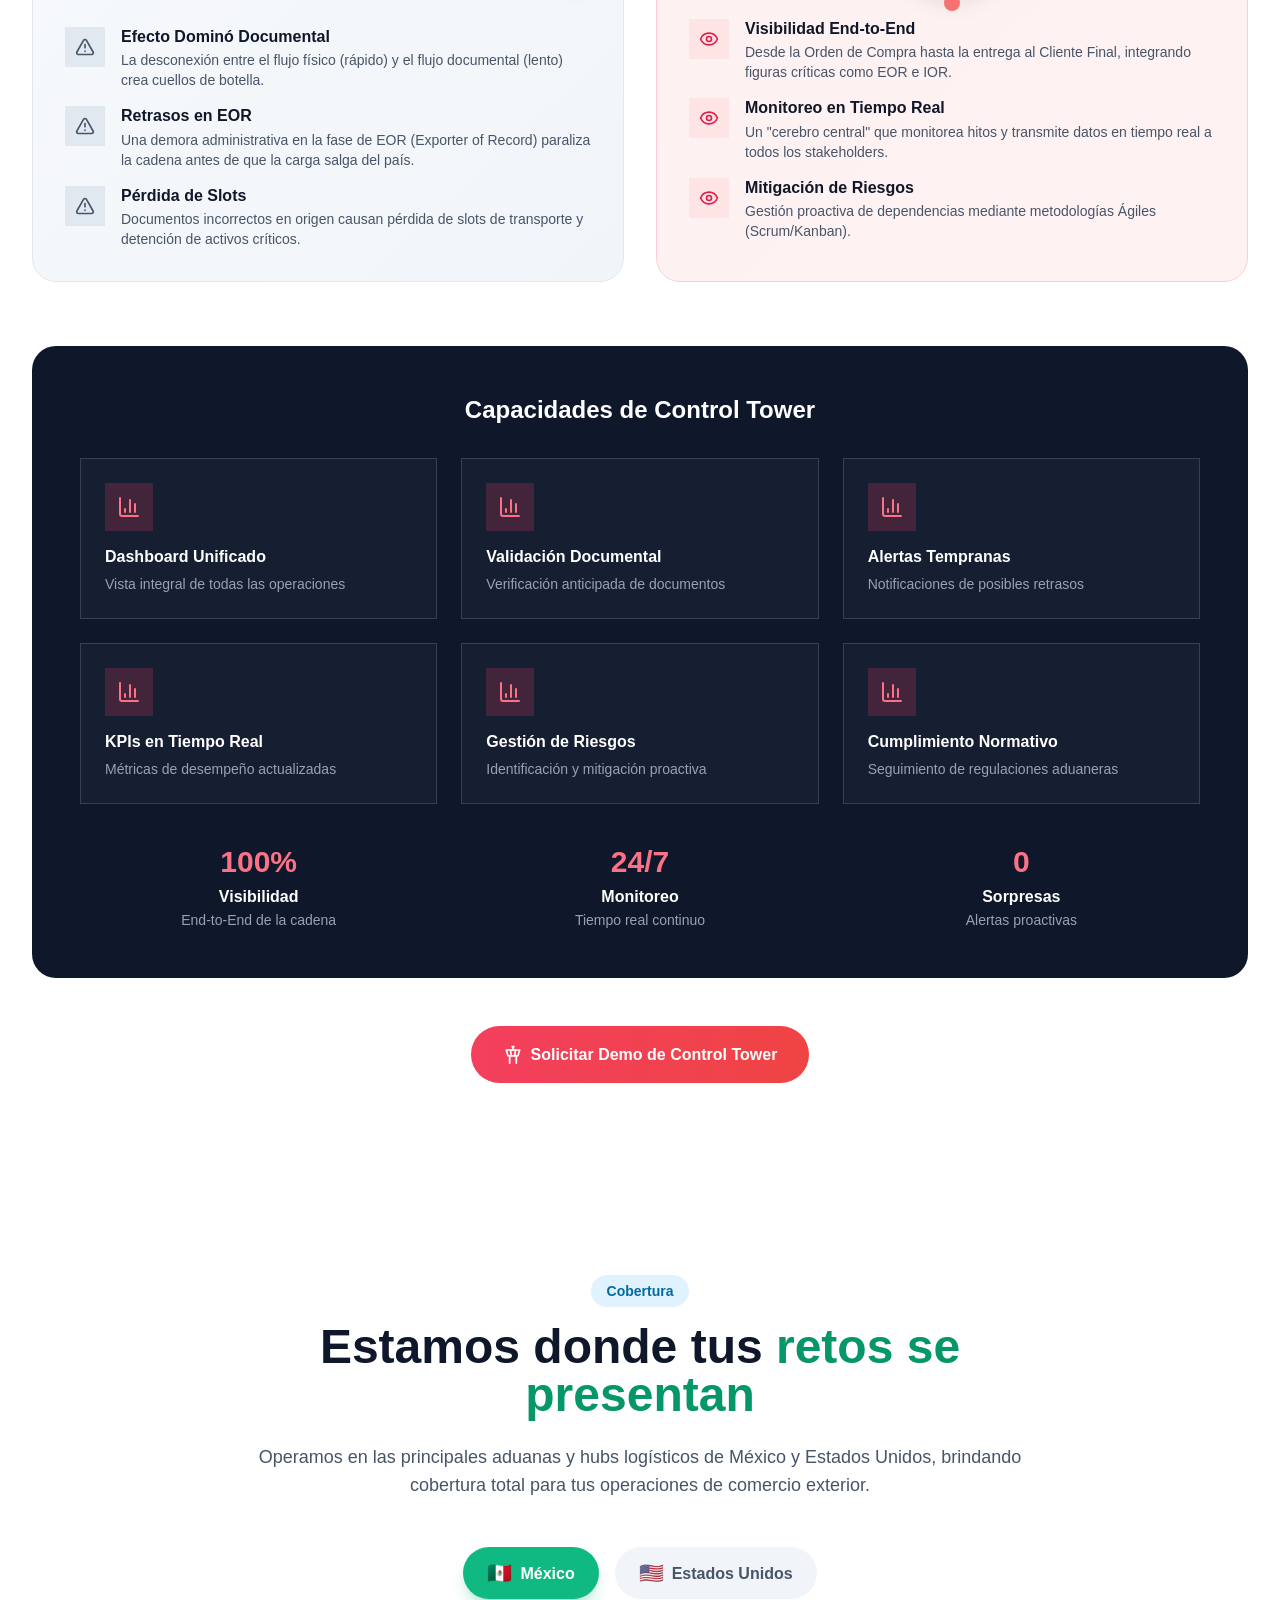
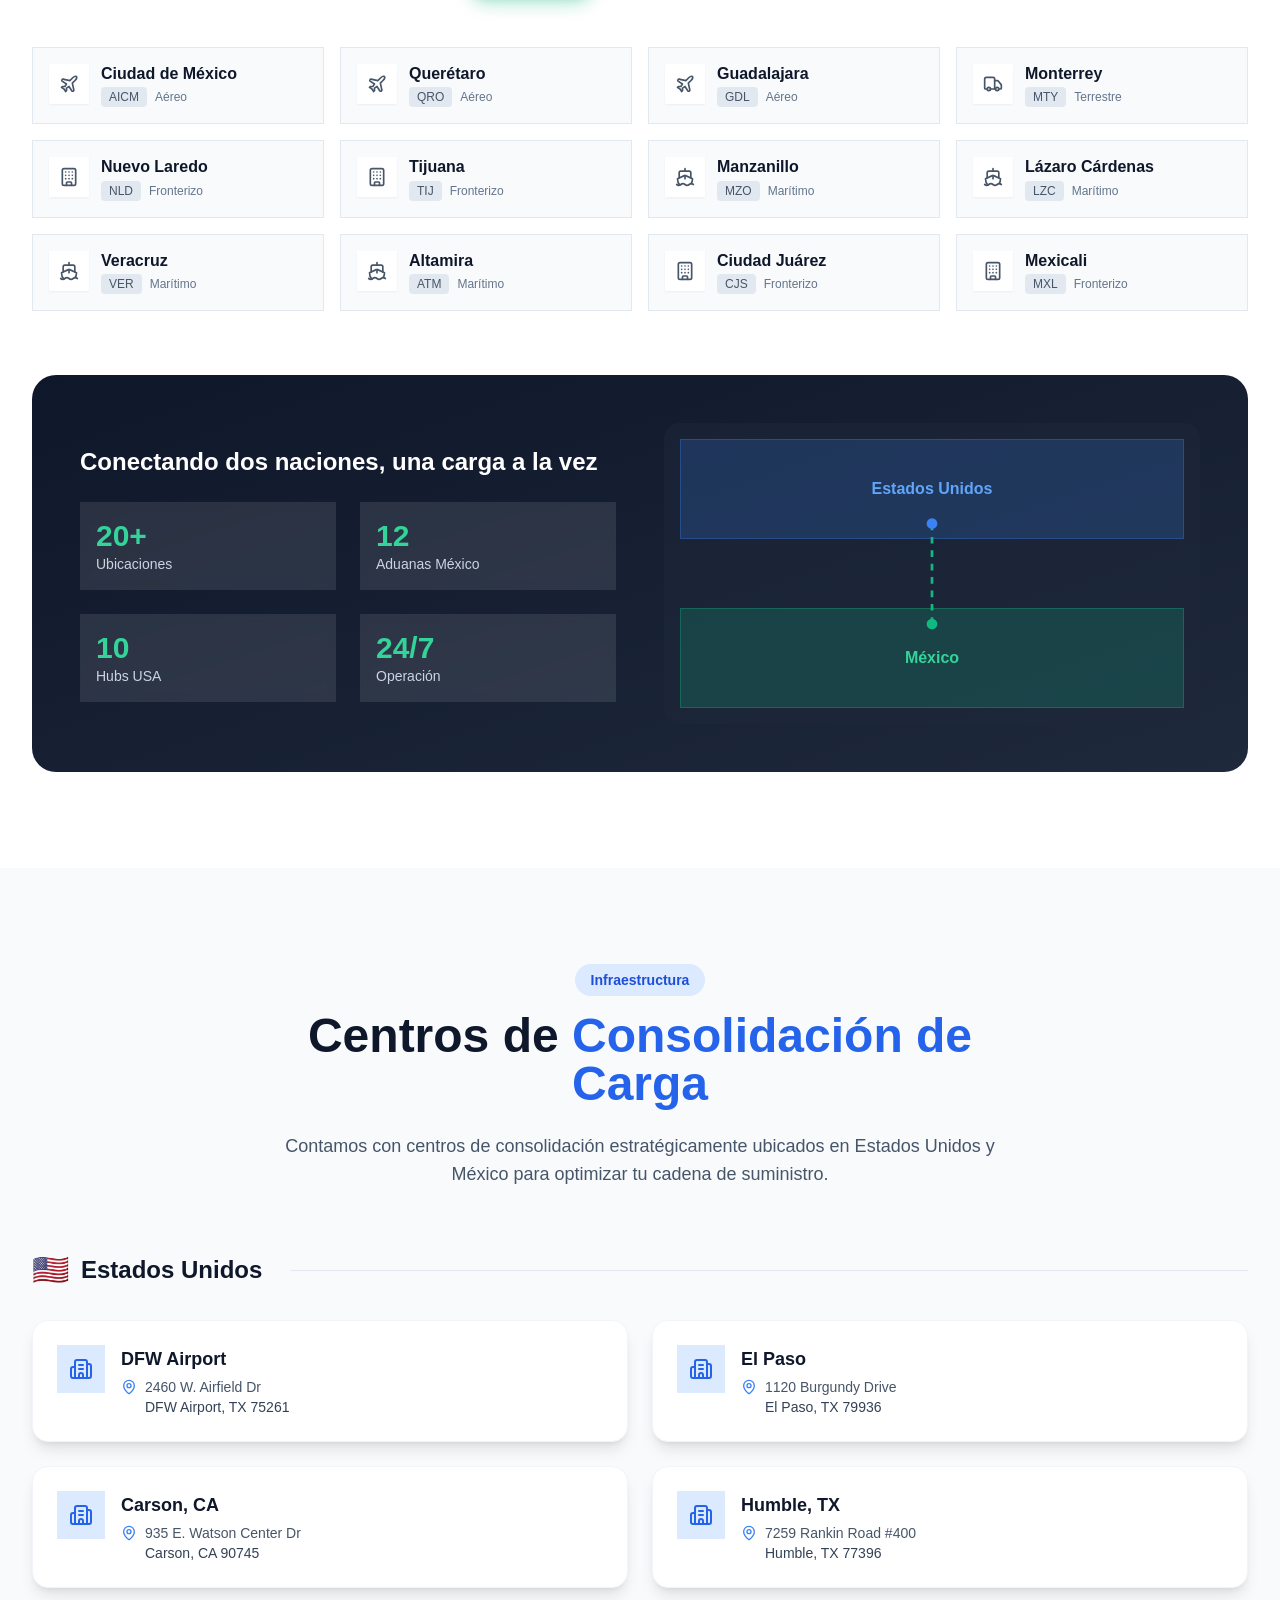
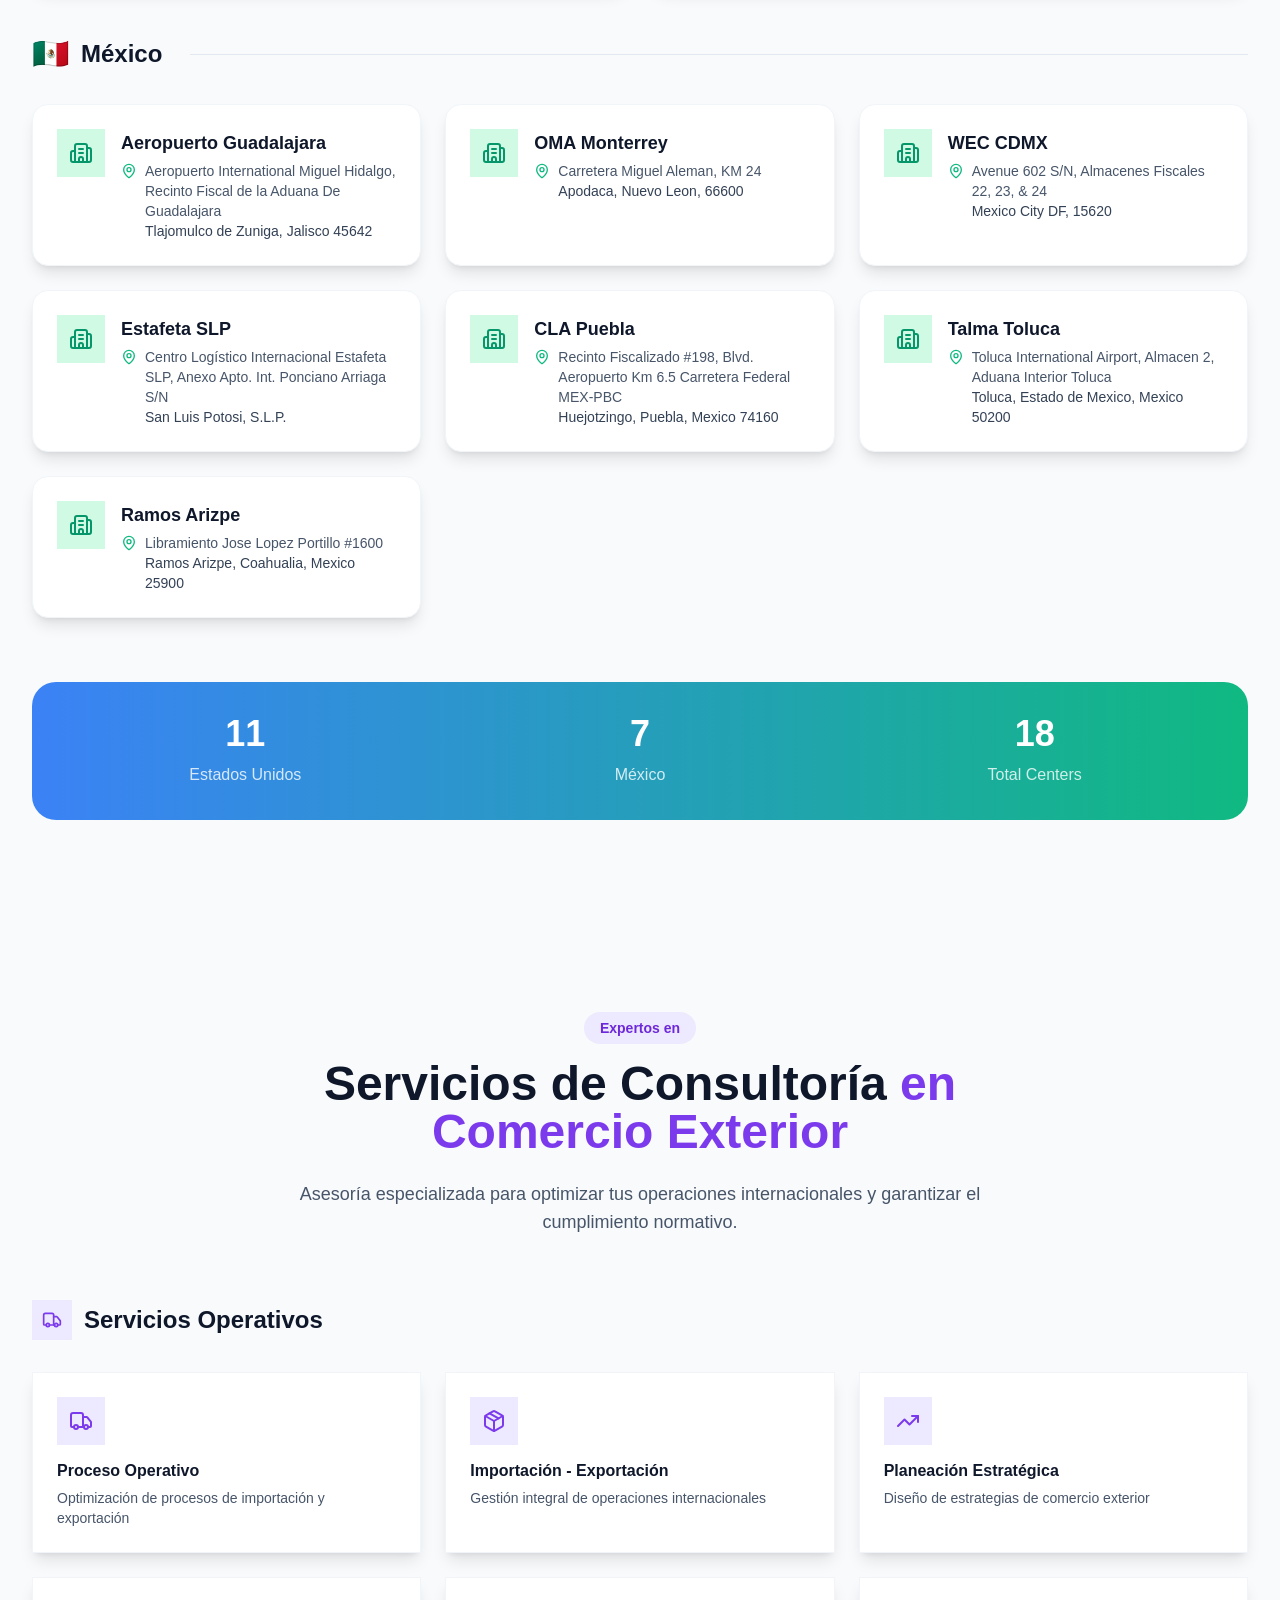
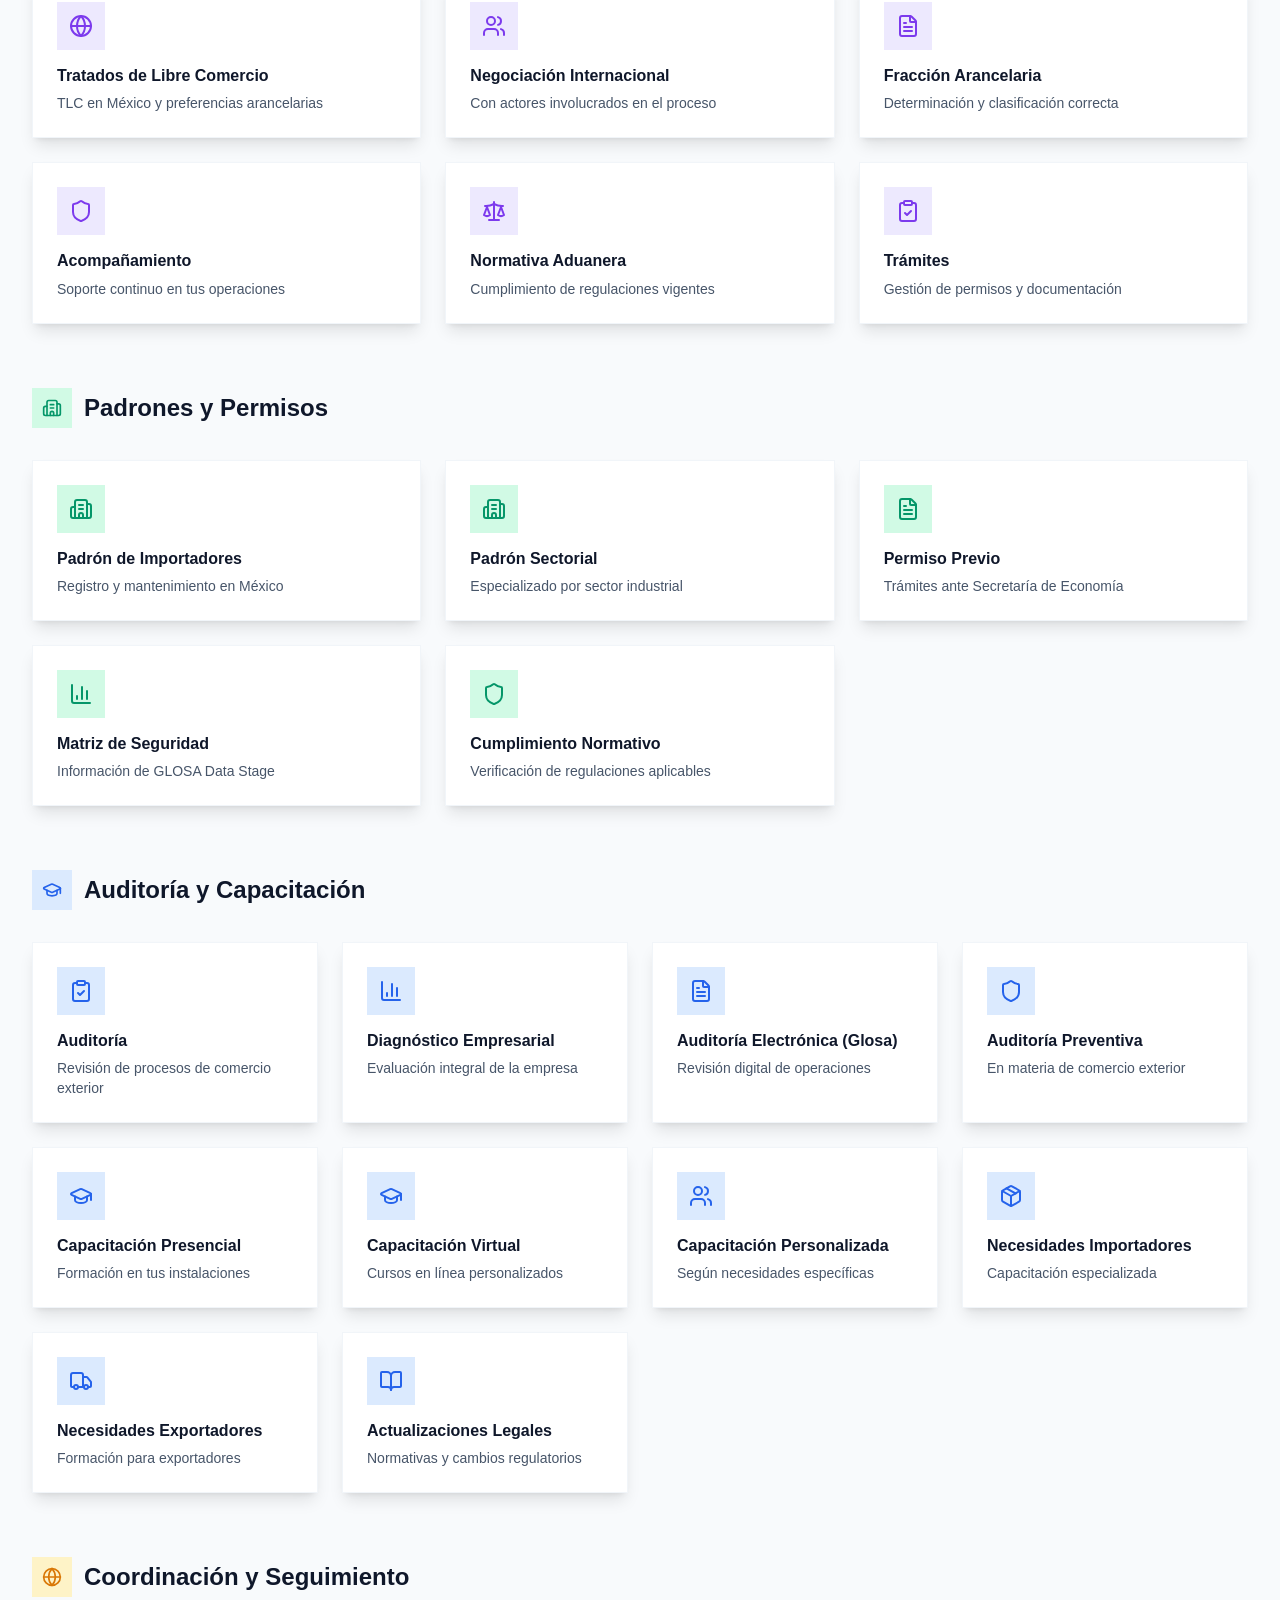
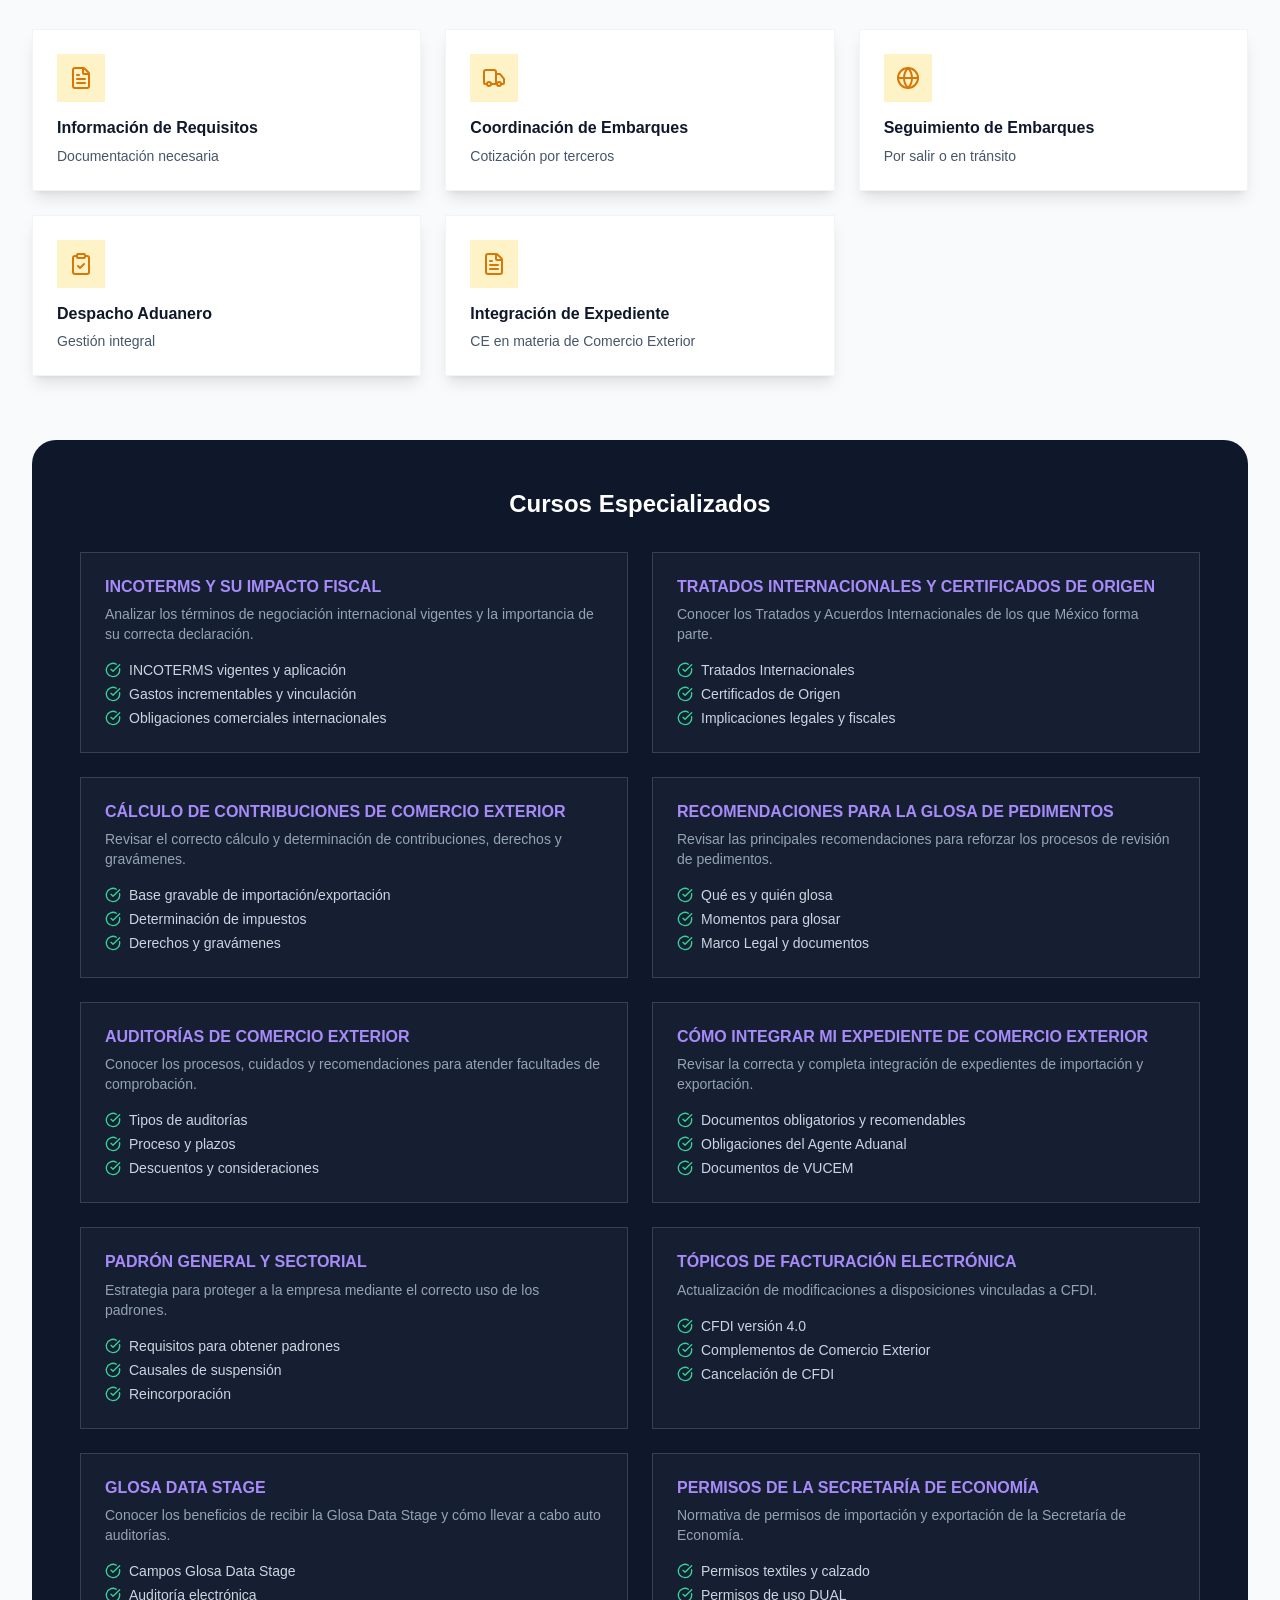
==== commit 20bcbcef: "bondiact/index.html" ====
--- a/index.html
+++ b/index.html
@@ -8,7 +8,61 @@
     <meta name="keywords" content="logística, freight forwarding, agencia aduanal, In-Bond, Sk3pl, México, EE.UU., transporte, aduanas" />
     <meta name="author" content="Bondiact" />
     <meta name="robots" content="index, follow" />
-    
+
+    <!-- ═══════════════════════════════════════════════════════ -->
+    <!-- SEO · Canonical, Open Graph, Twitter Card, JSON-LD     -->
+    <!-- ═══════════════════════════════════════════════════════ -->
+
+    <!-- Canonical URL — le dice a Google cuál es la URL oficial -->
+    <link rel="canonical" href="https://bondiact.io/" />
+
+    <!-- Open Graph — LinkedIn, Facebook, WhatsApp, iMessage -->
+    <meta property="og:type"         content="website" />
+    <meta property="og:url"          content="https://bondiact.io/" />
+    <meta property="og:site_name"    content="bondíaCT" />
+    <meta property="og:locale"       content="es_MX" />
+    <meta property="og:title"        content="bondíaCT · Logística Transfronteriza Sin Fronteras" />
+    <meta property="og:description"  content="Freight forwarding, agencia aduanal y Sk3pl In-Bond en México. Cruzamos tu carga: de días a horas, de fricción a fluidez." />
+    <meta property="og:image"        content="https://bondiact.io/og-image.png" />
+    <meta property="og:image:width"  content="1200" />
+    <meta property="og:image:height" content="630" />
+    <meta property="og:image:alt"    content="bondíaCT — Logística Transfronteriza Sin Fronteras" />
+
+    <!-- Twitter / X Card -->
+    <meta name="twitter:card"        content="summary_large_image" />
+    <meta name="twitter:title"       content="bondíaCT · Logística Transfronteriza Sin Fronteras" />
+    <meta name="twitter:description" content="Freight forwarding, agencia aduanal y Sk3pl In-Bond en México. Cruzamos tu carga: de días a horas, de fricción a fluidez." />
+    <meta name="twitter:image"       content="https://bondiact.io/og-image.png" />
+
+    <!-- JSON-LD · Datos estructurados para Google (Organization) -->
+    <script type="application/ld+json">
+    {
+      "@context": "https://schema.org",
+      "@type": "Organization",
+      "name": "bondíaCT",
+      "alternateName": "Bondiact",
+      "url": "https://bondiact.io",
+      "logo": "https://bondiact.io/vite.svg",
+      "description": "Freight forwarding, agencia aduanal y Sk3pl In-Bond en México y EE.UU. Especialistas en depósito fiscal, padrón de importadores y Comercio Exterior.",
+      "address": {
+        "@type": "PostalAddress",
+        "addressLocality": "Guadalajara",
+        "addressRegion": "Jalisco",
+        "addressCountry": "MX"
+      },
+      "areaServed": ["MX", "US"],
+      "knowsAbout": [
+        "Freight Forwarding",
+        "Agencia Aduanal",
+        "Depósito Fiscal",
+        "Padrón de Importadores",
+        "In-Bond Sk3pl",
+        "Comercio Exterior",
+        "Cadena de Suministro"
+      ]
+    }
+    </script>
+
     <!-- Security Headers - Protección contra ciberataques -->
     <!-- CSP: Previene XSS, clickjacking y ejecución de scripts maliciosos -->
     <meta http-equiv="Content-Security-Policy" content="
@@ -72,5 +126,75 @@
   </head>
   <body>
     <div id="root"></div>
+
+    <!-- ═══════════════════════════════════════════════════════ -->
+    <!-- Cookie Banner · Vanilla JS (no requiere rebuild React) -->
+    <!-- Cumple LFPDPPP (México) y GDPR (UE)                   -->
+    <!-- ═══════════════════════════════════════════════════════ -->
+    <script>
+    (function() {
+      'use strict';
+      var STORAGE_KEY = 'bondiact_cookie_consent';
+
+      // Si ya aceptó/rechazó, no mostrar
+      if (localStorage.getItem(STORAGE_KEY)) return;
+
+      // Esperar 1s después de carga para no bloquear render
+      setTimeout(function() {
+        // Crear contenedor
+        var banner = document.createElement('div');
+        banner.id = 'cookie-banner';
+        banner.style.cssText = 'position:fixed;bottom:0;left:0;right:0;z-index:9999;padding:16px 24px;font-family:-apple-system,BlinkMacSystemFont,"Segoe UI",Roboto,sans-serif;';
+
+        banner.innerHTML = '' +
+          '<div style="max-width:900px;margin:0 auto;background:rgba(15,20,30,0.97);border:1px solid rgba(45,107,255,0.3);border-radius:16px;padding:20px 24px;box-shadow:0 8px 32px rgba(0,0,0,0.4);backdrop-filter:blur(12px);">' +
+            '<div style="display:flex;flex-wrap:wrap;align-items:center;gap:16px;">' +
+              // Icono cookie
+              '<div style="width:40px;height:40px;border-radius:50%;background:rgba(45,107,255,0.15);display:flex;align-items:center;justify-content:center;flex-shrink:0;">' +
+                '<svg width="20" height="20" viewBox="0 0 24 24" fill="none" stroke="#2D6BFF" stroke-width="2" stroke-linecap="round" stroke-linejoin="round"><path d="M12 2a10 10 0 1 0 10 10 4 4 0 0 1-5-5 4 4 0 0 1-5-5"/><path d="M2 13.4c.5.1 1 .1 1.5.2a4 4 0 0 0 4.8-3.2"/><circle cx="7.5" cy="10.5" r=".5"/><circle cx="12" cy="13.5" r=".5"/><circle cx="16.5" cy="17.5" r=".5"/></svg>' +
+              '</div>' +
+              // Texto
+              '<div style="flex:1;min-width:200px;">' +
+                '<p style="margin:0 0 2px;font-weight:600;font-size:14px;color:#fff;">Privacidad y Cookies</p>' +
+                '<p style="margin:0;font-size:13px;color:#A7B1C6;line-height:1.4;">Utilizamos cookies esenciales para el funcionamiento del sitio y, con tu consentimiento, cookies anal\u00edticas para mejorar tu experiencia. ' +
+                  '<a href="#contacto" style="color:#2D6BFF;text-decoration:none;">Aviso de Privacidad</a></p>' +
+              '</div>' +
+              // Botones
+              '<div style="display:flex;gap:8px;flex-wrap:wrap;">' +
+                '<button id="cb-accept" style="padding:8px 20px;border-radius:8px;border:none;background:#2D6BFF;color:#fff;font-size:13px;font-weight:600;cursor:pointer;transition:background 0.2s;">Aceptar todas</button>' +
+                '<button id="cb-essential" style="padding:8px 20px;border-radius:8px;border:1px solid rgba(45,107,255,0.4);background:transparent;color:#A7B1C6;font-size:13px;font-weight:500;cursor:pointer;transition:background 0.2s;">Solo esenciales</button>' +
+                '<button id="cb-reject" style="padding:8px 16px;border-radius:8px;border:none;background:transparent;color:#A7B1C6;font-size:18px;cursor:pointer;line-height:1;" title="Rechazar">&times;</button>' +
+              '</div>' +
+            '</div>' +
+          '</div>';
+
+        document.body.appendChild(banner);
+
+        // Event listeners
+        function closeBanner(choice) {
+          localStorage.setItem(STORAGE_KEY, choice);
+          banner.style.transition = 'opacity 0.3s, transform 0.3s';
+          banner.style.opacity = '0';
+          banner.style.transform = 'translateY(20px)';
+          setTimeout(function() { banner.remove(); }, 300);
+        }
+
+        document.getElementById('cb-accept').addEventListener('click', function() { closeBanner('all'); });
+        document.getElementById('cb-essential').addEventListener('click', function() { closeBanner('essential'); });
+        document.getElementById('cb-reject').addEventListener('click', function() { closeBanner('rejected'); });
+
+        // Animación de entrada
+        banner.style.opacity = '0';
+        banner.style.transform = 'translateY(20px)';
+        banner.style.transition = 'opacity 0.4s ease, transform 0.4s ease';
+        requestAnimationFrame(function() {
+          requestAnimationFrame(function() {
+            banner.style.opacity = '1';
+            banner.style.transform = 'translateY(0)';
+          });
+        });
+      }, 1500);
+    })();
+    </script>
   </body>
 </html>
